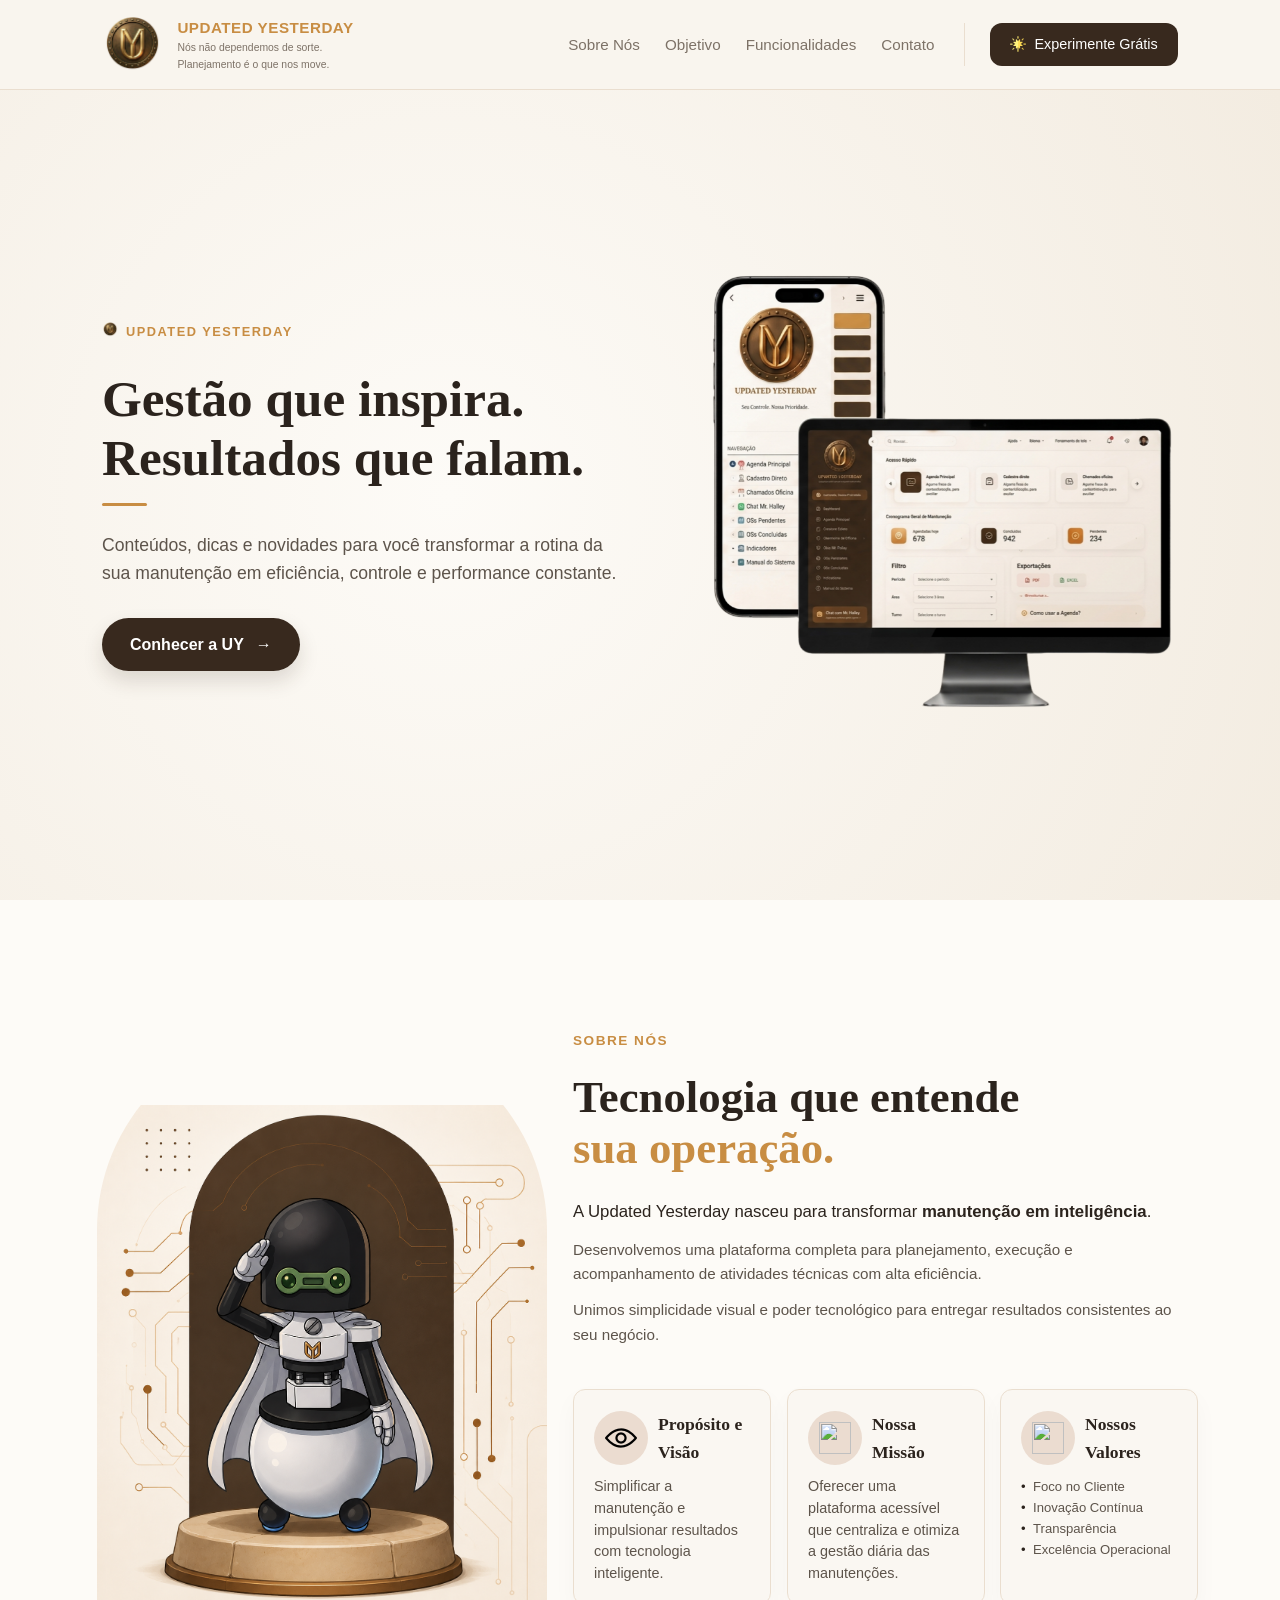
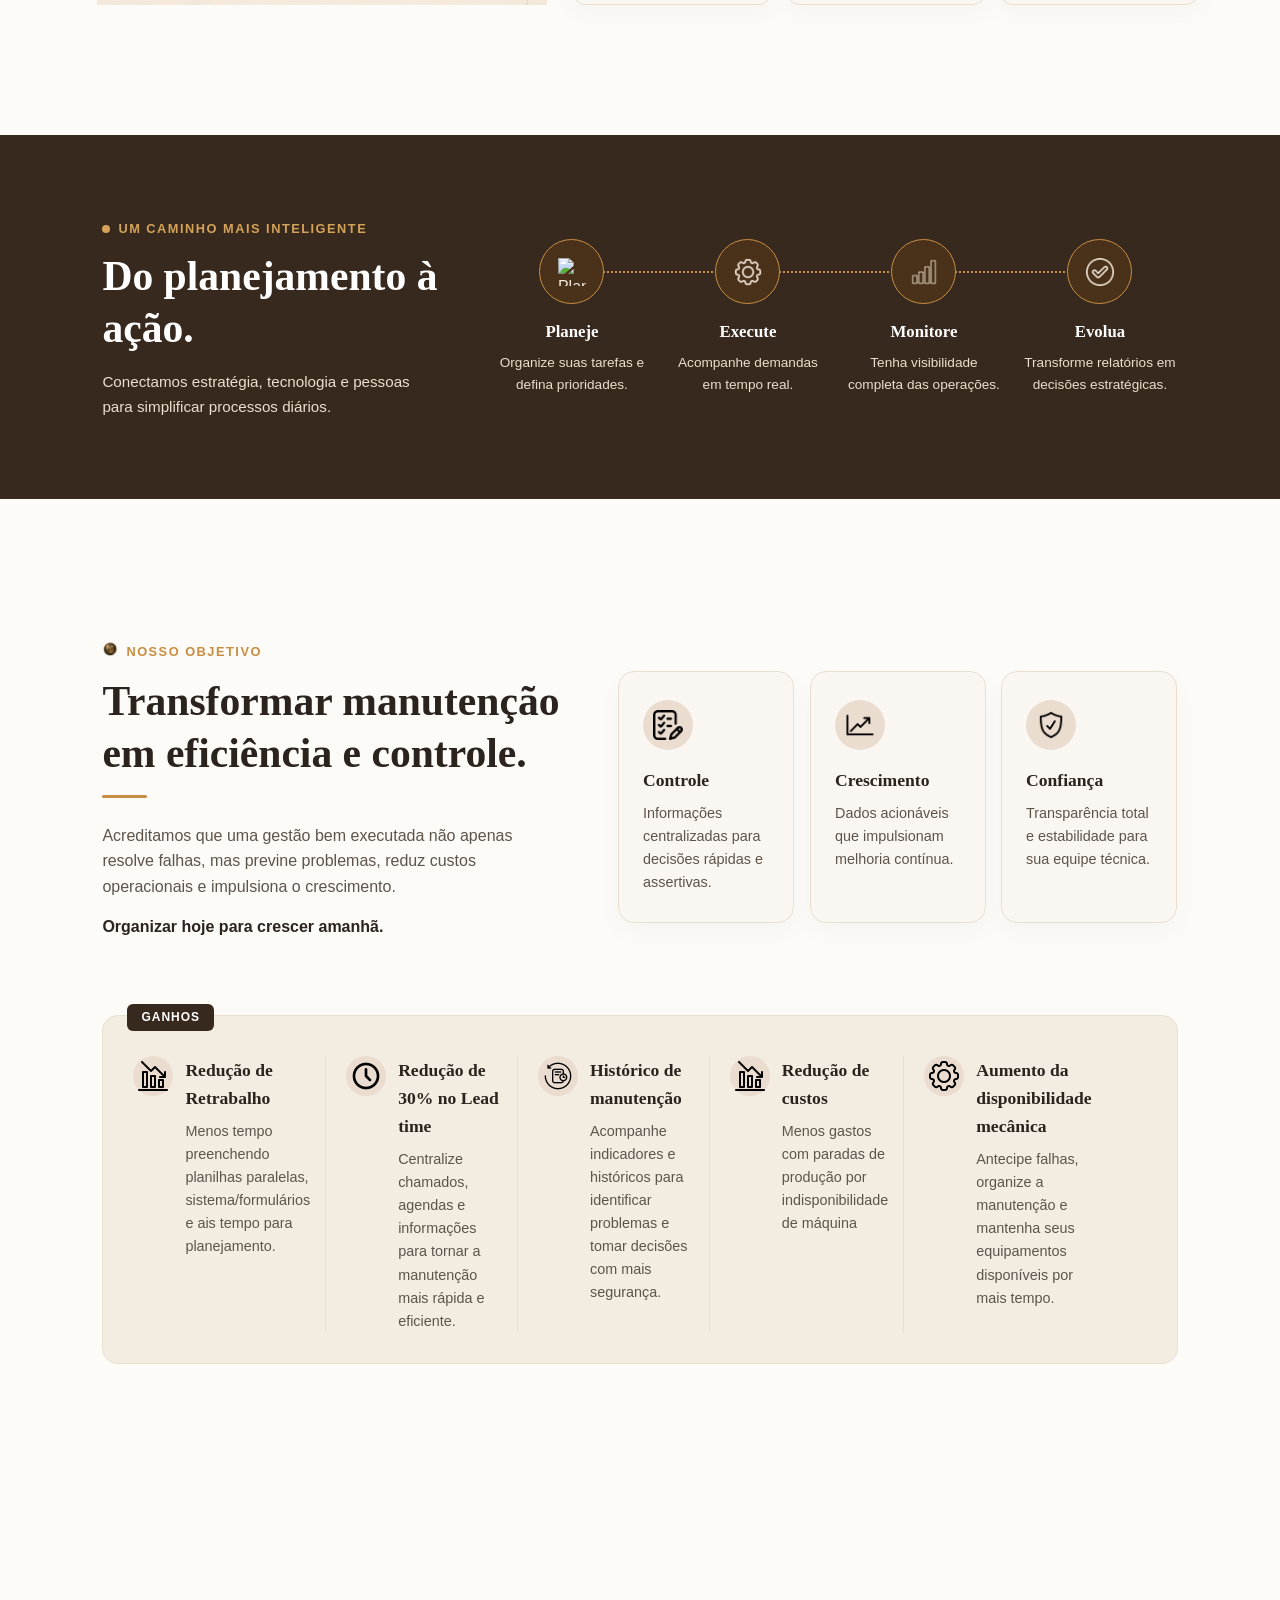
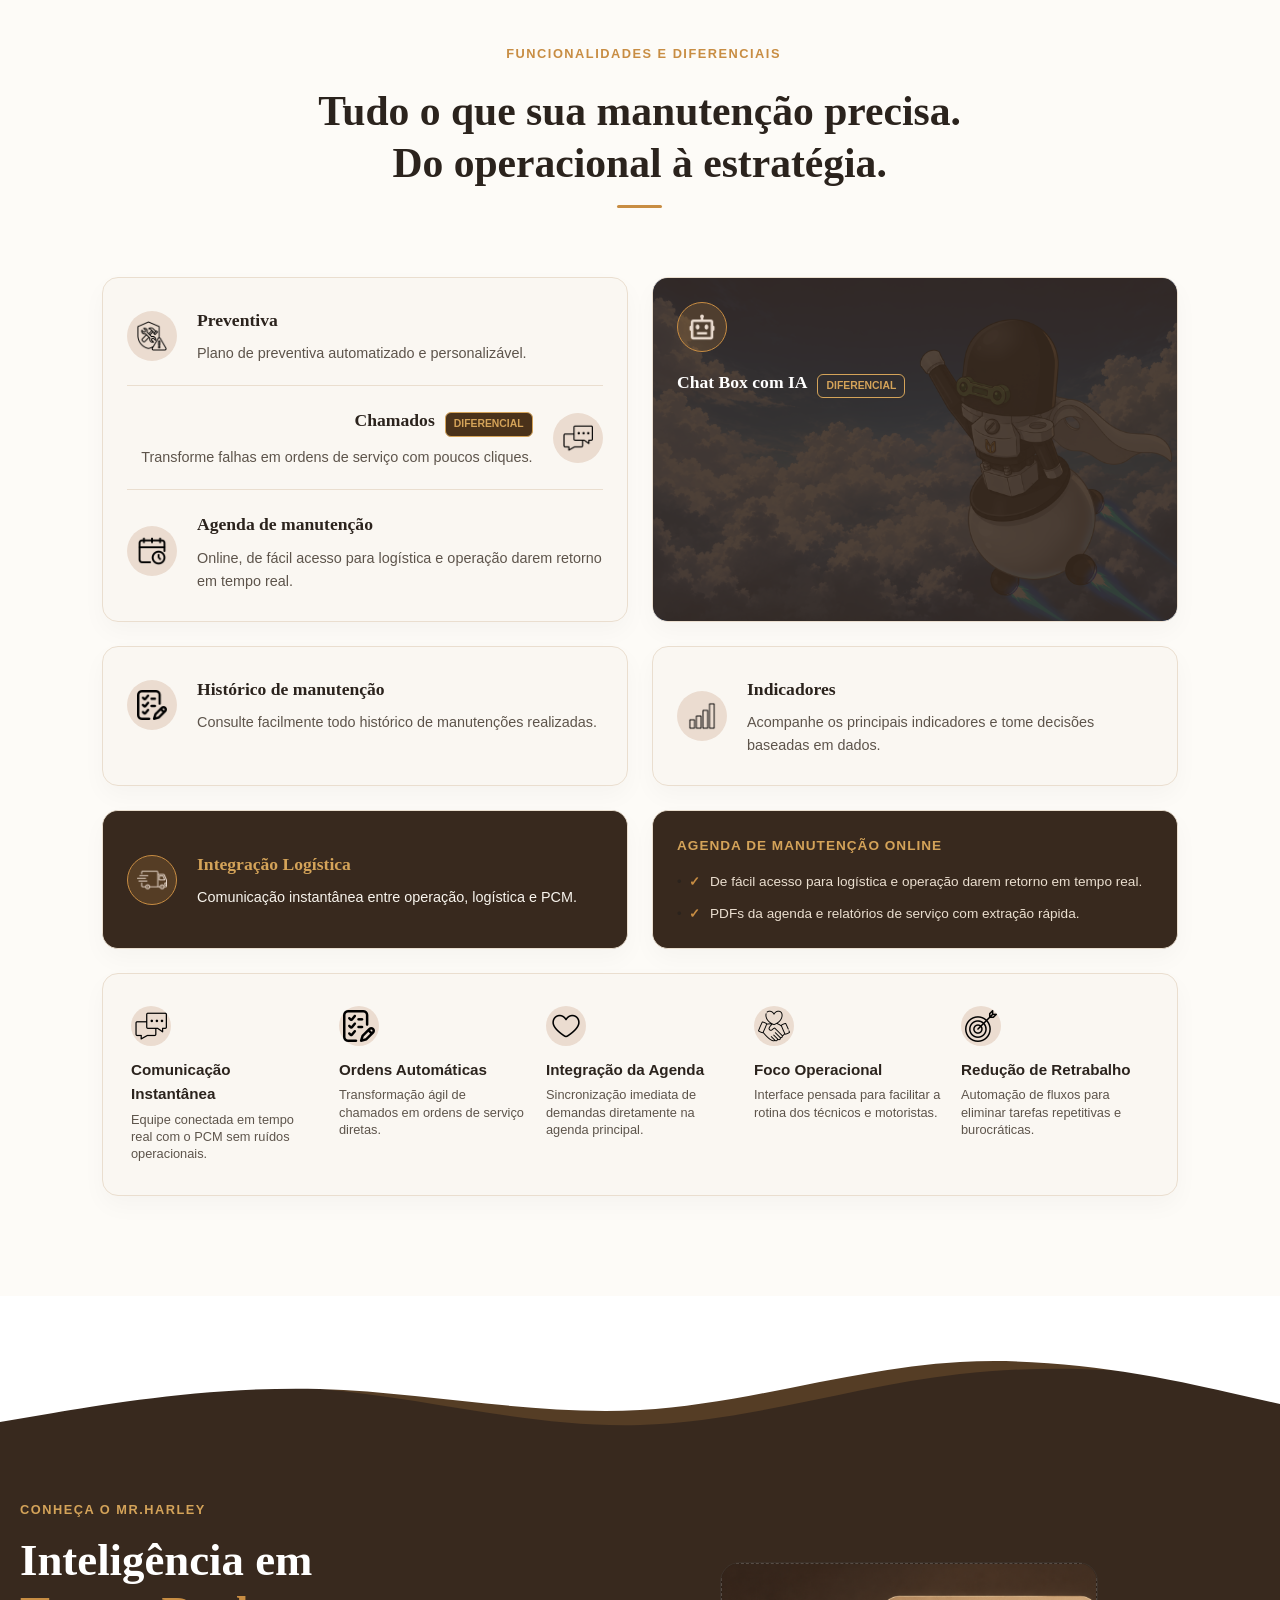
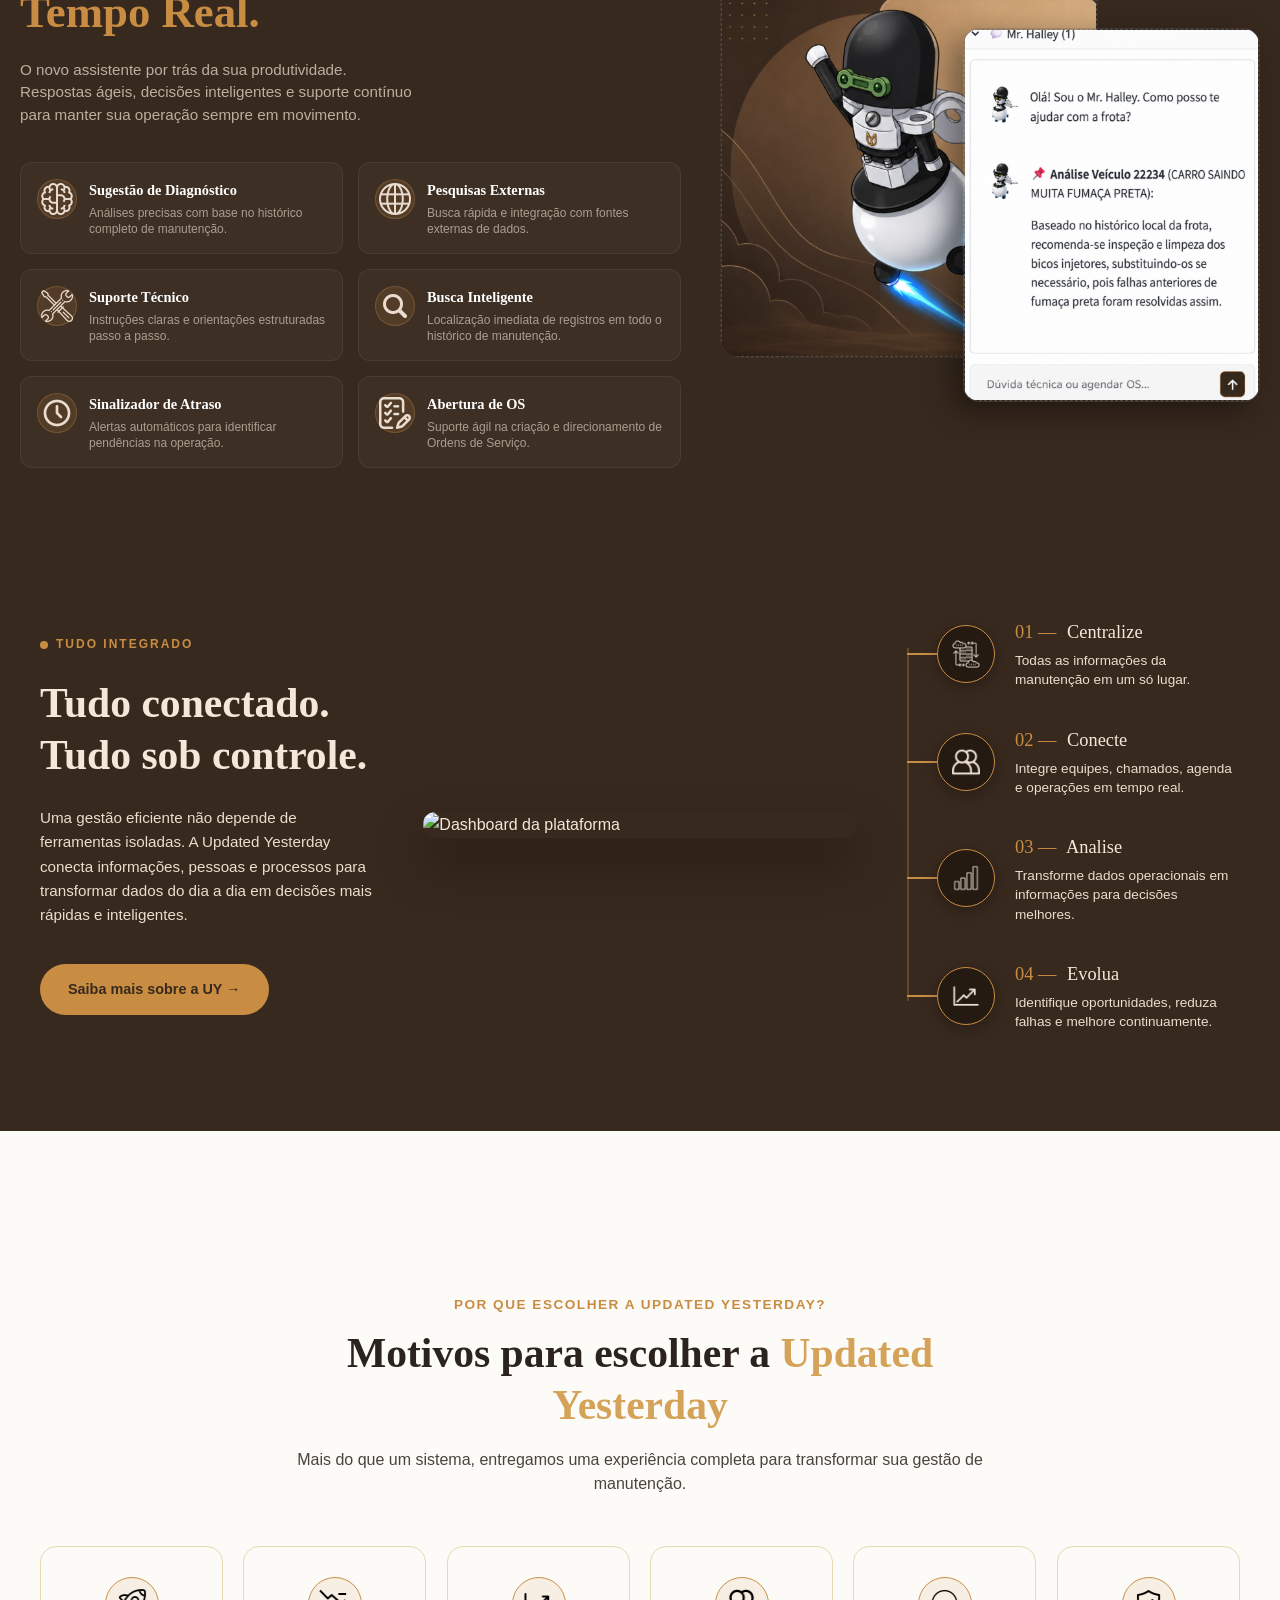
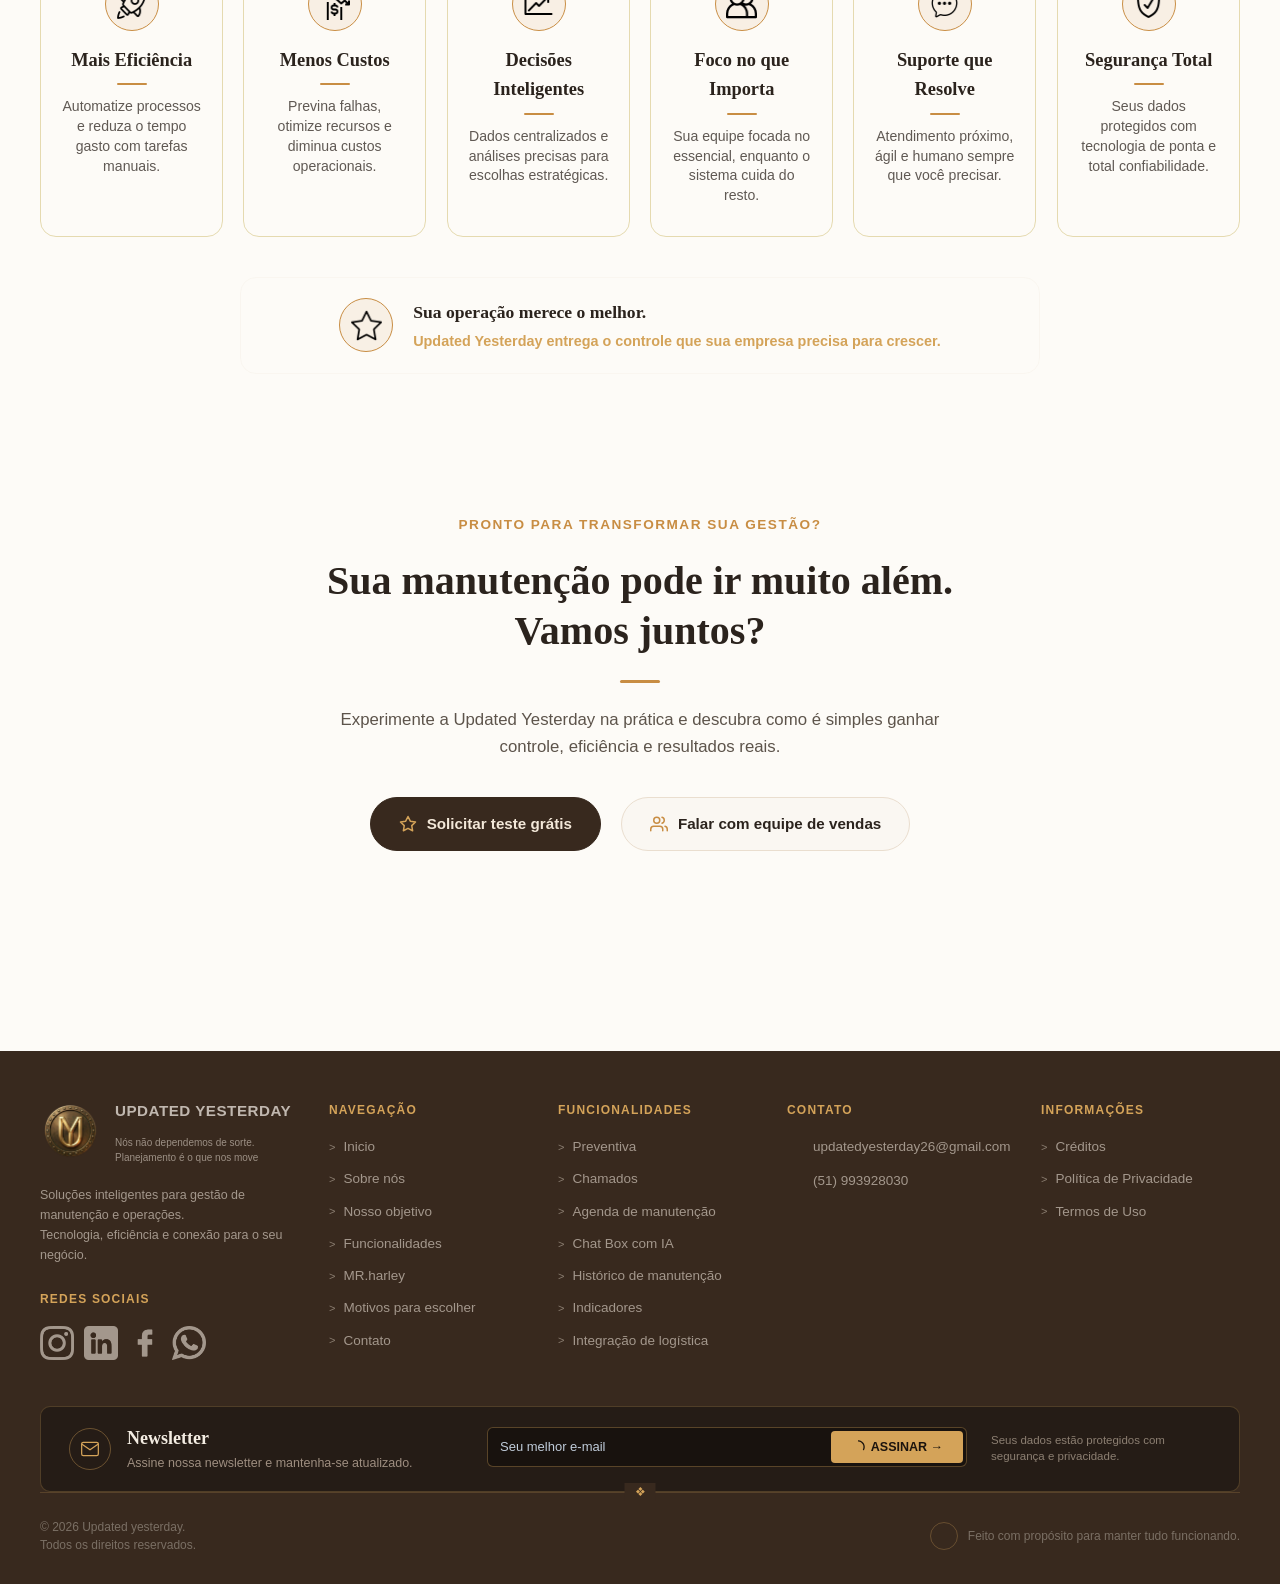
==== index.html @ d0ab2c3b "blog" ====
<!DOCTYPE html>
<html lang="pt-BR">
<head>
    <meta charset="UTF-8">
    <script>try{if(localStorage.getItem('uy-tema')==='escuro'){document.documentElement.classList.add('tema-escuro');}}catch(e){}</script>
    <meta name="viewport" content="width=device-width, initial-scale=1.0">
    <meta name="referrer" content="strict-origin-when-cross-origin">
    <meta http-equiv="Content-Security-Policy" content="upgrade-insecure-requests">
    <title>Updated Yesterday — Gestão de Manutenção</title>
    <link rel="stylesheet" href="style.css">
    <link rel="icon" type="image/png" href="Imagens/logotipo.png">
    <noscript>
        <style>.revelar, .revelar-esquerda, .revelar-direita, .revelar-cima, .revelar-cascata > * { opacity: 1 !important; transform: none !important; }</style>
    </noscript>
</head>
<body>

    <!-- CABEÇALHO -->
    <header class="cabecalho">
        <a href="#" class="conteiner-logo">
            <img src="Imagens/logotipo.png" alt="Logo Updated Yesterday" class="imagem-logo">
            <div class="textos-logo">
                <span class="titulo-logo">UPDATED YESTERDAY</span>
                <span class="subtitulo-logo"> 
                    <p>Nós não dependemos de sorte.</p>
                    <p>Planejamento é o que nos move.</p>
                </span>
            </div>
        </a>

        <nav class="navegacao">
            <ul class="lista-menu">
                <li><a href="#sobre-nos" class="link-menu">Sobre Nós</a></li>
                <li><a href="#objetivo" class="link-menu">Objetivo</a></li>
                <li><a href="#funcionalidades" class="link-menu">Funcionalidades</a></li>
                <li><a href="#rodape" class="link-menu">Contato</a></li>
             

            </ul>
        </nav>

        <div class="conteiner-botao">
            <a href="https://updatedyesterday.streamlit.app/" class="botao-acao">
                <img src="Icones/icones-escuros/brilhos.png" alt="" class="icone-botao">
                Experimente Grátis
            </a>
        </div>


        <button class="btn-hamburguer" id="btn-hamburguer" type="button" aria-label="Abrir menu" aria-expanded="false" aria-controls="menu-mobile">
            <span class="linha-hamburguer"></span>
            <span class="linha-hamburguer"></span>
            <span class="linha-hamburguer"></span>
        </button>
    </header>

    <!-- MENU MOBILE (HAMBÚRGUER) -->
    <div class="overlay-menu-mobile" id="overlay-menu-mobile"></div>
    <nav class="menu-mobile" id="menu-mobile" aria-hidden="true">
        <ul class="lista-menu-mobile">
            <li><a href="#sobre-nos" class="link-menu-mobile">Sobre Nós</a></li>
            <li><a href="#objetivo" class="link-menu-mobile">Objetivo</a></li>
            <li><a href="#funcionalidades" class="link-menu-mobile">Funcionalidades</a></li>
            <li><a href="#rodape" class="link-menu-mobile">Contato</a></li>
        </ul>
        <a href="https://updatedyesterday.streamlit.app/" class="botao-acao botao-acao-mobile">
            <img src="Icones/icones-escuros/brilhos.png" alt="" class="icone-botao">
            Experimente Grátis
        </a>
    </nav>

    <main id="conteudo-principal">

        <!-- SEÇÃO HERO -->
        <section id="hero" class="hero">
            <div class="conteudo-hero revelar-esquerda">
                <div class="tagline">
                    <span class="icone-tagline"><img src="Imagens/logotipo.png" alt="Icone"></span>
                    UPDATED YESTERDAY
                </div>
                <h1>Gestão que inspira.<br>Resultados que falam.</h1>
                <div class="linha-dourada"></div>
                <p class="descricao-hero">
                    Conteúdos, dicas e novidades para você transformar a rotina da sua manutenção em eficiência, controle e performance constante.
                </p>
                <a href="https://updatedyesterday.streamlit.app/" class="botao-principal">
                    Conhecer a UY
                    <span class="seta">→</span>
                </a>
            </div>

            <div class="visual-hero revelar-direita">
                <div class="moldura-hero">
                    <img src="Imagens/celularepc.png" alt="Plataforma Updated Yesterday" class="imagem-hero">
                </div>
            </div>
        </section>

        <!-- SEÇÃO SOBRE NÓS -->
        <section class="sobre-nos" id="sobre-nos">
        <div class="sobre-nos-container">
            
            <div class="sobre-nos-ilustracao revelar-esquerda">
            <div class="moldura-imagem">
                <img src="Imagens/mr-haley-frontal.png" alt="Ilustração Robô Updated Yesterday" class="imagem-destaque">
            </div>
            </div>

            <div class="sobre-nos-conteudo revelar-direita">
            <div class="tag-secao">
                
                <span class="texto-tag">SOBRE NÓS</span>
            </div>

            <h2 class="titulo-secao">
                Tecnologia que entende <br>
                <span class="texto-dourado">sua operação.</span>
            </h2>

            <p class="texto-destaque">
                A Updated Yesterday nasceu para transformar <strong>manutenção em inteligência</strong>.
            </p>

            <p class="texto-descricao">
                Desenvolvemos uma plataforma completa para planejamento, execução e acompanhamento de atividades técnicas com alta eficiência.
            </p>

            <p class="texto-descricao">
                Unimos simplicidade visual e poder tecnológico para entregar resultados consistentes ao seu negócio.
            </p>

            <div class="cards-grid revelar-cascata">
                
                <div class="card-info">
                <div class="card-cabecalho">
                    <div class="card-icone"> <img src="Icones/icones-escuros/olho.png"></div>
                    <h3 class="card-titulo">Propósito e Visão</h3>
                </div>
                <p class="card-texto">
                    Simplificar a manutenção e impulsionar resultados com tecnologia inteligente.
                </p>
                </div>

                <div class="card-info">
                <div class="card-cabecalho">
                    <div class="card-icone"><img src="icones/icones-escuros/duaspessoass.png"></div>
                    <h3 class="card-titulo">Nossa Missão</h3>
                </div>
                <div class="card-linha"></div>
                <p class="card-texto">
                    Oferecer uma plataforma acessível que centraliza e otimiza a gestão diária das manutenções.
                </p>
                </div>

                <div class="card-info">
                <div class="card-cabecalho">
                    <div class="card-icone"><img src="icones/icones-escuros/estrela.png"></div>
                    <h3 class="card-titulo">Nossos Valores</h3>
                </div>
                <div class="card-linha"></div>
                <ul class="card-lista">
                    <li>Foco no Cliente</li>
                    <li>Inovação Contínua</li>
                    <li>Transparência</li>
                    <li>Excelência Operacional</li>
                </ul>
                </div>

            </div>
            </div>

        </div>
        </section>

        <!-- TRANSIÇÃO -->
        <section id="secaotransicao" class="secao-transicao">
            <div class="container-transicao">
                <div class="cabecalho-transicao">
                    <span class="tagline tagline-clara">
                        <span class="ponto-dourado"></span>
                        UM CAMINHO MAIS INTELIGENTE
                    </span>
                    <h2>Do planejamento à ação.</h2>
                    <p>Conectamos estratégia, tecnologia e pessoas para simplificar processos diários.</p>
                </div>

                <div class="passos-transicao revelar-cascata">
                    <div class="passo-item">
                        <div class="circulo-icone">
                            <img src="icones/icones-claros/lista_creme.png" alt="Planeje" class="icone-passo">
                        </div>
                        <h3>Planeje</h3>
                        <p>Organize suas tarefas e defina prioridades.</p>
                    </div>

                    <div class="passo-item">
                        <div class="circulo-icone">
                            <img src="Icones/icones-claros/configuracao_creme.png" alt="Execute" class="icone-passo">
                        </div>
                        <h3>Execute</h3>
                        <p>Acompanhe demandas em tempo real.</p>
                    </div>

                    <div class="passo-item">
                        <div class="circulo-icone">
                            <img src="Icones/icones-claros/graficodebarras_creme.png" alt="Monitore" class="icone-passo">
                        </div>
                        <h3>Monitore</h3>
                        <p>Tenha visibilidade completa das operações.</p>
                    </div>

                    <div class="passo-item">
                        <div class="circulo-icone">
                            <img src="Icones/icones-claros/aceitar.png" alt="Evolua" class="icone-passo">
                        </div>
                        <h3>Evolua</h3>
                        <p>Transforme relatórios em decisões estratégicas.</p>
                    </div>
                </div>
            </div>
        </section>

        <!-- SEÇÃO NOSSO OBJETIVO -->
        <section id="objetivo" class="secao-padrao nosso-objetivo">
            <div class="container-objetivo-topo">
                <div class="conteudo-objetivo">
                    <div class="tagline">
                        <span class="icone-tagline"><img src="Imagens/logotipo.png" alt="Icone"></span>
                        NOSSO OBJETIVO
                    </div>
                    <h2>Transformar manutenção em eficiência e controle.</h2>
                    <div class="linha-dourada"></div>
                    <div class="texto-secao">
                        <p>Acreditamos que uma gestão bem executada não apenas resolve falhas, mas previne problemas, reduz custos operacionais e impulsiona o crescimento.</p>
                        <p><strong>Organizar hoje para crescer amanhã.</strong></p>
                    </div>
                </div>

                <div class="grade-cards-objetivo revelar-cascata">
                    <article class="card-padrao card-vertical">
                        <div class="icone-card">
                            <img src="Icones/icones-escuros/lista.png" alt="Controle">
                        </div>
                        <div class="conteudo-card">
                            <h3>Controle</h3>
                            <p>Informações centralizadas para decisões rápidas e assertivas.</p>
                        </div>
                    </article>

                    <article class="card-padrao card-vertical">
                        <div class="icone-card">
                            <img src="Icones/icones-escuros/grafico.png" alt="Crescimento">
                        </div>
                        <div class="conteudo-card">
                            <h3>Crescimento</h3>
                            <p>Dados acionáveis que impulsionam melhoria contínua.</p>
                        </div>
                    </article>

                    <article class="card-padrao card-vertical">
                        <div class="icone-card">
                            <img src="Icones/icones-escuros/escudo.png" alt="Confiança">
                        </div>
                        <div class="conteudo-card">
                            <h3>Confiança</h3>
                            <p>Transparência total e estabilidade para sua equipe técnica.</p>
                        </div>
                    </article>

                </div>
            </div>

            <!-- FAIXA INFERIOR -->
            <div class="faixa-destaque-bottom">
                <span class="badge-faixa">GANHOS</span>
                <div class="grade-faixa">
                    <div class="item-faixa">
                        <div class="icone-card icone-pequeno">
                            <img src="Icones/icones-escuros/grafico-de-perdas.png" alt="Excelência">
                        </div>
                        <div class="conteudo-card">
                            <h3>Redução de Retrabalho</h3>
                            <p>Menos tempo preenchendo planilhas paralelas, sistema/formulários e ais tempo para planejamento.</p>
                        </div>
                    </div>

                    <div class="item-faixa">
                        <div class="icone-card icone-pequeno">
                            <img src="Icones/icones-escuros/relogio.png" alt="Compromisso">
                        </div>
                        <div class="conteudo-card">
                            <h3>Redução de 30% no Lead time</h3>
                            <p>Centralize chamados, agendas e informações para tornar a manutenção mais rápida e eficiente.</p>
                        </div>
                    </div>

                    <div class="item-faixa">
                        <div class="icone-card icone-pequeno">
                            <img src="Icones/icones-escuros/historia.png" alt="Inovação">
                        </div>
                        <div class="conteudo-card">
                            <h3>Histórico de manutenção</h3>
                            <p>Acompanhe indicadores e históricos para identificar problemas e tomar decisões com mais segurança.</p>
                        </div>
                    </div>

                                    <div class="grade-faixa">
                    <div class="item-faixa">
                        <div class="icone-card icone-pequeno">
                            <img src="Icones/icones-escuros/grafico-de-perdas.png" alt="Excelência">
                        </div>
                        <div class="conteudo-card">
                            <h3>Redução de custos</h3>
                            <p>Menos gastos com paradas de produção por indisponibilidade de máquina</p>
                        </div>
                    </div>

                    <div class="item-faixa">
                        <div class="icone-card icone-pequeno">
                            <img src="Icones/icones-escuros/configuracao.png" alt="Parceria">
                        </div>
                        <div class="conteudo-card">
                            <h3>Aumento da disponibilidade mecânica</h3>
                            <p>Antecipe falhas, organize a manutenção e mantenha seus equipamentos disponíveis por mais tempo.</p>
                        </div>
                    </div>
                </div>
            </div>
        </section>
      
        <!-- SEÇÃO FUNCIONALIDADES / DIFERENCIAL -->
        <section id="funcionalidades" class="secao-padrao funcionalidades">
            <div class="container-funcionalidades">
                
                <!-- Cabeçalho Padronizado -->
                <div class="secao-header revelar-cima">
                    <div class="tagline">
                        <span class="icone-tagline"></span>
                        FUNCIONALIDADES E DIFERENCIAIS
                    </div>
                    <h2>Tudo o que sua manutenção precisa.<br>Do operacional à estratégia.</h2>
                    <div class="linha-dourada"></div>
                </div>

                <!-- Grid Superior -->
                <div class="grid-superior revelar-cascata">
                    
                    <!-- 1º QUADRO: Tópicos Alternados -->
                    <div class="card-padrao flex-col gap-medio">
                        
                        <!-- Tópico 1 -->
                        <div class="item-feature">
                            <div class="icone-card">
                                <img src="Icones/icones-escuros/preventivo.png" alt="Preventiva">
                            </div>
                            <div class="conteudo-card">
                                <h3>Preventiva</h3>
                                <p>Plano de preventiva automatizado e personalizável.</p>
                            </div>
                        </div>

                        <div class="divisor-linha"></div>

                        <!-- Tópico 2 -->
                        <div class="item-feature item-inverso">
                            <div class="icone-card">
                                <img src="Icones/icones-escuros/falando.png" alt="Chamados">
                            </div>
                            <div class="conteudo-card">
                                <div class="header-com-badge">
                                    <h3>Chamados</h3>
                                    <span class="badge badge-escuro">DIFERENCIAL</span>
                                </div>
                                <p>Transforme falhas em ordens de serviço com poucos cliques.</p>
                            </div>
                        </div>

                        <div class="divisor-linha"></div>

                        <!-- Tópico 3 -->
                        <div class="item-feature">
                            <div class="icone-card">
                                <img src="Icones/icones-escuros/agenda.png" alt="Agenda">
                            </div>
                            <div class="conteudo-card">
                                <h3>Agenda de manutenção</h3>
                                <p>Online, de fácil acesso para logística e operação darem retorno em tempo real.</p>
                            </div>
                        </div>

                    </div>

                    <!-- QUADRO IA (Marrom/Imagem de Fundo) -->
                    <div class="card-padrao card-escuro-bg item-feature-escuro" style="--bg-img: url('Imagens/mrharley.png');">
                        <div class="overlay-filtro"></div>
                        <div class="conteudo-sobre-imagem">
                            <div class="icone-card icone-dourado">
                                <img src="Icones/icones-claros/robo.png" alt="IA">
                            </div>
                            <div class="conteudo-card">
                                <div class="header-com-badge">
                                    <h3 class="texto-claro">Chat Box com IA</h3>
                                    <span class="badge badge-dourado">DIFERENCIAL</span>
                                </div>

                            </div>
                        </div>
                    </div>

                </div>

                <!-- Grid Intermediário (Lado a Lado) -->
                <div class="grid-meio revelar-cascata">
                    
                    <div class="card-padrao">
                        <div class="item-feature">
                            <div class="icone-card">
                                <img src="Icones/icones-escuros/lista.png" alt="Histórico">
                            </div>
                            <div class="conteudo-card">
                                <h3>Histórico de manutenção</h3>
                                <p>Consulte facilmente todo histórico de manutenções realizadas.</p>
                            </div>
                        </div>
                    </div>

                    <div class="card-padrao">
                        <div class="item-feature">
                            <div class="icone-card">
                                <img src="Icones/icones-escuros/grafico-de-barras.png" alt="Indicadores">
                            </div>
                            <div class="conteudo-card">
                                <h3>Indicadores</h3>
                                <p>Acompanhe os principais indicadores e tome decisões baseadas em dados.</p>
                            </div>
                        </div>
                    </div>

                </div>

                <!-- Grid Inferior (Especiais) -->
                <div class="grid-inferior revelar-cascata">
                    
                    <div class="card-padrao card-escuro-bg item-feature-horizontal">
                        <div class="overlay-filtro"></div>
                        <div class="conteudo-sobre-imagem flex-row">
                            <div class="icone-card icone-dourado">
                                <img src="Icones/icones-claros/entrega-rapida.png" alt="Integração">
                            </div>
                            <div class="conteudo-card">
                                <h3 class="texto-claro" style="color: #D4A359;">Integração Logística</h3>
                                <p class="texto-suave-claro">Comunicação instantânea entre operação, logística e PCM.</p>
                            </div>
                        </div>
                    </div>

                    <div class="card-padrao card-escuro-bg card-lista" style="--bg-img: url('imagem/sua-imagem-fundo.png');">
                        <div class="overlay-filtro"></div>
                        <div class="conteudo-sobre-imagem">
                            <h4 class="titulo-lista-escuro">AGENDA DE MANUTENÇÃO ONLINE</h4>
                            <ul class="lista-check">
                                <li>
                                    <span class="check-icon">✓</span>
                                    <p>De fácil acesso para logística e operação darem retorno em tempo real.</p>
                                </li>
                                <li>
                                    <span class="check-icon">✓</span>
                                    <p>PDFs da agenda e relatórios de serviço com extração rápida.</p>
                                </li>
                            </ul>
                        </div>
                    </div>

                </div>

                <!-- ÚLTIMO QUADRO: 5 Pilares da Operação -->
                <div class="card-padrao card-ultimo">
                    <div class="grid-cinco-itens revelar-cascata">
                        
                        <div class="item-ultimo">
                            <div class="icone-card icone-pequeno">
                                <img src="Icones/icones-escuros/falando.png" alt="Comunicação">
                            </div>
                            <div class="conteudo-item">
                                <h4 class="titulo-item">Comunicação Instantânea</h4>
                                <p class="descricao-item">Equipe conectada em tempo real com o PCM sem ruídos operacionais.</p>
                            </div>
                        </div>

                        <div class="item-ultimo">
                            <div class="icone-card icone-pequeno">
                                <img src="Icones/icones-escuros/lista.png" alt="Ordens">
                            </div>
                            <div class="conteudo-item">
                                <h4 class="titulo-item">Ordens Automáticas</h4>
                                <p class="descricao-item">Transformação ágil de chamados em ordens de serviço diretas.</p>
                            </div>
                        </div>

                        <div class="item-ultimo">
                            <div class="icone-card icone-pequeno">
                                <img src="Icones/icones-escuros/coracao.png" alt="Agenda">
                            </div>
                            <div class="conteudo-item">
                                <h4 class="titulo-item">Integração da Agenda</h4>
                                <p class="descricao-item">Sincronização imediata de demandas diretamente na agenda principal.</p>
                            </div>
                        </div>

                        <div class="item-ultimo">
                            <div class="icone-card icone-pequeno">
                                <img src="Icones/icones-escuros/parceria.png" alt="Foco">
                            </div>
                            <div class="conteudo-item">
                                <h4 class="titulo-item">Foco Operacional</h4>
                                <p class="descricao-item">Interface pensada para facilitar a rotina dos técnicos e motoristas.</p>
                            </div>
                        </div>

                        <div class="item-ultimo">
                            <div class="icone-card icone-pequeno">
                                <img src="Icones/icones-escuros/alvo-com-flecha.png" alt="Retrabalho">
                            </div>
                            <div class="conteudo-item">
                                <h4 class="titulo-item">Redução de Retrabalho</h4>
                                <p class="descricao-item">Automação de fluxos para eliminar tarefas repetitivas e burocráticas.</p>
                            </div>
                        </div>

                    </div>
                </div>

            </div>
        </section>

        <!-- SEÇÃO MR.HARLEY-->
        <section id="mr.harley" class="ia-mrharley">
            <div class="wave-divider">
                    <svg viewBox="0 0 1440 320" preserveAspectRatio="none">
                        <!-- Camada de sombra/contraste intermediária -->
                        <path fill="rgba(200, 141, 67, 0.2)" d="M0,192L60,181.3C120,171,240,149,360,165.3C480,181,600,235,720,229.3C840,224,960,160,1080,138.7C1200,117,1320,139,1380,150.7L1440,160L1440,0L1380,0C1320,0,1200,0,1080,0C960,0,840,0,720,0C600,0,480,0,360,0C240,0,120,0,60,0L0,0Z"></path>
                        
                        <!-- Camada principal: Use a COR DA SEÇÃO DE CIMA aqui (exemplo: #ffffff ou var(--cor-fundo-claro)) -->
                        <path fill="#ffffff" d="M0,224L60,208C120,192,240,160,360,165.3C480,171,600,213,720,202.7C840,192,960,128,1080,117.3C1200,107,1320,149,1380,170.7L1440,192L1440,0L1380,0C1320,0,1200,0,1080,0C960,0,840,0,720,0C600,0,480,0,360,0C240,0,120,0,60,0L0,0Z"></path>
                    </svg>
            </div>

            <div class="mrharley-container">
                <div class="mrharley-main-grid">
                    
                    <div class="mrharley-info revelar-esquerda">
                        <span class="mrharley-badge">
                             CONHEÇA O MR.HARLEY
                        </span>
                        
                        <h2 class="mrharley-title">
                            Inteligência em<br>
                            <span class="highlight-title">Tempo Real.</span>
                        </h2>
                        
                        <p class="mrharley-description">
                            O novo assistente por trás da sua produtividade.<br>
                            Respostas ágeis, decisões inteligentes e suporte contínuo<br>
                            para manter sua operação sempre em movimento.
                        </p>

                        <div class="mrharley-features-grid revelar-cascata">
                            <div class="feature-card">
                                <div class="feature-icon"><img src="Icones/icones-claros/cerebro.png"></div>
                                <div class="feature-text">
                                    <h3>Sugestão de Diagnóstico</h3>
                                    <p>Análises precisas com base no histórico completo de manutenção.</p>
                                </div>
                            </div>

                            <div class="feature-card">
                                <div class="feature-icon"><img src="Icones/icones-claros/globo.png"></div>
                                <div class="feature-text">
                                    <h3>Pesquisas Externas</h3>
                                    <p>Busca rápida e integração com fontes externas de dados.</p>
                                </div>
                            </div>

                            <div class="feature-card">
                                <div class="feature-icon"><img src="Icones/icones-claros/ferramentas.png"></div>
                                <div class="feature-text">
                                    <h3>Suporte Técnico</h3>
                                    <p>Instruções claras e orientações estruturadas passo a passo.</p>
                                </div>
                            </div>

                            <div class="feature-card">
                                <div class="feature-icon"><img src="Icones/icones-claros/lupa.png"></div>
                                <div class="feature-text">
                                    <h3>Busca Inteligente</h3>
                                    <p>Localização imediata de registros em todo o histórico de manutenção.</p>
                                </div>
                            </div>

                            <div class="feature-card">
                                <div class="feature-icon"><img src="Icones/icones-claros/relogio.png"></div>
                                <div class="feature-text">
                                    <h3>Sinalizador de Atraso</h3>
                                    <p>Alertas automáticos para identificar pendências na operação.</p>
                                </div>
                            </div>

                            <div class="feature-card">
                                <div class="feature-icon"><img src="Icones/icones-claros/lista_creme.png"></div>
                                <div class="feature-text">
                                    <h3>Abertura de OS</h3>
                                    <p>Suporte ágil na criação e direcionamento de Ordens de Serviço.</p>
                                </div>
                            </div>
                        </div>
                    </div>

                    <div class="mrharley-visual revelar-direita">
                        <div class="image-wrapper-back">
                            <div class="image-placeholder"><img src="Imagens/mr.Harley - fundomarrom.png"></div>
                        </div>
                        <div class="image-wrapper-front">
                            <div class="image-placeholder"><img src="Imagens/chat com mr.harley.png"></div>
                        </div>
                    </div>

                </div>

            </div>
        </section>

        <!--SEÇÃO TRANSIÇÃO PARA O FINAL-->
        <section id="" class="secao-integrado">
        <div class="secao-integrado__conteudo">
            
            <!-- Lado Esquerdo: Texto e Ação -->
            <div class="secao-integrado__lado-esquerdo revelar-esquerda">
            <div class="secao-integrado__subtitulo">
                <span class="secao-integrado__icone-tag"></span>
                <span class="secao-integrado__texto-tag">TUDO INTEGRADO</span>
            </div>
            
            <h2 class="secao-integrado__titulo">
                Tudo conectado.<br>
                Tudo sob controle.
            </h2>
            
            <p class="secao-integrado__descricao">
                Uma gestão eficiente não depende de ferramentas isoladas. A Updated Yesterday conecta informações, pessoas e processos para transformar dados do dia a dia em decisões mais rápidas e inteligentes.
            </p>
            
            <a href="https://updatedyesterday.streamlit.app/" class="secao-integrado__botao">
                Saiba mais sobre a UY &rarr;
            </a>
            </div>

            <!-- Centro: Espaço para a Imagem do Dashboard -->
            <div class="secao-integrado__centro">
            <!-- Substitua o atributo src pela sua imagem de mock/dashboard -->
            <img src="Imagens/tela1uy.png" alt="Dashboard da plataforma" class="secao-integrado__imagem-dashboard">
            </div>

            <!-- Lado Direito: Passos / Funcionalidades -->
            <div class="secao-integrado__lado-direito revelar-direita revelar-cascata">
            <!-- Linha vertical contínua conectando os círculos -->
            <div class="secao-integrado__linha-conexao"></div>

            <div class="secao-integrado__passo">
                <div class="secao-integrado__container-icone">
                <div class="secao-integrado__linha-horizontal"></div>
                <div class="secao-integrado__icone">
                    <img src="Icones/icones-claros/arquivos.png">
                </div>
                </div>
                <div class="secao-integrado__texto-passo">
                <h3 class="secao-integrado__titulo-passo"><span>01 &mdash;</span> Centralize</h3>
                <p class="secao-integrado__descricao-passo">Todas as informações da manutenção em um só lugar.</p>
                </div>
            </div>

            <div class="secao-integrado__passo">
                <div class="secao-integrado__container-icone">
                <div class="secao-integrado__linha-horizontal"></div>
                <div class="secao-integrado__icone">
                    <img src="Icones/icones-claros/duaspessoas-creme.png">
                </div>
                </div>
                <div class="secao-integrado__texto-passo">
                <h3 class="secao-integrado__titulo-passo"><span>02 &mdash;</span> Conecte</h3>
                <p class="secao-integrado__descricao-passo">Integre equipes, chamados, agenda e operações em tempo real.</p>
                </div>
            </div>

            <div class="secao-integrado__passo">
                <div class="secao-integrado__container-icone">
                <div class="secao-integrado__linha-horizontal"></div>
                <div class="secao-integrado__icone">
                    <img src="Icones/icones-claros/graficodebarras_creme.png">
                </div>
                </div>
                <div class="secao-integrado__texto-passo">
                <h3 class="secao-integrado__titulo-passo"><span>03 &mdash;</span> Analise</h3>
                <p class="secao-integrado__descricao-passo">Transforme dados operacionais em informações para decisões melhores.</p>
                </div>
            </div>

            <div class="secao-integrado__passo">
                <div class="secao-integrado__container-icone">
                <div class="secao-integrado__linha-horizontal"></div>
                <div class="secao-integrado__icone">
                    <img src="Icones/icones-claros/grafico-creme.png">
                </div>
                </div>
                <div class="secao-integrado__texto-passo">
                <h3 class="secao-integrado__titulo-passo"><span>04 &mdash;</span> Evolua</h3>
                <p class="secao-integrado__descricao-passo">Identifique oportunidades, reduza falhas e melhore continuamente.</p>
                </div>
            </div>

            </div>
        </div>
        </section>

        <!--SEÇÃO MOTIVO PARA NOS ESCOLHER-->
        <section id="escolher" class="motivoparanosescolher">
        <div class="header-secao revelar-cima">
            <span class="subtitulo-tag">POR QUE ESCOLHER A UPDATED YESTERDAY?</span>
            <h2 class="titulo-secao">Motivos para escolher a <span>Updated Yesterday</span></h2>
            <p class="descricao-secao">
            Mais do que um sistema, entregamos uma experiência completa para transformar sua gestão de manutenção.
            </p>
        </div>

        <div class="grid-motivos revelar-cascata">
            <!-- Card 1 -->
            <article class="card-motivo">
            <div class="icone-placeholder" aria-label="Ícone Mais Eficiência">
                <img src="Icones/icones-escuros/foguete.png" alt="Mais Eficiência">
            </div>
            <h3>Mais Eficiência</h3>
            <span class="linha-detalhe"></span>
            <p>Automatize processos e reduza o tempo gasto com tarefas manuais.</p>
            </article>

            <!-- Card 2 -->
            <article class="card-motivo">
            <div class="icone-placeholder" aria-label="Ícone Menos Custos">
                  <img src="Icones/icones-escuros/dolar.png" alt="foguete">
            </div>
            <h3>Menos Custos</h3>
            <span class="linha-detalhe"></span>
            <p>Previna falhas, otimize recursos e diminua custos operacionais.</p>
            </article>

            <!-- Card 3 -->
            <article class="card-motivo">
            <div class="icone-placeholder" aria-label="Ícone Decisões Inteligentes">
                    <img src="Icones/icones-escuros/grafico.png" alt="grafico positivo">
            </div>
            <h3>Decisões Inteligentes</h3>
            <span class="linha-detalhe"></span>
            <p>Dados centralizados e análises precisas para escolhas estratégicas.</p>
            </article>

            <!-- Card 4 -->
            <article class="card-motivo">
            <div class="icone-placeholder" aria-label="Ícone Foco no que Importa">
                    <img src="Icones/icones-escuros/duaspessoass.png" alt="duas pessoas">
            </div>
            <h3>Foco no que Importa</h3>
            <span class="linha-detalhe"></span>
            <p>Sua equipe focada no essencial, enquanto o sistema cuida do resto.</p>
            </article>

            <!-- Card 5 -->
            <article class="card-motivo">
            <div class="icone-placeholder" aria-label="Ícone Suporte que Resolve">
                  <img src="Icones/icones-escuros/bolha-de-bate-papo.png" alt="bolha de chat">
            </div>
            <h3>Suporte que Resolve</h3>
            <span class="linha-detalhe"></span>
            <p>Atendimento próximo, ágil e humano sempre que você precisar.</p>
            </article>

            <!-- Card 6 -->
            <article class="card-motivo">
            <div class="icone-placeholder" aria-label="Ícone Segurança Total">
                  <img src="Icones/icones-escuros/escudo.png" alt="escudo">
            </div>
            <h3>Segurança Total</h3>
            <span class="linha-detalhe"></span>
            <p>Seus dados protegidos com tecnologia de ponta e total confiabilidade.</p>
            </article>
        </div>

        <!-- Banner Inferior -->
        <div class="banner-destaque">
            <div class="icone-placeholder destaque-icone" aria-label="Ícone Destaque">
                  <img src="Icones/icones-escuros/estrela.png" alt="estrela">
            </div>
            <div class="banner-conteudo">
            <h4>Sua operação merece o melhor.</h4>
            <p><strong> Updated Yesterday entrega o controle que sua empresa precisa para crescer.</strong> </p>
            </div>
        </div>
        </section> 
        
        <!--SEÇÃO SOLICITAÇÃO-->
        <section id="solicitar teste" class="solicitacao-section revelar">
        <div class="solicitacao-container">
            <span class="solicitacao-kicker">PRONTO PARA TRANSFORMAR SUA GESTÃO?</span>
            <h2 class="solicitacao-titulo">Sua manutenção pode ir muito além. Vamos juntos?</h2>
            <div class="solicitacao-linha"></div>
            <p class="solicitacao-descricao">
            Experimente a Updated Yesterday na prática e descubra como é simples ganhar controle, eficiência e resultados reais.
            </p>
            <div class="solicitacao-acoes">
            <a href="#" class="btn btn-principal">
                <svg xmlns="http://www.w3.org/2000/svg" width="18" height="18" viewBox="0 0 24 24" fill="none" stroke="currentColor" stroke-width="2" stroke-linecap="round" stroke-linejoin="round">
                <polygon points="12 2 15.09 8.26 22 9.27 17 14.14 18.18 21.02 12 17.77 5.82 21.02 7 14.14 2 9.27 8.91 8.26 12 2"></polygon>
                </svg>
                Solicitar teste grátis
            </a>
            <a href="#" class="btn btn-secundario">
                <svg xmlns="http://www.w3.org/2000/svg" width="18" height="18" viewBox="0 0 24 24" fill="none" stroke="currentColor" stroke-width="2" stroke-linecap="round" stroke-linejoin="round">
                <path d="M17 21v-2a4 4 0 0 0-4-4H5a4 4 0 0 0-4 4v2"></path>
                <circle cx="9" cy="7" r="4"></circle>
                <path d="M23 21v-2a4 4 0 0 0-3-3.87"></path>
                <path d="M16 3.13a4 4 0 0 1 0 7.75"></path>
                </svg>
                Falar com equipe de vendas
            </a>
            </div>
        </div>
        </section>
    </main>

        <!--RODAPÉ-->
        <footer class="footer" id="rodape">
            <div class="footer-container">
            
            <!-- GRID SUPERIOR (5 COLUNAS) -->
            <div class="footer-top revelar-cascata">
                
                <!-- COLUNA 1: LOGO E DESCRIÇÃO -->
                <div class="footer-col col-brand">
                <div class="brand-header">
                    <!-- Espaço reservado para a LOGO ao lado do texto -->
                    <div class="logo-placeholder">
                    <img src="Imagens/logotipo.png" alt="Logo Updated Yesterday">
                    </div>
                    <div class="brand-title">
                    <h2>UPDATED YESTERDAY</h2>
                            <p class="subtitle">Nós não dependemos de sorte.</p>
                            <p class="subtitle">Planejamento é o que nos move</p>
                    </div>
                </div>

                <p class="brand-description">
                    Soluções inteligentes para gestão de manutenção e operações.<br>
                    Tecnologia, eficiência e conexão para o seu negócio.
                </p>

                <div class="social-section">
                    <h4 class="section-title">REDES SOCIAIS</h4>
                    <div class="social-links">
                    <!-- Espaço para ícones/imagens das redes sociais -->
                    <a href="https://www.instagram.com/p/DcltIoWEeUV/?igsi=NTBnZ2xrN2NycWJ2" title="Instagram"><img src="Icones/icones-claros/instagram.png" class="sociais-img"><i class="fa-brands fa-instagram"></i></a>
                    <a href="https://www.linkedin.com/company/updated-yesterday/posts/?viewAsMember=true" title="LinkedIn"><img src="Icones/icones-claros/linkedin.png" class="sociais-img"><i class="fa-brands fa-linkedin-in"></i></a>
                    <a href="https://www.facebook.com/share/1K7FVFRbi6/" title="Facebook"><img src="Icones/icones-claros/facebook.png" class="sociais-img"><i class="fa-brands fa-facebook-f"></i></a>
                    <a href="https://wa.me/message/VCNQYGT4VERDC1" title="WhatsApp"><img src="Icones/icones-claros/whatsapp.png" class="sociais-img"><i class="fa-brands fa-whatsapp"></i></a>
                    </div>
                </div>
                </div>

                <!-- COLUNA 2: NAVEGAÇÃO -->
                <div class="footer-col">
                <h4 class="section-title">NAVEGAÇÃO</h4>
                <ul class="footer-list">
                    <li><a href="#hero">Inicio</a></li>
                    <li><a href="#sobre-nos">Sobre nós</a></li>
                    <li><a href="#objetivo">Nosso objetivo</a></li>
                    <li><a href="#funcionalidades">Funcionalidades</a></li>
                    <li><a href="#mr.harley">MR.harley</a></li>
                    <li><a href="#escolher">Motivos para escolher</a></li>
                    <li><a href="#rodape">Contato</a></li>
                </ul>
                </div>

                <!-- COLUNA 3: FUNCIONALIDADES -->
                <div class="footer-col">
                <h4 class="section-title">FUNCIONALIDADES</h4>
                <ul class="footer-list">
                    <li><a href="#funcionalidades">Preventiva</a></li>
                    <li><a href="#funcionalidades">Chamados</a></li>
                    <li><a href="#funcionalidades">Agenda de manutenção</a></li>
                    <li><a href="#funcionalidades">Chat Box com IA</a></li>
                    <li><a href="#funcionalidades">Histórico de manutenção</a></li>
                    <li><a href="#funcionalidades">Indicadores</a></li>
                    <li><a href="#funcionalidades">Integração de logística</a></li>
                </ul>
                </div>

                <!-- COLUNA 4: CONTATO -->
                <div class="footer-col">
                <h4 class="section-title">CONTATO</h4>
                <ul class="contact-list">
                    <li>
                    <span class="contact-icon"><i class="fa-regular fa-envelope"></i></span>
                    <a href="mailto:updatedyesterday26@gmail.com">updatedyesterday26@gmail.com</a>
                    </li>
                    <li>
                    <span class="contact-icon"><i class="fa-solid fa-phone"></i></span>
                    <span>(51) 993928030 </span>
                    </li>
                  

                </ul>
                </div>

                <!-- COLUNA 5: INFORMAÇÕES -->
                <div class="footer-col">
                <h4 class="section-title">INFORMAÇÕES</h4>
                <ul class="footer-list">
                    <li><a href="creditos.html">Créditos</a></li>
                    <li><a href="politica-de-provacidade.html">Política de Privacidade</a></li>
                    <li><a href="termos-de-uso.html">Termos de Uso</a></li>
                </ul>
                </div>

            </div>

<!-- SEÇÃO NEWSLETTER -->
<link rel="stylesheet" href="https://sibforms.com/forms/end-form/build/sib-styles.css">

<div class="sib-form" style="text-align: left; width: 100%;">
  <div id="sib-form-container" class="sib-form-container" style="background: transparent; padding: 0;">
    
    <!-- Mensagem de erro customizada (dourada e semi-transparente) -->
    <div id="error-message" class="sib-form-message-panel" style="font-family: inherit; font-size: 14px; text-align: left; color: #d4a359; background-color: rgba(0, 0, 0, 0.4); border: 1px solid rgba(212, 163, 89, 0.5); border-radius: 8px; max-width: 100%; margin-bottom: 12px; padding: 12px 16px;">
      <div class="sib-form-message-panel__text sib-form-message-panel__text--center" style="display: flex; align-items: center; gap: 8px; color: #d4a359;">
        <svg viewBox="0 0 512 512" class="sib-icon sib-notification__icon" style="fill: #d4a359; width: 18px; height: 18px; flex-shrink: 0;">
          <path d="M256 40c118.621 0 216 96.075 216 216 0 119.291-96.61 216-216 216-119.244 0-216-96.562-216-216 0-119.203 96.602-216 216-216m0-32C119.043 8 8 119.083 8 256c0 136.997 111.043 248 248 248s248-111.003 248-248C504 119.083 392.957 8 256 8zm-11.49 120h22.979c6.823 0 12.274 5.682 11.99 12.5l-7 168c-.268 6.428-5.556 11.5-11.99 11.5h-8.979c-6.433 0-11.722-5.073-11.99-11.5l-7-168c-.283-6.818 5.167-12.5 11.99-12.5zM256 340c-15.464 0-28 12.536-28 28s12.536 28 28 28 28-12.536 28-28-12.536-28-28-28z" />
        </svg>
        <span class="sib-form-message-panel__inner-text" style="color: #d4a359;">
          Sua assinatura não pôde ser validada.
        </span>
      </div>
    </div>
    
    <!-- Mensagem de sucesso -->
    <div id="success-message" class="sib-form-message-panel" style="font-family: inherit; font-size: 14px; text-align: left; color: #13ce66; background-color: rgba(0, 0, 0, 0.4); border: 1px solid #13ce66; border-radius: 8px; max-width: 100%; margin-bottom: 12px; padding: 12px 16px;">
      <div class="sib-form-message-panel__text sib-form-message-panel__text--center" style="display: flex; align-items: center; gap: 8px;">
        <svg viewBox="0 0 512 512" class="sib-icon sib-notification__icon" style="fill: #13ce66; width: 18px; height: 18px; flex-shrink: 0;">
          <path d="M256 8C119.033 8 8 119.033 8 256s111.033 248 248 248 248-111.033 248-248S392.967 8 256 8zm0 464c-118.664 0-216-96.055-216-216 0-118.663 96.055-216 216-216 118.664 0 216 96.055 216 216 0 118.663-96.055 216-216 216zm141.63-274.961L217.15 376.071c-4.705 4.667-12.303 4.637-16.97-.068l-85.878-86.572c-4.667-4.705-4.637-12.303.068-16.97l8.52-8.451c4.705-4.667 12.303-4.637 16.97.068l68.976 69.533 163.441-162.13c4.705-4.667 12.303-4.637 16.97.068l8.451 8.52c4.668 4.705 4.637 12.303-.068 16.97z" />
        </svg>
        <span class="sib-form-message-panel__inner-text">
          Você fez sua assinatura com sucesso.
        </span>
      </div>
    </div>

    <!-- Card Principal (Estilo Banner Horizontal) -->
    <div id="sib-container" class="sib-container--large sib-container--vertical" style="width: 100%; max-width: 100%; text-align: left; background-color: rgba(25, 20, 17, 0.6); border: 1px solid rgba(212, 163, 89, 0.25); border-radius: 10px; padding: 18px 28px; box-sizing: border-box; direction: ltr;">
      <form id="sib-form" method="POST" action="https://313bf1c6.sibforms.com/serve/[base64]" data-type="subscription" style="display: flex; align-items: center; justify-content: space-between; gap: 24px; flex-wrap: wrap;">

        <!-- Ícone + Textos (Esquerda) -->
        <div style="display: flex; align-items: center; gap: 16px; flex: 1 1 300px; min-width: 260px;">
          <div style="width: 42px; height: 42px; border-radius: 50%; border: 1px solid rgba(212, 163, 89, 0.4); display: flex; align-items: center; justify-content: center; flex-shrink: 0;">
            <svg width="20" height="20" viewBox="0 0 24 24" fill="none" stroke="#d4a359" stroke-width="1.5" stroke-linecap="round" stroke-linejoin="round">
              <path d="M4 4h16c1.1 0 2 .9 2 2v12c0 1.1-.9 2-2 2H4c-1.1 0-2-.9-2-2V6c0-1.1.9-2 2-2z"></path>
              <polyline points="22,6 12,13 2,6"></polyline>
            </svg>
          </div>
          <div>
            <div class="sib-form-block" style="padding: 0; background: transparent;">
              <p style="margin: 0; font-family: Georgia, serif; font-size: 18px; font-weight: 700; color: #f3ece2;">Newsletter</p>
            </div>
            <div class="sib-form-block" style="padding: 2px 0 0 0; background: transparent;">
              <div class="sib-text-form-block">
                <p style="margin: 0; font-family: sans-serif; font-size: 12.5px; color: #9e8e80;">Assine nossa newsletter e mantenha-se atualizado.</p>
              </div>
            </div>
          </div>
        </div>

        <!-- Input + Botão (Centro) -->
        <div class="sib-input sib-form-block" style="padding: 0; flex: 2 1 380px; max-width: 480px; min-width: 280px;">
          <div class="form__entry entry_block" style="margin: 0; padding: 0;">
            <div class="form__label-row" style="margin: 0;">
              <label class="entry__label" style="display: none;" for="EMAIL" data-required="*">
                Insira seu e-mail para fazer sua assinatura
              </label>

              <!-- Container unificado de Input e Botão -->
              <div class="entry__field" style="display: flex; align-items: center; background-color: rgba(0, 0, 0, 0.35); border: 1px solid rgba(212, 163, 89, 0.35); border-radius: 6px; padding: 3px 3px 3px 12px; width: 100%; box-sizing: border-box;">
                <input class="input" type="email" id="EMAIL" name="EMAIL" autocomplete="off" placeholder="Seu melhor e-mail" data-required="true" required style="background: transparent; border: none; padding: 8px 0; color: #f3ece2; outline: none; width: 100%; font-size: 13px; font-family: sans-serif;" />
                
                <button class="sib-form-block__button sib-form-block__button-with-loader" style="font-family: sans-serif; font-size: 12.5px; font-weight: 600; text-align: center; color: #1c140e; background-color: #d4a359; border: none; border-radius: 4px; padding: 9px 20px; cursor: pointer; white-space: nowrap; transition: background-color 0.2s; display: flex; align-items: center; gap: 6px; flex-shrink: 0; margin-left: 8px;" form="sib-form" type="submit">
                  <svg class="icon clickable__icon progress-indicator__icon sib-hide-loader-icon" viewBox="0 0 512 512" style="width: 14px; height: 14px; fill: currentColor;">
                    <path d="M460.116 373.846l-20.823-12.022c-5.541-3.199-7.54-10.159-4.663-15.874 30.137-59.886 28.343-131.652-5.386-189.946-33.641-58.394-94.896-95.833-161.827-99.676C261.028 55.961 256 50.751 256 44.352V20.309c0-6.904 5.808-12.337 12.703-11.982 83.556 4.306 160.163 50.864 202.11 123.677 42.063 72.696 44.079 162.316 6.031 236.832-3.14 6.148-10.75 8.461-16.728 5.01z" />
                  </svg>
                  ASSINAR &rarr;
                </button>
              </div>
            </div>

            <label class="entry__error entry__error--primary" style="font-family: sans-serif; font-size: 12px; text-align: left; color: #ff6b6b; background: transparent; border: none; margin-top: 4px; display: block;">
            </label>
          </div>
        </div>

        <!-- Texto de Segurança (Direita) -->
        <div style="flex: 1 1 180px; max-width: 220px;">
          <label class="entry__specification" style="font-family: sans-serif; font-size: 11.5px; text-align: left; color: #8c7f72; line-height: 1.35; display: block; margin: 0;">
            Seus dados estão protegidos com segurança e privacidade.
          </label>
        </div>

        <input type="text" name="email_address_check" value="" class="input--hidden" style="display:none !important;">
        <input type="hidden" name="locale" value="pt">
      </form>
    </div>
  </div>
</div>

            <!-- DIVISOR COM DETALHE FLOREADO DA IMAGEM -->
            <div class="footer-divider">
                <span class="divider-ornament">❖</span>
            </div>

            <!-- RODAPÉ INFERIOR (COPYRIGHT E CRÉDITOS) -->
            <div class="footer-bottom">
                <p class="copyright">
                © 2026 Updated yesterday.<br>
                Todos os direitos reservados.
                </p>
                <div class="footer-tagline">
                <span class="heart-icon"><i class="fa-regular fa-heart"></i></span>
                <p>Feito com propósito para manter tudo funcionando.</p>
                </div>
            </div>

            </div>
        </footer>

<script>
  window.REQUIRED_CODE_ERROR_MESSAGE = 'Escolha um código de país';
  window.LOCALE = 'pt';
  window.EMAIL_INVALID_MESSAGE = window.SMS_INVALID_MESSAGE = "A informação fornecida não é válida. Verifique o formato do campo e tente novamente.";
  window.REQUIRED_ERROR_MESSAGE = "Este campo não pode ser deixado em branco.";
  window.GENERIC_INVALID_MESSAGE = "A informação fornecida não é válida. Verifique o formato do campo e tente novamente.";
  window.INVALID_NUMBER = "A informação fornecida não é válida. Verifique o formato do campo e tente novamente.";
  window.INVALID_DATE = "Insira uma data válida";
  window.REQUIRED_MULTISELECT_MESSAGE = 'Selecione pelo menos 1 opção';

  window.translation = {
    common: {
      selectedList: '{quantity} lista selecionada',
      selectedLists: '{quantity} listas selecionadas',
      selectedOption: '{quantity} selecionado',
      selectedOptions: '{quantity} selecionados',
    }
  };

  var AUTOHIDE = Boolean(0);
</script>

<script defer src="https://sibforms.com/forms/end-form/build/main.js"></script>
<!-- End Brevo Form -->  

<script src="menu.js"></script>
<script src="tema.js"></script>
<script src="scroll-reveal.js"></script>
</body>
</html>
---- style.css ----
/* ==========================================================================
        VARIÁVEIS GLORAIS E RESET
        ========================================================================== */
        :root {
            --cor-fundo-principal: #FDFBF7;
            --cor-fundo-secao: #F3ECE1;
            --cor-fundo-cabecalho: #F9F5EE;
            --cor-fundo-card: #FAF7F2;
            --cor-fundo-escuro: #38291E;
            --cor-fundo-escuro-hover: #241A12;
            
            --cor-texto-escuro: #2B231D;
            --cor-texto-medio: #5D544B;
            --cor-texto-suave: #7D7267;
            --cor-texto-claro: #F3E8D9;
            
            --cor-destaque-dourado: #C88D43;
            --cor-dourado-suave: #D4A359;
            --cor-linha-divisoria: #EADECF;
            --cor-icone-fundo: #EBDCD0;

            --fonte-titulos: 'Georgia', serif;
            --fonte-corpo: 'Segoe UI', Tahoma, Geneva, Verdana, sans-serif;
            
            --transicao-padrao: 0.3s ease;
            --sombra-card: 0 10px 25px rgba(0, 0, 0, 0.03);
            --sombra-hover: 0 15px 30px rgba(0, 0, 0, 0.07);
        }

        * {
            margin: 0;
            padding: 0;
            box-sizing: border-box;
        }

        html {
            scroll-behavior: smooth;
        }

        body {
            font-family: var(--fonte-corpo);
            background-color: var(--cor-fundo-principal);
            color: var(--cor-texto-escuro);
            padding-top: 90px;
            line-height: 1.6;
        }

        

        /* ==========================================================================
        ELEMENTOS COMPARTILHADOS (PADRONIZAÇÃO)
        ========================================================================== */
        .secao-padrao {
            padding: 90px 8%;
            background-color: var(--cor-fundo-principal);

        }

        .linha-dourada {
            width: 45px;
            height: 3px;
            background-color: var(--cor-destaque-dourado);
            border-radius: 2px;
            margin-bottom: 25px;
        }

        .tagline {
            display: inline-flex;
            align-items: center;
            gap: 8px;
            font-size: 0.8rem;
            font-weight: 700;
            color: var(--cor-destaque-dourado);
            letter-spacing: 1.5px;
            text-transform: uppercase;
            margin-bottom: 12px;
        }

        .icone-tagline img {
            width: 16px;
            height: 16px;
            object-fit: contain;
        }

        h1, h2, h3 {
            font-family: var(--fonte-titulos);
            color: var(--cor-texto-escuro);
        }

        h2 {
            font-size: 2.6rem;
            font-weight: 700;
            line-height: 1.25;
            margin-bottom: 15px;
        }

        .texto-secao p {
            color: var(--cor-texto-medio);
            font-size: 1rem;
            margin-bottom: 15px;
        }

        .texto-secao strong {
            color: var(--cor-texto-escuro);
        }

        /* CARDS PADRÃO */
        .card-padrao {
            background-color: var(--cor-fundo-card);
            border-radius: 16px;
            padding: 28px 24px;
            display: flex;
            flex-direction: row;
            align-items: flex-start;
            gap: 16px;
            box-shadow: var(--sombra-card);
            border: 1px solid var(--cor-linha-divisoria);
            transition: transform var(--transicao-padrao), box-shadow var(--transicao-padrao);
        }

        .card-padrao:hover {
            transform: translateY(-5px);
            box-shadow: var(--sombra-hover);
        }

        .card-vertical {
            flex-direction: column;
        }

        .icone-card {
            width: 50px;
            height: 50px;
            border-radius: 50%;
            background-color: var(--cor-icone-fundo);
            display: flex;
            align-items: center;
            justify-content: center;
            flex-shrink: 0;
        }

        .icone-card img {
            width: 30px;
            height: 30px;
            object-fit: contain;
        }

        .conteudo-card h3 {
            font-size: 1.1rem;
            margin-bottom: 8px;
        }

        .conteudo-card p, 
        .conteudo-card ul {
            font-size: 0.9rem;
            color: var(--cor-texto-medio);
        }

        .lista-valores {
            padding-left: 18px;
        }

        .lista-valores li {
            margin-bottom: 4px;
        }

        /* ==========================================================================
        1. CABEÇALHO
        ========================================================================== */
        .cabecalho {
            position: fixed;
            top: 0;
            left: 0;
            width: 100%;
            height: 90px;
            z-index: 1000;
            background-color: var(--cor-fundo-cabecalho);
            display: flex;
            align-items: center;
            justify-content: space-between;
            padding: 0 8%;
            border-bottom: 1px solid var(--cor-linha-divisoria);
        }

        .conteiner-logo {
            display: flex;
            align-items: center;
            gap: 15px;
            text-decoration: none;
        }

        .imagem-logo {
            width: 60px;
            height: 60px;
            object-fit: cover;
            border-radius: 50%;
        }

        .textos-logo {
            display: flex;
            flex-direction: column;
        }

        .titulo-logo {
            font-size: 0.95rem;
            font-weight: 700;
            color: var(--cor-destaque-dourado);
            letter-spacing: 0.5px;
        }

        .subtitulo-logo {
            font-size: 0.65rem;
            color: var(--cor-texto-suave);
            text-align: justify;
        }

        .navegacao {
            margin-left: auto;
            margin-right: 30px;
        }

        .lista-menu {
            display: flex;
            list-style: none;
            gap: 25px;
        }

        .link-menu {
            position: relative;
            text-decoration: none;
            color: var(--cor-texto-suave);
            font-weight: 500;
            font-size: 0.95rem;
            padding-bottom: 6px;
            transition: color var(--transicao-padrao);
        }

        .link-menu::after {
            content: '';
            position: absolute;
            bottom: 0;
            left: 0;
            width: 0%;
            height: 2px;
            background-color: var(--cor-destaque-dourado);
            transition: width var(--transicao-padrao);
        }

        .link-menu:hover,
        .link-menu.ativo {
            color: var(--cor-destaque-dourado);
        }

        .link-menu:hover::after,
        .link-menu.ativo::after {
            width: 100%;
        }

        .conteiner-botao {
            padding-left: 25px;
            border-left: 1px solid var(--cor-linha-divisoria);
        }

        .botao-acao {
            display: inline-flex;
            align-items: center;
            gap: 8px;
            background-color: var(--cor-fundo-escuro);
            color: #FFFFFF;
            padding: 10px 20px;
            border-radius: 12px;
            text-decoration: none;
            font-size: 0.9rem;
            font-weight: 500;
            transition: background-color var(--transicao-padrao);
        }

        .botao-acao:hover {
            background-color: var(--cor-fundo-escuro-hover);
        }

        .icone-botao {
            width: 16px;
            height: 16px;
        }

        /* ==========================================================================
        2. HERO SECTION
        ========================================================================== */
        .hero {
            display: flex;
            align-items: center;
            justify-content: space-between;
            min-height: calc(100vh - 90px);
            padding: 40px 8%;
            background: radial-gradient(circle at 35% 50%, #FDFBF7 0%, var(--cor-fundo-secao) 100%);
            gap: 40px;
        }

        .conteudo-hero {
            flex: 1;
            max-width: 560px;
        }

        .hero h1 {
            font-size: 3.2rem;
            line-height: 1.15;
            margin: 15px 0;
        }

        .descricao-hero {
            color: var(--cor-texto-medio);
            font-size: 1.1rem;
            margin-bottom: 30px;
        }

        .botao-principal {
            display: inline-flex;
            align-items: center;
            gap: 12px;
            background-color: var(--cor-fundo-escuro);
            color: #FFFFFF;
            padding: 14px 28px;
            border-radius: 50px;
            text-decoration: none;
            font-weight: 600;
            box-shadow: 0 10px 20px rgba(56, 41, 30, 0.15);
            transition: transform var(--transicao-padrao), background-color var(--transicao-padrao);
        }

        .botao-principal:hover {
            background-color: var(--cor-fundo-escuro-hover);
            transform: translateY(-2px);
        }

        .visual-hero {
            flex: 1;
            display: flex;
            justify-content: flex-end;
        }

        /*
            .moldura-hero {
            width: 100%;
            : 500px;
            border-radius: 20px;
            overflow: hidden;
            box-shadow: 0 20px 40px rgba(0,0,0,0.08);
        }
        */

        .imagem-hero {
            width: 100%;
            height: auto;
            display: block;
        }



        /* ==========================================================================
        4. SOBRE NÓS
        ========================================================================== */
        /* Estilos da Seção Sobre Nós */
        .sobre-nos {
            background-color: var(--cor-fundo-principal);
            padding: 80px 20px;
            display: flex;
            justify-content: center;
            align-items: center;
            font-family: var(--fonte-corpo);
            color: var(--cor-texto-escuro);
        }

        .sobre-nos-container {
            max-width: 1300px;
            width: 90%;
            display: flex;
            gap: 10px;
        
        }

        /* Esquerda: Container da Imagem */
        .sobre-nos-ilustracao {
            flex: 1;
            display: flex;
            align-items: center;
            justify-content: center;
            position: relative;
        }

        .moldura-imagem {
            width: 100%;
            max-width: 450px;
            height: 100%;

            border-radius: 200px 200px 0 0; /* Formato em arco conforme a imagem */
            position: relative;
            overflow: hidden;
            display: flex;
            align-items: flex-end;
            justify-content: center;
        }

        .imagem-destaque {
            width: 100%;
            height: auto;
            object-fit: cover;
        }

        /* Direita: Conteúdo Textual */
        .sobre-nos-conteudo {
            flex: 1.3;
            display: flex;
            flex-direction: column;
        }

        .tag-secao {
            display: flex;
            align-items: center;
            gap: 8px;
            margin-bottom: 20px;
        }

        .texto-tag {
            font-size: 0.85rem;
            font-weight: 700;
            letter-spacing: 1.5px;
            color: var(--cor-destaque-dourado);
        }

        .titulo-secao {
            font-family: var(--fonte-titulos);
            font-size: 2.8rem;
            line-height: 1.15;
            color: var(--cor-texto-escuro);
            margin-bottom: 24px;
            font-weight: 700;
        }

        .texto-dourado {
            color: var(--cor-destaque-dourado);
        }

        .texto-destaque {
            font-size: 1.05rem;
            color: var(--cor-texto-escuro);
            margin-bottom: 12px;
        }

        .texto-destaque strong {
            font-weight: 700;
        }

        .texto-descricao {
            font-size: 0.95rem;
            line-height: 1.6;
            color: var(--cor-texto-medio);
            margin-bottom: 12px;
        }

        /* Grid dos Cards Inferiores */
        .cards-grid {
            display: grid;
            grid-template-columns: repeat(3, 1fr);
            gap: 16px;
            margin-top: 30px;
        }

        .card-info {
            background-color: var(--cor-fundo-card);
            border: 1px solid var(--cor-linha-divisoria);
            border-radius: 12px;
            padding: 20px;
            box-shadow: var(--sombra-card);
            transition: transform var(--transicao-padrao), box-shadow var(--transicao-padrao);
        }

        .card-info:hover {
            transform: translateY(-3px);
            box-shadow: var(--sombra-hover);
        }

        .card-cabecalho {
            display: flex;
            align-items: center;
            gap: 10px;
            margin-bottom: 10px;
        }

        .icone-sobre-nós{
            width: 10px;
            height: 10px;
        }

        /* Reservado para o ícone customizado de cada card */
        .card-icone {
            width: 54px;
            height: 54px;
            background-color: var(--cor-icone-fundo);
            border-radius: 50%;
            flex-shrink: 0;
            display: flex;
            align-items: center;
            justify-content: center;
        }

        .card-icone img {
            width: 32px; /* Ajuste a largura como preferir */
            height: 32px; /* Ajuste a altura como preferir */
        
        }

        .card-titulo {
            font-family: var(--fonte-titulos);
            font-size: 1.1rem;
            font-weight: 700;
            color: var(--cor-texto-escuro);
        }



        .card-texto {
            font-size: 0.9rem;
            line-height: 1.5;
            color: var(--cor-texto-medio);
        }

        .card-lista {
            list-style: none;
            padding: 0;
            margin: 0;
        }

        .card-lista li {
            font-size: 0.82rem;
            line-height: 1.6;
            color: var(--cor-texto-medio);
            position: relative;
            padding-left: 12px;
        }

        .card-lista li::before {
            content: "•";
            position: absolute;
            left: 0;
            color: var(--cor-texto-escuro);
        }



        /* ==========================================================================
        4.5 SEÇÃO TRANSIÇÃO (FLUXO)
        ========================================================================== */
        .secao-transicao {
            background-color: var(--cor-fundo-escuro);
            color: var(--cor-texto-claro);
            padding: 80px 8%;
        }

        .container-transicao {
            max-width: 1200px;
            margin: 0 auto;
            display: flex;
            align-items: center;
            gap: 50px;
        }

        .cabecalho-transicao {
            flex: 1;
            max-width: 380px;
        }

        .tagline-clara {
            color: var(--cor-dourado-suave);
        }

        .ponto-dourado {
            width: 8px;
            height: 8px;
            background-color: var(--cor-dourado-suave);
            border-radius: 50%;
        }

        .cabecalho-transicao h2 {
            color: #FFFFFF;
            margin-bottom: 15px;
        }

        .cabecalho-transicao p {
            color: var(--cor-linha-divisoria);
            font-size: 0.95rem;
        }

        .passos-transicao {
            flex: 2;
            display: flex;
            justify-content: space-between;
            gap: 20px;
            position: relative;
        }

        .passo-item {
            flex: 1;
            display: flex;
            flex-direction: column;
            align-items: center;
            text-align: center;
            position: relative;
        }

        /* Linha conectora */
        .passo-item:not(:last-child)::after {
            content: '';
            position: absolute;
            top: 32px;
            right: -50%;
            width: 100%;
            border-top: 2px dotted var(--cor-destaque-dourado);
            z-index: 1;
        }

        .circulo-icone {
            width: 65px;
            height: 65px;
            border-radius: 50%;
            background-color: #4A321A;
            border: 1px solid var(--cor-destaque-dourado);
            display: flex;
            align-items: center;
            justify-content: center;
            margin-bottom: 15px;
            position: relative;
            z-index: 2;
        }

        .icone-passo {
            width: 28px;
            height: 28px;
        }

        .passo-item h3 {
            color: #FFFFFF;
            font-size: 1.05rem;
            margin-bottom: 6px;
        }

        .passo-item p {
            font-size: 0.85rem;
            color: var(--cor-linha-divisoria);
        }

        /* ==========================================================================
        5 NOSSO OBJETIVO & FAIXA
        ========================================================================== */
            .container-objetivo-topo {
                display: grid;
                grid-template-columns: 1fr 1.2fr;
                gap: 50px;
                align-items: center;
                margin-bottom: 60px;
            }

            .grade-cards-objetivo {
                display: grid;
                grid-template-columns: repeat(3, 1fr);
                gap: 15px;
            }

            .faixa-destaque-bottom {
                position: relative;
                background-color: var(--cor-fundo-secao);
                border-radius: 16px;
                padding: 40px 30px 30px;
                border: 1px solid var(--cor-linha-divisoria);
            }

            .badge-faixa {
                position: absolute;
                top: -12px;
                left: 24px;
                background-color: var(--cor-fundo-escuro);
                color: #FFFFFF;
                padding: 4px 14px;
                border-radius: 6px;
                font-size: 0.75rem;
                font-weight: 700;
                letter-spacing: 1px;
            }

            .grade-faixa {
                display: grid;
                grid-template-columns: repeat(4, 1fr);
                gap: 20px;
            }

            .item-faixa {
                display: flex;
                align-items: flex-start;
                gap: 12px;
                padding-right: 15px;
                border-right: 1px solid var(--cor-linha-divisoria);
            }

            .item-faixa:last-child {
                border-right: none;
            }

            .icone-pequeno {
                width: 40px;
                height: 40px;
            }

            .icone-pequeno img {
                width: 32px;
                height: 32px;
            }


    /* ==========================================================================
    FUNCIONALIDADES (PADRONIZADO)
    ========================================================================== */

            .funcionalidades {
                width: 100%;
            }

            .container-funcionalidades {
                max-width: 1200px;
                margin: 0 auto;
                display: flex;
                flex-direction: column;
                gap: 24px;
            }

            .funcionalidades .secao-header {
                text-align: center;
                display: flex;
                flex-direction: column;
                align-items: center;
                margin-bottom: 20px;
            }

            .funcionalidades .secao-header h2 {
                margin-top: 10px;
            }

                /* Grids da Seção */
                .grid-superior,
                .grid-meio,
                .grid-inferior {
                    display: grid;
                    grid-template-columns: 1fr 1fr;
                    gap: 24px;
                }

            /* Tópicos e Itens Internos */
            .item-feature {
                display: flex;
                align-items: center;
                gap: 20px;
            }

            .item-feature.item-inverso {
                flex-direction: row-reverse;
                text-align: right;
                margin-left: auto;
            }

            .item-feature.item-inverso .header-com-badge {
                justify-content: flex-end;
            }

            .flex-col {
                display: flex;
                flex-direction: column;
            }

            .gap-medio {
                gap: 20px;
            }

            .divisor-linha {
                height: 1px;
                background-color: var(--cor-linha-divisoria);
                width: 100%;
            }

        /* Badges e Textos */
        .header-com-badge {
            display: flex;
            align-items: center;
            gap: 10px;
            margin-bottom: 4px;
            
        }

        .badge {
            font-size: 0.65rem;
            padding: 3px 8px;
            border-radius: 6px;
            font-weight: 700;
        }

        .badge-escuro {
            border: 1px solid var(--cor-dourado-suave);
            color: var(--cor-dourado-suave);
            background: transparent;
            background-color: #4A321A;
        }

        .badge-dourado {
            border: 1px solid var(--cor-dourado-suave);
            color: var(--cor-dourado-suave);
            background: transparent;
        }

        /* Cards com Imagem de Fundo Escura */
        .card-escuro-bg {
            background-color: var(--cor-fundo-escuro);
            background-image: var(--bg-img);
            background-size: cover;
            background-position: center;
            position: relative;
            overflow: hidden; /* Garante que o filtro não saia pelas bordas arredondadas */
        }

            /* Filtro marrom corrigido */
            .card-escuro-bg .overlay-filtro {
                position: absolute;
                top: 0;
                left: 0;
                width: 100%;
                height: 100%;
                background-color: rgba(56, 41, 30, 0.88); /* Cor marrom com 88% de opacidade */
                z-index: 1;
            }

            .card-escuro-bg h3,
            .card-escuro-bg h4,
            .card-escuro-bg p,
            .card-escuro-bg .texto-claro {
                color: #ffffff;
            }

            .card-escuro-bg .texto-suave-claro {
                color: var(--cor-fundo-cabecalho);
            }

            /* Garante que o conteúdo interno respeite as margens */
    .card-escuro-bg {
        padding: 24px;
        box-sizing: border-box;
    }

            

            /* Garante que o texto e ícone fiquem acima do filtro */
            .conteudo-sobre-imagem {
                position: relative;
                z-index: 2;
            }
                .conteudo-sobre-imagem {
                    position: relative;
                    z-index: 2;
                    height: 100%;
                }

                .icone-dourado {
                    background-color: rgba(200, 141, 67, 0.2);
                    border: 1px solid var(--cor-destaque-dourado);
                }

        .flex-row {
            display: flex;
            align-items: center;
            gap: 20px;
        }

        .item-feature-escuro .conteudo-sobre-imagem {
            display: flex;
            flex-direction: column;
            justify-content: center;
            gap: 16px;
        }

        .texto-claro {
            color: #ffffff;
        }


        .texto-suave-claro {
            color:var(--cor-fundo-principal);
            font-size: 0.9rem;
            
        }

        /* Lista Check */
        .card-lista .titulo-lista-escuro {
            color: var(--cor-dourado-suave);
            font-size: 0.85rem;
            letter-spacing: 1px;
            margin-bottom: 14px;
            font-weight: 700;
        }

        .lista-check {
            list-style: none;
            display: flex;
            flex-direction: column;
            gap: 10px;
        }

        .lista-check li {
            display: flex;
            align-items: flex-start;
            gap: 10px;
        }

        .check-icon {
            color: var(--cor-destaque-dourado);
            font-weight: bold;
        }

        .lista-check p {
            font-size: 0.85rem;
            color: var(--cor-linha-divisoria);
        }

        /* ÚLTIMO QUADRO (5 Colunas) */
        .card-ultimo {
            padding: 32px 28px;
        }

        .grid-cinco-itens {
            display: grid;
            grid-template-columns: repeat(5, 1fr);
            gap: 20px;
        }

        .item-ultimo {
            display: flex;
            flex-direction: column;
            align-items: flex-start;
            gap: 12px;
        }

        .item-ultimo .titulo-item {
            font-size: 0.95rem;
            color: var(--cor-texto-escuro);
            margin-bottom: 4px;
        }

        .item-ultimo .descricao-item {
            font-size: 0.8rem;
            color: var(--cor-texto-medio);
            line-height: 1.35;
        }


    /*==============================================================================
            Seção mr.harley
    ================================================================================*/
        /* Seção Principal */
        .ia-mrharley {
            background-color: var(--cor-fundo-escuro);
            color: var(--cor-texto-claro);
            font-family: var(--fonte-corpo);
            position: relative;
            overflow: hidden;
        }

        /* 1. Ajuste a seção para permitir posicionamento absoluto da onda */
        .ia-mrharley {
            background-color: var(--cor-fundo-escuro);
            color: var(--cor-texto-claro);
            font-family: var(--fonte-corpo);
            position: relative;
            overflow: hidden;
            /* Dica: Remova qualquer padding-top daqui se houver */
        }

        /* 2. Deixe a onda sobreposta no topo e sem ocupar espaço no fluxo de texto */
        .ia-mrharley .wave-divider {
            position: absolute;
            top: 0;
            left: 0;
            width: 100%;
            overflow: hidden;
            line-height: 0;
            z-index: 1; /* Fica ao fundo do conteúdo */
        }

        .ia-mrharley .wave-divider svg {
            position: relative;
            display: block;
            width: 100%;
            height: 120px; /* Reduza um pouco a altura se achar que a onda está muito funda */
        }

        /* 3. Empurre todo o conteúdo para baixo da onda */
        .mrharley-container {
            max-width: 1350px;
            margin: 0 auto;
            padding: 200px 20px 0 20px; /* Aumentado de 20px para 140px no TOPO */
            position: relative;
            z-index: 2; /* Garante que os textos fiquem POR CIMA do vetor */
        }

        /* Grid Superior */
        .mrharley-main-grid {
            display: grid;
            grid-template-columns: 1.1fr 0.9fr;
            gap: 40px;
            align-items: center;
            margin-bottom: 50px;
        }

        /* Informações da Esquerda */
        .mrharley-badge {
            display: inline-flex;
            align-items: center;
            gap: 8px;
            font-size: 0.8rem;
            font-weight: 600;
            letter-spacing: 1.5px;
            color: var(--cor-dourado-suave);
            margin-bottom: 15px;
            text-transform: uppercase;
        }

        .mrharley-badge .badge-icon {
            width: 14px;
            height: 14px;
            border: 1px solid var(--cor-dourado-suave);
            border-radius: 50%;
            display: inline-block;
        }

        .mrharley-title {
            font-family: var(--fonte-titulos);
            font-size: 2.8rem;
            line-height: 1.15;
            color: #FFFFFF;
            margin-bottom: 20px;
            font-weight: 700;
        }

        .mrharley-title .highlight-title {
            color: var(--cor-destaque-dourado);
        }

        .mrharley-description {
            color: rgba(243, 232, 217, 0.7);
            font-size: 0.95rem;
            line-height: 1.5;
            margin-bottom: 35px;
        }

        /* Grid de Cards de Recursos */
        .mrharley-features-grid {
            display: grid;
            grid-template-columns: repeat(2, 1fr);
            gap: 15px;
        }

        .feature-card {
            background-color: rgba(255, 255, 255, 0.03);
            border: 1px solid rgba(255, 255, 255, 0.06);
            border-radius: 12px;
            padding: 16px;
            display: flex;
            gap: 12px;
            align-items: flex-start;
            transition: var(--transicao-padrao);
        }

        .feature-card:hover {
            background-color: rgba(255, 255, 255, 0.06);
            border-color: rgba(200, 141, 67, 0.3);
            transform: translateY(-4px);
        }

        .feature-icon {
            width: 40px;
            height: 40px;
            min-width: 40px;
            border-radius: 20px;
            background-color: rgba(200, 141, 67, 0.15);
            border: 1px solid rgba(200, 141, 67, 0.3);
            
            display: flex;
            align-items: center;
            justify-content: center;
            flex-shrink: 0;
        }

        .feature-icon img{
            width: 32px;
            height: 32px;
            object-fit: contain;
        }


        .feature-text h3 {
            font-size: 0.9rem;
            color: #FFFFFF;
            margin-bottom: 4px;
            font-weight: 600;
        }

        .feature-text p {
            font-size: 0.75rem;
            color: rgba(243, 232, 217, 0.6);
            line-height: 1.3;
        }

        /* Área Visual de Imagens Sobrepostas */
        .mrharley-visual {
            position: relative;
            height: 440px;
            width: 100%;
        }

        .image-wrapper-back {
            position: absolute;
            top: 0;
            left: 0;
            width: 70%;
            height: 90%;
            border-radius: 20px;
            overflow: hidden;
            z-index: 1;
            border: 1px solid rgba(255, 255, 255, 0.08);
            background-color: rgba(0, 0, 0, 0.2);
        }

        .image-wrapper-front {
            position: absolute;
            bottom: 0;
            right: 0;
            width: 55%;
            height: 85%;
            border-radius: 16px;
            overflow: hidden;
            z-index: 2;
            border: 1px solid rgba(255, 255, 255, 0.12);
            box-shadow: -10px 10px 30px rgba(0, 0, 0, 0.4);
            background-color: rgba(0, 0, 0, 0.3);
        }

        /* Espaço reservado para visualização das imagens */
        .image-placeholder {
            width: 100%;
            height: 100%;
            display: flex;
            align-items: center;
            justify-content: center;
            color: rgba(255, 255, 255, 0.4);
            font-size: 0.85rem;
            border: 1px dashed rgba(255, 255, 255, 0.2);
        }

        .image-wrapper-back img,
        .image-wrapper-front img {
            width: 100%;
            height: 100%;
            object-fit: cover;
        }

        .stat-item {
            display: flex;
            flex-direction: column;
            align-items: center;
            position: relative;
        }

        .stat-item:not(:last-child)::after {
            content: '';
            position: absolute;
            right: -10px;
            top: 15%;
            height: 70%;
            width: 1px;
            background-color: rgba(255, 255, 255, 0.08);
        }

        .stat-icon {
            width: 32px;
            height: 32px;
            border-radius: 50%;
            background-color: rgba(200, 141, 67, 0.1);
            margin-bottom: 12px;
        }

        .stat-item h2 {
            font-family: var(--fonte-titulos);
            font-size: 2rem;
            color: #FFFFFF;
            margin-bottom: 6px;
            font-weight: 500;
        }

        .stat-item p {
            font-size: 0.8rem;
            color: rgba(243, 232, 217, 0.6);
        }

        /* Transição em Ondas */
        .ia-mrharley .wave-divider {
            width: 100%;
            line-height: 0;
        }

        .ia-mrharley .wave-divider svg {
            position: relative;
            display: block;
            width: 100%;
            height: 180px;
        }
        
        /*=======================================================================
            SEÇÃO TRANSIÇÃO FINAL
        =========================================================================*/

        .conexao-final{
            background-color: var(--cor-fundo-escuro);
            color: var(--cor-texto-claro);
            padding: 80px 8%;
        
            
        }

    /*==============================================================================
        SEÇÃO INTEGRADO
    ===========================================================================*/

    /* Seção Principal no Tom Marrom Escuro */
        .secao-integrado {
        width: 100%;
        background-color: var(--cor-fundo-escuro);
        padding: 100px 40px;
        box-sizing: border-box;
        font-family: var(--fonte-corpo);
        color: var(--cor-texto-claro);
        display: flex;
        justify-content: center;
        align-items: center;
        
        }


        .secao-integrado__conteudo {
        max-width: 1300px;
        width: 100%;
        display: grid;
        grid-template-columns: 1fr 1.3fr 1fr;
        gap: 50px;
        align-items: center;
    }

    /* -----------------------------------
    Lado Esquerdo
    ----------------------------------- */
        .secao-integrado__lado-esquerdo {
        display: flex;
        flex-direction: column;
        align-items: flex-start;
        }

        .secao-integrado__subtitulo {
        display: flex;
        align-items: center;
        gap: 8px;
        font-size: 0.75rem;
        font-weight: 700;
        letter-spacing: 2px;
        color: var(--cor-destaque-dourado);
        margin-bottom: 24px;
        }

        .secao-integrado__icone-tag {
        width: 8px;
        height: 8px;
        border-radius: 50%;
        background-color: var(--cor-destaque-dourado);
        display: inline-block;
        }

        .secao-integrado__titulo {
        font-family: var(--fonte-titulos);
        font-size: 2.6rem;
        line-height: 1.25;
        color: var(--cor-texto-claro);
        margin: 0 0 24px 0;
        font-weight: 700;
        
        }

        .secao-integrado__descricao {
        font-size: 0.95rem;
        line-height: 1.6;
        color: var(--cor-linha-divisoria);
        margin: 0 0 36px 0;
        }

        .secao-integrado__botao {
        display: inline-flex;
        align-items: center;
        justify-content: center;
        background-color: var(--cor-destaque-dourado);
        color: var(--cor-fundo-escuro);
        padding: 14px 28px;
        border-radius: 30px;
        text-decoration: none;
        font-size: 0.9rem;
        font-weight: 600;
        transition: background-color 0.3s ease, transform 0.2s ease;
        }

        .secao-integrado__botao:hover {
        background-color: var(--cor-dourado-suave);
        transform: translateY(-2px);
        }

        /* -----------------------------------
        Centro (Espaço para a Imagem do Dashboard)
        ----------------------------------- */
        .secao-integrado__centro {
        display: flex;
        justify-content: center;
        align-items: center;
        width: 100%;
        }

        .secao-integrado__imagem-dashboard {
        width: 100%;
        height: auto;
        max-width: 550px;
        border-radius: 12px;
        box-shadow: 0 25px 50px rgba(0, 0, 0, 0.4);
        object-fit: contain;
        }

        /* -----------------------------------
        Lado Direito (Passos Conectados)
        ----------------------------------- */
        .secao-integrado__lado-direito {
        position: relative;
        display: flex;
        flex-direction: column;
        gap: 36px;
        }

        /* Linha vertical principal conectando os passos */
        .secao-integrado__linha-conexao {
        position: absolute;
        left: 0px;
        top: 30px;
        bottom: 30px;
        width: 2px;
        background-color: rgba(200, 141, 67, 0.3); /* Linha suave em dourado */
        z-index: 1;
        }

        .secao-integrado__passo {
        position: relative;
        z-index: 2;
        display: flex;
        align-items: center;
        gap: 20px;
        }

        .secao-integrado__container-icone {
        position: relative;
        display: flex;
        align-items: center;
        }

        /* Linha horizontal ligando a linha vertical ao círculo do ícone */
        .secao-integrado__linha-horizontal {
        width: 30px;
        height: 2px;
        background-color: var(--cor-destaque-dourado);
        }

        .secao-integrado__icone {
        width: 58px;
        height: 58px;
        border-radius: 50%;
        background-color: var(--cor-fundo-escuro-hover);
        border: 1px solid var(--cor-destaque-dourado);
        display: flex;
        align-items: center;
        justify-content: center;
        flex-shrink: 0;
        box-shadow: 0 4px 15px rgba(0, 0, 0, 0.3);
        }

        /* Estilização para imagens dentro do círculo */
        .secao-integrado__icone img {
        width: 50%;
        height: 50%;
        object-fit: contain;
        }

        .secao-integrado__texto-passo {
        display: flex;
        flex-direction: column;
        gap: 4px;
        }

        .secao-integrado__titulo-passo {
        font-family: var(--fonte-titulos);
        font-size: 1.15rem;
        font-weight: 500;
        color: var(--cor-texto-claro);
        margin: 0;
        }

        .secao-integrado__titulo-passo span {
        color: var(--cor-destaque-dourado);
        margin-right: 6px;
        }

        .secao-integrado__descricao-passo {
        font-size: 0.85rem;
        line-height: 1.4;
        color: var(--cor-linha-divisoria);
        margin: 0;
        }

        /*==========================================================================
        SEÇÃO MOTIVOS-PARA-NOS-ESCOLHER
        ================================================================================*/
        .motivoparanosescolher {
            background-color: var(--cor-fundo-principal);
            color: var(--cor-texto-escuro);
            padding: 60px 20px;
            display: flex;
            flex-direction: column;
            align-items: center;
            box-sizing: border-box;
            width: 100%;
        }

        /* Cabeçalho da Seção */
        .motivoparanosescolher .header-secao {
            text-align: center;
            max-width: 700px;
            margin-bottom: 50px;
        }

        .motivoparanosescolher .subtitulo-tag {
            color: var(--cor-destaque-dourado);
            font-family: var(--fonte-corpo);
            font-size: 0.85rem;
            font-weight: 700;
            letter-spacing: 1.5px;
            text-transform: uppercase;
            display: inline-block;
            margin-bottom: 12px;
        }

        .motivoparanosescolher .titulo-secao {
            font-family: var(--fonte-titulos);
            font-size: 2.6rem;
            font-weight: normal;
            color: var(--cor-texto-escuro);
            margin: 0 0 16px 0;
            line-height: 1.25;
            font-weight: 700;
            line-height: 1.25;

        }

        .motivoparanosescolher .titulo-secao span {
            color: var(--cor-dourado-suave);
        }

        .motivoparanosescolher .descricao-secao {
            font-family: var(--fonte-corpo);
            font-size: 1rem;
            color: var(--cor-texto-escuro);
            opacity: 0.85;
            line-height: 1.5;
            margin: 0;
        }

        .motivoparanosescolher .grid-motivos {
        display: grid;
        /* Define 6 colunas em telas grandes e se ajusta em telas menores */
        grid-template-columns: repeat(auto-fit, minmax(160px, 1fr));
        gap: 20px;
        width: 100%;
        max-width: 1200px;
        margin-bottom: 40px;
    }


        /* Grid de Motivos (Cards) */
            s {
            display: grid;
            grid-template-columns: repeat(auto-fit, minmax(180px, 1fr));
            gap: 20px;
            width: 100%;
            max-width: 1200px;
            margin-bottom: 40px;
        }

        

        .motivoparanosescolher .card-motivo {
        border: 1px solid rgba(220, 207, 153, 0.75);
        border-radius: 16px;
        padding: 30px 20px;
        display: flex;
        flex-direction: column;
        align-items: center;
        text-align: center;
        transition: transform 0.3s ease, border-color 0.3s ease, background-color 0.3s ease;
        }

        /*cor da animação quando se passa o mause por cima*/
        .motivoparanosescolher .card-motivo:hover {
            background-color: var(--cor-fundo-claro-hover);
            border-color: var(--cor-destaque-dourado);
            transform: translateY(-4px);
        }

        .motivoparanosescolher .card-motivo h3 {
            font-family: var(--fonte-titulos);
            font-size: 1.15rem;
            font-weight: bold;
            color: var(--cor-texto-escuro);
            margin: 15px 0 8px 0;
        }

        .motivoparanosescolher .linha-detalhe {
            width: 30px;
            height: 2px;
            background-color: var(--cor-destaque-dourado);
            margin-bottom: 12px;
            border-radius: 2px;
        }

        .motivoparanosescolher .card-motivo p {
            font-family: var(--fonte-corpo);
            font-size: 0.88rem;
            color: var(--cor-texto-escuro);
            opacity: 0.75;
            line-height: 1.4;
            margin: 0;
        }

        /* Banner Destaque (Rodapé da Seção) */
        .motivoparanosescolher .banner-destaque {
            display: flex;
            align-items: center;
            justify-content: center;
            gap: 20px;
            border: 1px solid rgba(234, 222, 207, 0.2);
            border-radius: 16px;
            padding: 20px 40px;
            max-width: 800px;
            width: 100%;
            box-sizing: border-box;
        }

        .motivoparanosescolher .banner-conteudo h4 {
            font-family: var(--fonte-titulos);
            font-size: 1.1rem;
            color: var(--cor-texto-escuro);
            margin: 0 0 4px 0;
        }

        .motivoparanosescolher .banner-conteudo p {
            font-family: var(--fonte-corpo);
            font-size: 0.9rem;
            color: var(--cor-dourado-suave);
            margin: 0;
        }

        /* Espaço reservado para as Imagens/Ícones */
        .motivoparanosescolher .icone-placeholder {
            width: 54px;
            height: 54px;
            border-radius: 50%;
            border: 1px solid var(--cor-destaque-dourado);
            background-color: rgba(200, 141, 67, 0.1);
            display: flex;
            align-items: center;
            justify-content: center;
            overflow: hidden;
        }

        .motivoparanosescolher .icone-placeholder img {
            width: 60%;
            height: 60%;
            object-fit: contain;
        }

        .motivoparanosescolher .destaque-icone {
            min-width: 50px;
            min-height: 50px;
        }








        
    /*==================================================================================
        RODAPÉ
    =====================================================================================*/
    /* RESET BÁSICO */
        * {
            box-sizing: border-box;
            margin: 0;
            padding: 0;
        }

        body {
            font-family: var(--fonte-corpo);
            background-color: var(--cor-fundo-principal);
        }

    /* ==========================================================================
    CONTAINER DO RODAPÉ (SEM ONDA)
    ========================================================================== */
        .footer {
            background-color: var(--cor-fundo-escuro);
            color: #C0B7AF;
            padding: 50px 20px 30px 20px;
            font-size: 13.5px;
            line-height: 1.5;
        }

        .footer-container {
            max-width: 1200px;
            margin: 0 auto;
        }

    /* ==========================================================================
    GRID SUPERIOR (5 COLUNAS)
    ========================================================================== */
        .footer-top {
            display: flex;
            justify-content: space-between;
            gap: 30px;
            margin-bottom: 40px;
        }

        .footer-col {
            flex: 1;
        }

        .footer-col.col-brand {
            flex: 1.3; /* Coluna da marca um pouco mais larga */
        }

        /* MARCA & LOGO */
        .brand-header {
            display: flex;
            align-items: center;
            gap: 15px;
            margin-bottom: 20px;
        }

        /* Local reservado para a Logo */
        .logo-placeholder {
            width: 60px;
            height: 60px;
        }

        .logo-placeholder img {
            width: 100%;
            height: 100%;
            object-fit: cover;
            border-radius: 50%;
        }

        .brand-title h2 {
            font-size: 0.95rem;
            font-weight: 700;
            color: var(--cor-destaque-claro);
            letter-spacing: 0.5px;
            font-family: var(--fonte-corpo);
        }

        .brand-title .subtitle {
            font-size: 10px;
            color: #9C9085;
        }

        .brand-description {
            color: #A3978C;
            font-size: 12.5px;
            line-height: 1.6;
            margin-bottom: 25px;
        }

        /* TÍTULOS DE SEÇÃO */
        .section-title {
            font-family: var(--fonte-corpo);
            font-size: 12px;
            color: var(--cor-dourado-suave);
            letter-spacing: 1.2px;
            font-weight: 600;
            margin-bottom: 18px;
            text-transform: uppercase;
        }

        /* REDES SOCIAIS */
        .social-links {
            display: flex;
            gap: 10px;
        }

        .sociais-img {
            width: 34px;
            height: 34px;
            transition: transform 0.3s ease, box-shadow 0.3s ease;
        }

        .sociais-img:hover {
            transform: translateY(-8px);

        }


        /* LISTAS COM MARCADOR '>' (NAVEGAÇÃO, FUNCIONALIDADES, INFORMAÇÕES) */
        .footer-list {
            list-style: none;
        }

        .footer-list li {
            margin-bottom: 12px;
        }

        .footer-list a {
            color: #A3978C;
            text-decoration: none;
            transition: color 0.2s ease;
            display: flex;
            align-items: center;
        }

        .footer-list a::before {
            content: '>';
            color: #8C7F72;
            font-size: 11px;
            margin-right: 8px;
        }

        .footer-list a:hover {
            color: var(--cor-texto-claro);
        }

        /* CONTATO */
        .contact-list {
            list-style: none;
        }

        .contact-list li {
            display: flex;
            align-items: flex-start;
            gap: 10px;
            margin-bottom: 14px;
            color: #A3978C;
        }

        .contact-list a {
            color: #A3978C;
            text-decoration: none;
        }

        .contact-list a:hover {
            color: var(--cor-texto-claro);
        }

        .contact-icon {
            color: var(--cor-dourado-suave);
            font-size: 14px;
            margin-top: 2px;
            width: 16px;
            text-align: center;
        }

    /* ==========================================================================
    CARD DE NEWSLETTER
    ========================================================================== */
    





    @font-face {
        font-display: block;
        font-family: Roboto;
        src: url(https://assets.brevo.com/font/Roboto/Latin/normal/normal/7529907e9eaf8ebb5220c5f9850e3811.woff2) format("woff2"), url(https://assets.brevo.com/font/Roboto/Latin/normal/normal/25c678feafdc175a70922a116c9be3e7.woff) format("woff")
    }

    @font-face {
        font-display: fallback;
        font-family: Roboto;
        font-weight: 600;
        src: url(https://assets.brevo.com/font/Roboto/Latin/medium/normal/6e9caeeafb1f3491be3e32744bc30440.woff2) format("woff2"), url(https://assets.brevo.com/font/Roboto/Latin/medium/normal/71501f0d8d5aa95960f6475d5487d4c2.woff) format("woff")
    }

    @font-face {
        font-display: fallback;
        font-family: Roboto;
        font-weight: 700;
        src: url(https://assets.brevo.com/font/Roboto/Latin/bold/normal/3ef7cf158f310cf752d5ad08cd0e7e60.woff2) format("woff2"), url(https://assets.brevo.com/font/Roboto/Latin/bold/normal/ece3a1d82f18b60bcce0211725c476aa.woff) format("woff")
    }

    :where(.sib-form-message-panel) {
        display: none;
    }

    :where(.sib-form-message-panel .sib-notification__icon) {
        width: 20px;
        height: 20px;
    }

    #sib-container input:-ms-input-placeholder {
        font-family: Helvetica, sans-serif;
        text-align: left;
        color: #c0ccda;
    }

    #sib-container input::placeholder {
        font-family: Helvetica, sans-serif;
        text-align: left;
        color: #c0ccda;
    }

    #sib-container textarea::placeholder {
        font-family: Helvetica, sans-serif;
        text-align: left;
        color: #c0ccda;
    }

    #sib-container a {
        text-decoration: underline;
        color: #2BB2FC;
    }






        /* ==========================================================================
        DIVISOR DE LINHA COM ORNAMENTO
        ========================================================================== */
        .footer-divider {
            position: relative;
            text-align: center;
            border-bottom: 1px solid rgba(212, 163, 89, 0.2);
            margin-bottom: 25px;
        }

        .divider-ornament {
            position: absolute;
            top: 50%;
            left: 50%;
            transform: translate(-50%, -50%);
            background-color: var(--cor-fundo-escuro);
            padding: 0 10px;
            color: var(--cor-dourado-suave);
            font-size: 12px;
        }

        /* ==========================================================================
        RODAPÉ INFERIOR (COPYRIGHT)
        ========================================================================== */
        .footer-bottom {
            display: flex;
            justify-content: space-between;
            align-items: center;
            font-size: 12px;
            color: #7A6F64;
        }

        .copyright {
        line-height: 1.5;
        }

        .footer-tagline {
            display: flex;
            align-items: center;
            gap: 10px;
            text-align: right;
        }

        .heart-icon {
            width: 28px;
            height: 28px;
            border-radius: 50%;
            border: 1px solid rgba(212, 163, 89, 0.3);
            display: flex;
            align-items: center;
            justify-content: center;
            color: var(--cor-dourado-suave);
            font-size: 12px;
        }

        /*====================================================================================
            SEÇÃO SOLICITACAO
        ==========================================================================================*/
        /* Estilos específicos da Seção Solicitação */
        .solicitacao-section {
            background-color: var(--cor-fundo-principal);
            padding: 80px 20px;
            display: flex;
            justify-content: center;
            align-items: center;
            text-align: center;
        }

        .solicitacao-container {
            max-width: 800px;
            width: 100%;
            display: flex;
            flex-direction: column;
            align-items: center;
        }

        .solicitacao-kicker {
            font-family: var(--fonte-corpo);
            font-size: 0.85rem;
            font-weight: 700;
            color: var(--cor-destaque-dourado);
            letter-spacing: 1.5px;
            text-transform: uppercase;
            margin-bottom: 20px;
        }

        .solicitacao-titulo {
            font-family: var(--fonte-titulos);
            font-size: 2.5rem;
            font-weight: 700;
            color: var(--cor-texto-escuro);
            line-height: 1.25;
            margin: 0;
            max-width: 700px;
        }

        .solicitacao-linha {
            width: 40px;
            height: 3px;
            background-color: var(--cor-destaque-dourado);
            margin: 24px 0;
            border-radius: 2px;
        }

        .solicitacao-descricao {
            font-family: var(--fonte-corpo);
            font-size: 1.05rem;
            color: var(--cor-texto-medio);
            line-height: 1.6;
            margin: 0 0 36px 0;
            max-width: 600px;
        }

        .solicitacao-acoes {
            display: flex;
            gap: 20px;
            justify-content: center;
            flex-wrap: wrap;
        }

        .btn {
            display: inline-flex;
            align-items: center;
            justify-content: center;
            gap: 10px;
            padding: 14px 28px;
            border-radius: 30px;
            font-family: var(--fonte-corpo);
            font-size: 0.95rem;
            font-weight: 600;
            text-decoration: none;
            transition: all var(--transicao-padrao);
            cursor: pointer;
        }

        .btn-principal {
            background-color: var(--cor-fundo-escuro);
            color: var(--cor-texto-claro);
            border: 1px solid var(--cor-fundo-escuro);
        }

        .btn-principal:hover {
            background-color: var(--cor-fundo-escuro-hover);
            border-color: var(--cor-fundo-escuro-hover);
            box-shadow: var(--sombra-hover);
        }

        .btn-principal svg {
            color: var(--cor-dourado-suave);
        }

        .btn-secundario {
            background-color: var(--cor-fundo-card);
            color: var(--cor-texto-escuro);
            border: 1px solid var(--cor-linha-divisoria);
        }

        .btn-secundario:hover {
            background-color: var(--cor-fundo-cabecalho);
            border-color: var(--cor-dourado-suave);
            box-shadow: var(--sombra-hover);
        }

        .btn-secundario svg {
            color: var(--cor-destaque-dourado);
        }

        /* ==========================================================================
    SEÇÃO CRÉDITOS
    ========================================================================== */

        .creditos-section {
            background-color: var(--cor-fundo-principal);
            padding: 60px 8%;
            max-width: 1200px;
            margin: 0 auto;
            box-sizing: border-box;
            font-family: var(--fonte-corpo);
        }

        /* Header */
        .creditos-header {
            display: flex;
            justify-content: space-between;
            align-items: flex-start;
            gap: 40px;
            margin-bottom: 40px;
        }

        .creditos-header-content {
            max-width: 550px;
        }

        .creditos-tag {
            display: inline-block;
            font-size: 0.75rem;
            font-weight: 700;
            letter-spacing: 1.5px;
            color: var(--cor-destaque-dourado);
            margin-bottom: 12px;
            position: relative;
        }

        .creditos-tag::before {
            content: '•';
            margin-right: 6px;
        }

        .creditos-titulo {
            font-family: var(--fonte-titulos);
            font-size: 2.2rem;
            font-weight: 700;
            color: var(--cor-texto-escuro);
            line-height: 1.25;
            margin-bottom: 16px;
            position: relative;
        }

        .creditos-titulo::after {
            content: '';
            display: block;
            width: 35px;
            height: 3px;
            background-color: var(--cor-destaque-dourado);
            margin-top: 12px;
            border-radius: 2px;
        }

        .creditos-subtitulo {
            font-size: 0.92rem;
            color: var(--cor-texto-medio);
            line-height: 1.6;
        }

        .creditos-header-ilustracao {
            flex-shrink: 0;
            width: 220px;
            display: flex;
            justify-content: center;
            align-items: center;
        }

        .creditos-header-ilustracao img {
            width: 100%;
            height: auto;
            object-fit: contain;
        }

        /* Grid Layout */
        .creditos-grid {
            display: grid;
            grid-template-columns: repeat(4, 1fr);
            gap: 20px;
            margin-bottom: 30px;
        }

        /* Card Style */
        .credito-card {
            background-color: var(--cor-fundo-card);
            border: 1px solid var(--cor-linha-divisoria);
            border-radius: 12px;
            padding: 20px;
            display: flex;
            align-items: center;
            gap: 16px;
            transition: transform var(--transicao-padrao), box-shadow var(--transicao-padrao);
        }

        .credito-card:hover {
            transform: translateY(-2px);
            box-shadow: var(--sombra-hover);
        }

        .credito-icone {
            width: 48px;
            height: 48px;
            border-radius: 50%;
            background-color: var(--cor-icone-fundo);
            display: flex;
            align-items: center;
            justify-content: center;
            flex-shrink: 0;
            overflow: hidden;
        }

        .credito-icone img {
            width: 24px;
            height: 24px;
            object-fit: contain;
        }

        .credito-info {
            display: flex;
            flex-direction: column;
        }

        .credito-item-titulo {
            font-family: var(--fonte-titulos);
            font-size: 0.95rem;
            font-weight: 700;
            color: var(--cor-texto-escuro);
            margin-bottom: 4px;
        }

        .credito-fonte {
            font-size: 0.8rem;
            color: var(--cor-texto-suave);
            margin-bottom: 4px;
        }

        .credito-link {
            font-size: 0.8rem;
            font-weight: 700;
            color: var(--cor-destaque-dourado);
            text-decoration: none;
            display: inline-flex;
            align-items: center;
            gap: 4px;
            transition: color var(--transicao-padrao);
        }

        .credito-link:hover {
            color: var(--cor-dourado-suave);
            text-decoration: underline;
        }

        .icon-external {
            display: inline-block;
        }

        /* Footer Banner (Aviso) */
        .creditos-aviso {
            background-color: var(--cor-fundo-cabecalho);
            border: 1px solid var(--cor-linha-divisoria);
            border-radius: 10px;
            padding: 14px 20px;
            display: flex;
            align-items: center;
            gap: 12px;
        }

        .aviso-icone {
            display: flex;
            align-items: center;
            justify-content: center;
            width: 20px;
            height: 20px;
            border-radius: 50%;
            border: 1px solid var(--cor-texto-suave);
            font-size: 0.75rem;
            color: var(--cor-texto-medio);
            font-family: monospace;
            font-weight: bold;
            flex-shrink: 0;
        }

        .creditos-aviso p {
            font-size: 0.82rem;
            color: var(--cor-texto-medio);
            margin: 0;
        }

        /* ==========================================================
    Variação do Card de Crédito (Tom Marrom)
    ========================================================== */

        .credito-card--marrom {
            background-color: var(--cor-fundo-escuro);
            border-color: rgba(234, 222, 207, 0.15); /* Suaviza a borda no fundo escuro */
            box-shadow: 0 8px 20px rgba(43, 35, 29, 0.15);
        }

        /* Transição de Hover */
        .credito-card--marrom:hover {
            background-color: var(--cor-fundo-escuro-hover);
            border-color: var(--cor-destaque-dourado);
            transform: translateY(-3px);
            box-shadow: 0 12px 25px rgba(36, 26, 18, 0.3);
        }

        /* Textos dentro do Card Marrom */
        .credito-card--marrom .credito-item-titulo {
            color: var(--cor-texto-claro);
        }

        .credito-card--marrom .credito-fonte {
            color: var(--cor-dourado-suave);
        }

        /* Ajustes no Ícone e Links */
        .credito-card--marrom .credito-icone {
            background-color: rgba(235, 220, 208, 0.12);
        }

        .credito-card--marrom .credito-link {
            color: var(--cor-destaque-dourado);
        }

        .credito-card--marrom .credito-link:hover {
            color: var(--cor-texto-claro);
        }

    /*================================================================================================================
            BOTÃO DE VOLTAR (CRÉDITOS)  
    =================================================================================*/

    .btn-voltar {
        position: fixed;
        top: 20px;
        left: 20px;

        background: #38291E;
        color: #F3E8D9;
        border: none;
        border-radius: 8px;

        padding: 10px 16px;
        font-size: 16px;
        cursor: pointer;

        transition: 0.2s;
    }

    .btn-voltar:hover {
        background: #241A12;
    }

    /*===================================================================================================
        POLITICA DE PRIVACIDADE
    ======================================================================================================*/

    /* Estrutura Geral da Seção */
    .secao-politica-privacidade {
    background-color: var(--cor-fundo-principal);
    font-family: var(--fonte-corpo);
    color: var(--cor-texto-medio);
    padding: 60px 20px;
    width: 100%;
    box-sizing: border-box;
    }

    .conteiner-politica {
    max-width: 760px;
    margin: 0 auto;
    }

    /* Cabeçalho */
    .cabecalho-politica {
    text-align: center;
    margin-bottom: 35px;
    }

    .titulo-politica {
    font-family: var(--fonte-titulos);
    color: var(--cor-texto-escuro);
    font-size: 2.2rem;
    font-weight: 700;
    margin: 0 0 12px 0;
    }

    .linha-decorativa {
    width: 45px;
    height: 3px;
    background-color: var(--cor-dourado-suave);
    margin: 0 auto 16px auto;
    border-radius: 2px;
    }

    .subtitulo-politica {
    font-size: 0.95rem;
    color: var(--cor-texto-suave);
    max-width: 580px;
    margin: 0 auto;
    line-height: 1.5;
    }

    /* Lista de Cards */
    .lista-cards-politica {
    display: flex;
    flex-direction: column;
    gap: 16px;
    }

    .card-politica {
    background-color: var(--cor-fundo-card);
    border: 1px solid var(--cor-linha-divisoria);
    border-radius: 14px;
    padding: 24px;
    display: flex;
    align-items: flex-start;
    gap: 20px;
    box-shadow: var(--sombra-card);
    transition: transform var(--transicao-padrao), box-shadow var(--transicao-padrao);
    }

    .card-politica:hover {
    box-shadow: var(--sombra-hover);
    }

    /* Área dos Ícones */
    .icone-container {
    width: 48px;
    height: 48px;
    min-width: 48px;
    background-color: var(--cor-icone-fundo);
    border-radius: 50%;
    display: flex;
    align-items: center;
    justify-content: center;
    }

    .icone-politica {
    width: 24px;
    height: 24px;
    object-fit: contain;
    }

    .icone-container-escuro {
    background-color: var(--cor-fundo-escuro);
    }

    /* Conteúdo dos Cards */
    .conteudo-card {
    flex: 1;
    }

    .titulo-card {
    font-family: var(--fonte-titulos);
    color: var(--cor-texto-escuro);
    font-size: 1.25rem;
    font-weight: 700;
    margin: 0 0 10px 0;
    }

    .texto-card {
    font-size: 0.92rem;
    line-height: 1.55;
    color: var(--cor-texto-medio);
    margin: 0;
    }

    .espaco-inferior {
    margin-bottom: 12px;
    }

    .lista-itens-card {
    margin: 0;
    padding-left: 18px;
    font-size: 0.92rem;
    line-height: 1.55;
    color: var(--cor-texto-medio);
    }

    .lista-itens-card li {
    margin-bottom: 8px;
    }

    .lista-itens-card li:last-child {
    margin-bottom: 0;
    }

    .lista-itens-card strong,
    .texto-card strong {
    color: var(--cor-texto-escuro);
    font-weight: 600;
    }

    /* Lista de Contatos */
    .lista-contatos {
    display: flex;
    flex-direction: column;
    gap: 8px;
    margin-top: 10px;
    }

    .item-contato {
    background-color: var(--cor-fundo-principal);
    border: 1px solid var(--cor-linha-divisoria);
    border-radius: 8px;
    padding: 10px 14px;
    display: flex;
    justify-content: space-between;
    align-items: center;
    font-size: 0.9rem;
    }

    .detalhe-contato {
    display: flex;
    align-items: center;
    gap: 10px;
    }

    .icone-contato {
    width: 18px;
    height: 18px;
    object-fit: contain;
    }

    .rotulo-contato {
    color: var(--cor-texto-escuro);
    font-weight: 600;
    }

    .valor-contato {
    color: var(--cor-destaque-dourado);
    font-weight: 500;
    }

    /* Card Destaque / Rodapé */
    .card-destaque {
    align-items: center;
    }

    .titulo-destaque {
    font-family: var(--fonte-titulos);
    color: var(--cor-texto-escuro);
    font-size: 1.1rem;
    font-weight: 700;
    margin: 0 0 2px 0;
    }

        /*=================================================================================
            ESPAÇAMAENTO ENTRE SEÇÕES
        =====================================================================================*/

        .hero + .sobre-nos {
            margin-top: 50PX;
        }

        .sobre-nos  + .secao-transicao {
            margin-top: 50px;
        }

        .secao-transicao + .nosso-objetivo{
            margin-top: 50px;
        }

        .nosso-objetivo + .funcionalidades{
            margin-top: 100px; /* Altere para o valor de espaço desejado */
        }
        
        .funcionalidades + .ia-mrharley{
            margin-top: 10px;
        }

        .ia-mrharley + .secao-integrado {
            padding-top: 100px; /* Substituído margin-top por padding-top */
        }

        .secao-integrado + .motivoparanosescolher {
            margin-top: 100px;
        }

        .motivoparanosescolher + .solicitacao-section {
        padding-bottom: 200px; /* Aplica o espaço na seção acima sem colapsar */
        }

    /* ==========================================================================
    ANIMAÇÕES DE ENTRADA AO ROLAR A PÁGINA (SCROLL REVEAL)
    ========================================================================== */

    /* Base: aparece com um leve "zoom" — não desloca a caixa, então nunca cria
    espaço extra de rolagem (o problema da barra de rolagem indesejada) */
    .revelar {
    opacity: 0;
    transform: scale(0.94);
    transition: opacity var(--duracao-revelar, 0.7s) ease, transform var(--duracao-revelar, 0.7s) ease;
    will-change: opacity, transform;
    }

    .revelar.ativo {
    opacity: 1;
    transform: scale(1);
    }

    /* Variação: desliza suavemente vindo da esquerda */
    .revelar-esquerda {
    opacity: 0;
    transform: translateX(-40px);
    transition: opacity var(--duracao-revelar, 0.7s) ease, transform var(--duracao-revelar, 0.7s) ease;
    will-change: opacity, transform;
    }

    .revelar-esquerda.ativo {
    opacity: 1;
    transform: translateX(0);
    }

    /* Variação: desliza suavemente vindo da direita */
    .revelar-direita {
    opacity: 0;
    transform: translateX(40px);
    transition: opacity var(--duracao-revelar, 0.7s) ease, transform var(--duracao-revelar, 0.7s) ease;
    will-change: opacity, transform;
    }

    .revelar-direita.ativo {
    opacity: 1;
    transform: translateX(0);
    }

    /* Variação: "desce" suavemente de cima — nunca ultrapassa o fim real da
    página, então também não cria barra de rolagem extra */
    .revelar-cima {
    opacity: 0;
    transform: translateY(-30px);
    transition: opacity var(--duracao-revelar, 0.7s) ease, transform var(--duracao-revelar, 0.7s) ease;
    will-change: opacity, transform;
    }

    .revelar-cima.ativo {
    opacity: 1;
    transform: translateY(0);
    }

    /* Variação: filhos entram em cascata, um após o outro (grades de cards) */
    .revelar-cascata > * {
    opacity: 0;
    transform: translateY(22px);
    transition: opacity var(--duracao-revelar, 0.7s) ease,
                transform var(--duracao-revelar, 0.7s) ease;
    will-change: opacity, transform;
    }

    .revelar-cascata.ativo > * {
    opacity: 1;
    transform: translateY(0);
    }

    .revelar-cascata.ativo > *:nth-child(1) { transition-delay: calc(var(--passo-cascata, 0.07s) * 0); }
    .revelar-cascata.ativo > *:nth-child(2) { transition-delay: calc(var(--passo-cascata, 0.07s) * 1); }
    .revelar-cascata.ativo > *:nth-child(3) { transition-delay: calc(var(--passo-cascata, 0.07s) * 2); }
    .revelar-cascata.ativo > *:nth-child(4) { transition-delay: calc(var(--passo-cascata, 0.07s) * 3); }
    .revelar-cascata.ativo > *:nth-child(5) { transition-delay: calc(var(--passo-cascata, 0.07s) * 4); }
    .revelar-cascata.ativo > *:nth-child(n+6) { transition-delay: calc(var(--passo-cascata, 0.07s) * 5); }

    /* Respeita quem prefere menos movimento na tela */
    @media (prefers-reduced-motion: reduce) {
    .revelar,
    .revelar-esquerda,
    .revelar-direita,
    .revelar-cima,
    .revelar-cascata > * {
        transition: none !important;
        transition-delay: 0s !important;
        opacity: 1 !important;
        transform: none !important;
    }
    }



        /* ==========================================================================
        RESPONSIVIDADE
        ========================================================================== */
        @media (max-width: 1024px) {
            .hero {
                flex-direction: column;
                text-align: center;
                padding-top: 40px;
            }

            .visual-hero {
                justify-content: center;
            }

            .container-sobre-topo,
            .container-objetivo-topo,
            .container-transicao {
                flex-direction: column;
                grid-template-columns: 1fr;
            }

            .grade-cards-sobre,
            .grade-cards-objetivo,
            .grade-faixa,
            .grade-funcionalidades {
                grid-template-columns: repeat(2, 1fr);
            }

            .passos-transicao {
                flex-direction: column;
                gap: 30px;
            }

            .passo-item:not(:last-child)::after {
                display: none;
            }

            .item-faixa {
                border-right: none;
            }
        }

        @media (max-width: 600px) {
            .cabecalho {
                padding: 0 4%;
            }

            .navegacao {
                display: none; /* Em produção, sugere-se implementar menu hambúrguer */
            }

            .hero h1 {
                font-size: 2.2rem;
            }

            .grade-cards-sobre,
            .grade-cards-objetivo,
            .grade-destaques,
            .grade-faixa,
            .grade-funcionalidades {
                grid-template-columns: 1fr;
            }
        }

        /* ==========================================================================
    AJUSTES DE RESPONSIVIDADE (MEDIA QUERIES) - MOBILE
    ========================================================================== */

    /* Limitação global para evitar overflow horizontal */
    html, body {
        max-width: 100%;
        overflow-x: clip;
    }

    /* Regras aplicadas para telas de até 992px (Tablets e Celulares) */
    @media screen and (max-width: 992px) {
        .cabecalho {
            padding: 0 4%;
            height: 80px;
        }

        /* Oculta os links do menu em telas menores para não quebrar o layout */
        .navegacao {
            display: none; 
        }

        .conteiner-botao {
            padding-left: 0;
            border-left: none;
        }

        /* 2. SEÇÃO SOBRE NÓS */
        .sobre-nos-container {
            flex-direction: column;
            gap: 30px;
        }

        .moldura-imagem {
            max-width: 100%;
            height: auto;
            border-radius: 120px 120px 0 0;
        }

        .cards-grid {
            grid-template-columns: 1fr; /* Coloca os cards um abaixo do outro */
            gap: 16px;
        }

        .titulo-secao {
            font-size: 2rem;
        }

        /* 3. SEÇÃO FUNCIONALIDADES E INTEGRANDO */
        .grid-superior,
        .grid-meio,
        .grid-inferior {
            grid-template-columns: 1fr; /* Quebra as grades de 2 colunas para 1 */
        }

        .grid-cinco-itens {
            grid-template-columns: 1fr; /* Quebra os 5 pilares para 1 coluna */
            gap: 20px;
        }

        .secao-integrado__conteudo {
            grid-template-columns: 1fr; /* Alinha o Lado Esquerdo, Dashboard e Passos em 1 coluna */
            gap: 40px;
        }

        /* Mostra a imagem do Dashboard que estava sumindo/desalinhando */
        .secao-integrado__imagem-dashboard {
            max-width: 100%;
            height: auto;
        }

        /* 4. SEÇÃO MR. HARLEY */
        .mrharley-main-grid {
            grid-template-columns: 1fr; /* Empilha texto e imagens */
            gap: 30px;
        }

        .mrharley-title {
            font-size: 2.2rem;
        }

        .mrharley-features-grid {
            grid-template-columns: 1fr; /* Transforma as 2 colunas de recursos em 1 */
        }

        /* Ajuste do contêiner para exibir as duas imagens sobrepostas no celular */
        .mrharley-visual {
            height: 320px; /* Reduz a altura total para se adequar a telas menores */
            margin-top: 20px;
        }

        .image-wrapper-back {
            width: 80%;
            height: 80%;
        }

        .image-wrapper-front {
            width: 65%;
            height: 75%;
        }

        /* 5. MOTIVOS PARA ESCOLHER */
        .motivoparanosescolher .grid-motivos {
            grid-template-columns: repeat(2, 1fr); /* 2 colunas no celular para os cards curtos */
        }

        .motivoparanosescolher .banner-destaque {
            flex-direction: column;
            text-align: center;
            padding: 20px;
        }

        /* 6. RODAPÉ */
        .footer-top {
            flex-direction: column; /* Transforma as 5 colunas em 1 única coluna */
            gap: 30px;
        }

        .brand-header {
            flex-direction: column;
            align-items: flex-start;
        }

        /* Newsletter Brevo */
        #sib-form {
            flex-direction: column;
            align-items: stretch !important;
        }

        .entry__field {
            flex-direction: column;
            gap: 10px;
            padding: 8px !important;
        }

        .sib-form-block__button {
            width: 100%;
            margin-left: 0 !important;
            justify-content: center;
        }
    }

    /* Regras específicas para celulares menores (até 576px) */
    @media screen and (max-width: 576px) {

        body {
            padding-top: 80px;
        }

        .hero h1 {
            font-size: 2.1rem;
        }

        .motivoparanosescolher .grid-motivos {
            grid-template-columns: 1fr; /* 1 card por linha em telas muito pequenas */
        }

        .passos-transicao {
            flex-direction: column;
            gap: 30px;
        }

        /* Oculta linha pontilhada do fluxo em telas menores */
        .passo-item:not(:last-child)::after {
            display: none; 
        }
    }

    /* ==========================================================================
    RESPONSIVIDADE: CRÉDITOS E POLÍTICA DE PRIVACIDADE
    ========================================================================== */

    /* Ajustes para telas até 992px (Tablets e telas médias) */
    @media screen and (max-width: 992px) {
        
        /* --- CRÉDITOS --- */
        .creditos-header {
            flex-direction: column;
            align-items: center;
            text-align: center;
            gap: 20px;
        }

        .creditos-header-content {
            max-width: 100%;
        }

        .creditos-titulo::after {
            margin: 12px auto 0 auto; /* Centraliza a linha decorativa */
        }

        .creditos-header-ilustracao {
            width: 160px;
        }

        .creditos-grid {
            grid-template-columns: repeat(2, 1fr); /* 2 colunas no tablet */
            gap: 16px;
        }

        /* --- POLÍTICA DE PRIVACIDADE --- */
        .card-politica {
            padding: 18px;
        }
    }

    /* Ajustes para telas até 576px (Celulares) */
    @media screen and (max-width: 576px) {

        /* --- CRÉDITOS --- */
        .creditos-section {
            padding: 40px 5%;
        }

        .creditos-titulo {
            font-size: 1.7rem;
        }

        .creditos-grid {
            grid-template-columns: 1fr; /* 1 coluna no celular */
        }

        .credito-card {
            padding: 16px;
        }

        /* --- POLÍTICA DE PRIVACIDADE --- */
        .secao-politica-privacidade {
            padding: 40px 15px;
        }

        .titulo-politica {
            font-size: 1.75rem;
        }

        .card-politica {
            flex-direction: column; /* Coloca o ícone acima do texto no celular */
            align-items: flex-start;
            gap: 14px;
        }

        .item-contato {
            flex-direction: column;
            align-items: flex-start;
            gap: 6px;
        }

        .valor-contato {
            word-break: break-all; /* Garante que e-mails longos não quebrem a tela */
        }

        .card-destaque {
            align-items: flex-start;
        }
    }

    /* ==========================================================================
    MENU MOBILE (HAMBÚRGUER) — PADRÃO PARA TODAS AS PÁGINAS
    ========================================================================== */

    .btn-hamburguer {
        display: none;
        flex-direction: column;
        justify-content: center;
        align-items: center;
        gap: 5px;
        width: 44px;
        height: 44px;
        background: transparent;
        border: none;
        cursor: pointer;
        padding: 0;
        z-index: 1200;
        flex-shrink: 0;
        -webkit-tap-highlight-color: transparent;
    }

    .linha-hamburguer {
        display: block;
        width: 24px;
        height: 2px;
        background-color: var(--cor-texto-escuro);
        border-radius: 2px;
        transition: transform var(--transicao-padrao), opacity var(--transicao-padrao);
    }

    .btn-hamburguer.ativo .linha-hamburguer:nth-child(1) {
        transform: translateY(7px) rotate(45deg);
    }

    .btn-hamburguer.ativo .linha-hamburguer:nth-child(2) {
        opacity: 0;
    }

    .btn-hamburguer.ativo .linha-hamburguer:nth-child(3) {
        transform: translateY(-7px) rotate(-45deg);
    }

    .overlay-menu-mobile {
        position: fixed;
        inset: 0;
        background-color: rgba(43, 35, 29, 0.55);
        opacity: 0;
        visibility: hidden;
        transition: opacity var(--transicao-padrao), visibility var(--transicao-padrao);
        z-index: 1050;
    }

    .overlay-menu-mobile.aberto {
        opacity: 1;
        visibility: visible;
    }

    .menu-mobile {
        position: fixed;
        top: 0;
        right: 0;
        height: 100vh;
        width: min(320px, 82vw);
        background-color: var(--cor-fundo-cabecalho);
        box-shadow: -10px 0 30px rgba(0, 0, 0, 0.15);
        padding: 110px 30px 40px 30px;
        display: flex;
        flex-direction: column;
        gap: 30px;
        transform: translateX(100%);
        visibility: hidden;
        transition: transform var(--transicao-padrao), visibility var(--transicao-padrao);
        z-index: 1100;
        overflow-y: auto;
    }

    .menu-mobile.aberto {
        transform: translateX(0);
        visibility: visible;
    }

    .lista-menu-mobile {
        list-style: none;
        display: flex;
        flex-direction: column;
        gap: 22px;
    }

    .link-menu-mobile {
        text-decoration: none;
        color: var(--cor-texto-medio);
        font-weight: 600;
        font-size: 1.05rem;
        transition: color var(--transicao-padrao);
    }

    .link-menu-mobile:hover,
    .link-menu-mobile:active {
        color: var(--cor-destaque-dourado);
    }

    .botao-acao-mobile {
        justify-content: center;
        margin-top: auto;
    }

    body.menu-bloqueado {
        overflow: hidden;
    }

    @media screen and (max-width: 992px) {
        .btn-hamburguer {
            display: flex;
        }
    }

    /* Em telas bem pequenas o CTA do cabeçalho sai (ele já está dentro do menu),
    liberando espaço para o botão hambúrguer */
    @media screen and (max-width: 576px) {
        .conteiner-botao {
            display: none;
        }
    }

    /* ==========================================================================
    LINK DE VOLTAR — PÁGINAS INTERNAS (CRÉDITOS / POLÍTICA)
    ========================================================================== */

    .link-voltar-pagina {
        display: inline-flex;
        align-items: center;
        gap: 6px;
        background: var(--cor-fundo-escuro);
        color: var(--cor-texto-claro);
        border: none;
        border-radius: 8px;
        padding: 10px 16px;
        font-size: 0.9rem;
        font-weight: 500;
        text-decoration: none;
        cursor: pointer;
        transition: background-color var(--transicao-padrao);
        margin: 30px 8% 0 8%;
    }

    .link-voltar-pagina:hover {
        background: var(--cor-fundo-escuro-hover);
    }

    @media screen and (max-width: 576px) {
        .link-voltar-pagina {
            margin: 20px 5% 0 5%;
        }
    }

    /* ==========================================================================
    AJUSTE DA LOGO EM TELAS MENORES (evita o texto vazar do cabeçalho)
    ========================================================================== */

    @media screen and (max-width: 992px) {
        .conteiner-logo {
            gap: 10px;
            min-width: 0;
        }

        .imagem-logo {
            width: 46px;
            height: 46px;
        }

        .titulo-logo {
            font-size: 0.8rem;
            white-space: nowrap;
        }

        .subtitulo-logo p {
            font-size: 0.58rem;
        }
    }

    @media screen and (max-width: 576px) {
        .subtitulo-logo {
            display: none;
        }

        .imagem-logo {
            width: 40px;
            height: 40px;
        }

        .titulo-logo {
            font-size: 0.75rem;
        }
    }
    /* ==========================================================================
    MODO ESCURO / MODO CLARO — TOGGLE DE TEMA (PADRÃO PARA TODAS AS PÁGINAS)
    O modo claro (creme) continua sendo o padrão do site. Ativar a classe
    "tema-escuro" na tag <html> (via tema.js) sobrescreve as variáveis de cor
    globais, e como quase todo o site já usa var(--cor-...), o tema escuro se
    aplica automaticamente à maior parte dos elementos.
    ========================================================================== */

    html.tema-escuro {
        --cor-fundo-principal: #15100C;
        --cor-fundo-secao: #1D1610;
        --cor-fundo-cabecalho: #191310;
        --cor-fundo-card: #221A14;
        --cor-fundo-escuro: #0E0A07;
        --cor-fundo-escuro-hover: #050403;

        --cor-texto-escuro: #F3ECE1;
        --cor-texto-medio: #C7BAA9;
        --cor-texto-suave: #9C8D7C;
        --cor-texto-claro: #F3E8D9;

        --cor-destaque-dourado: #E0A458;
        --cor-dourado-suave: #D9AE6C;
        --cor-linha-divisoria: #362A20;
        --cor-icone-fundo: #2C2119;

        --sombra-card: 0 10px 25px rgba(0, 0, 0, 0.35);
        --sombra-hover: 0 15px 30px rgba(0, 0, 0, 0.5);
    }

    /* Ajuste pontual: o degradê do Hero usa um tom claro fixo (#FDFBF7) que não
    depende de variável, então ele é sobrescrito aqui para acompanhar o tema. */
    html.tema-escuro .hero {
        background: radial-gradient(circle at 35% 50%, #241A12 0%, var(--cor-fundo-secao) 100%);
    }

    /* Transição suave ao alternar entre os modos */
    body,
    .cabecalho,
    .footer,
    .card-politica,
    .credito-card,
    .card-info,
    .menu-mobile {
        transition: background-color 0.4s ease, color 0.4s ease, border-color 0.4s ease;
    }

    /* Botão de alternância dia/noite */
    .btn-tema {
        display: inline-flex;
        align-items: center;
        justify-content: center;
        width: 42px;
        height: 42px;
        min-width: 42px;
        border-radius: 50%;
        border: 1px solid var(--cor-linha-divisoria);
        background-color: var(--cor-fundo-card);
        color: var(--cor-destaque-dourado);
        cursor: pointer;
        padding: 0;
        margin-left: 16px;
        flex-shrink: 0;
        transition: background-color var(--transicao-padrao), border-color var(--transicao-padrao), transform var(--transicao-padrao);
        -webkit-tap-highlight-color: transparent;
    }

    .btn-tema:hover {
        border-color: var(--cor-destaque-dourado);
        transform: translateY(-2px);
    }

    .btn-tema svg {
        width: 20px;
        height: 20px;
        stroke: currentColor;
        fill: none;
    }

    .btn-tema .icone-lua {
        display: none;
    }

    html.tema-escuro .btn-tema .icone-sol {
        display: none;
    }

    html.tema-escuro .btn-tema .icone-lua {
        display: block;
    }

    @media screen and (max-width: 576px) {
        .btn-tema {
            width: 38px;
            height: 38px;
            min-width: 38px;
            margin-left: 10px;
        }

        .btn-tema svg {
            width: 18px;
            height: 18px;
        }
    }
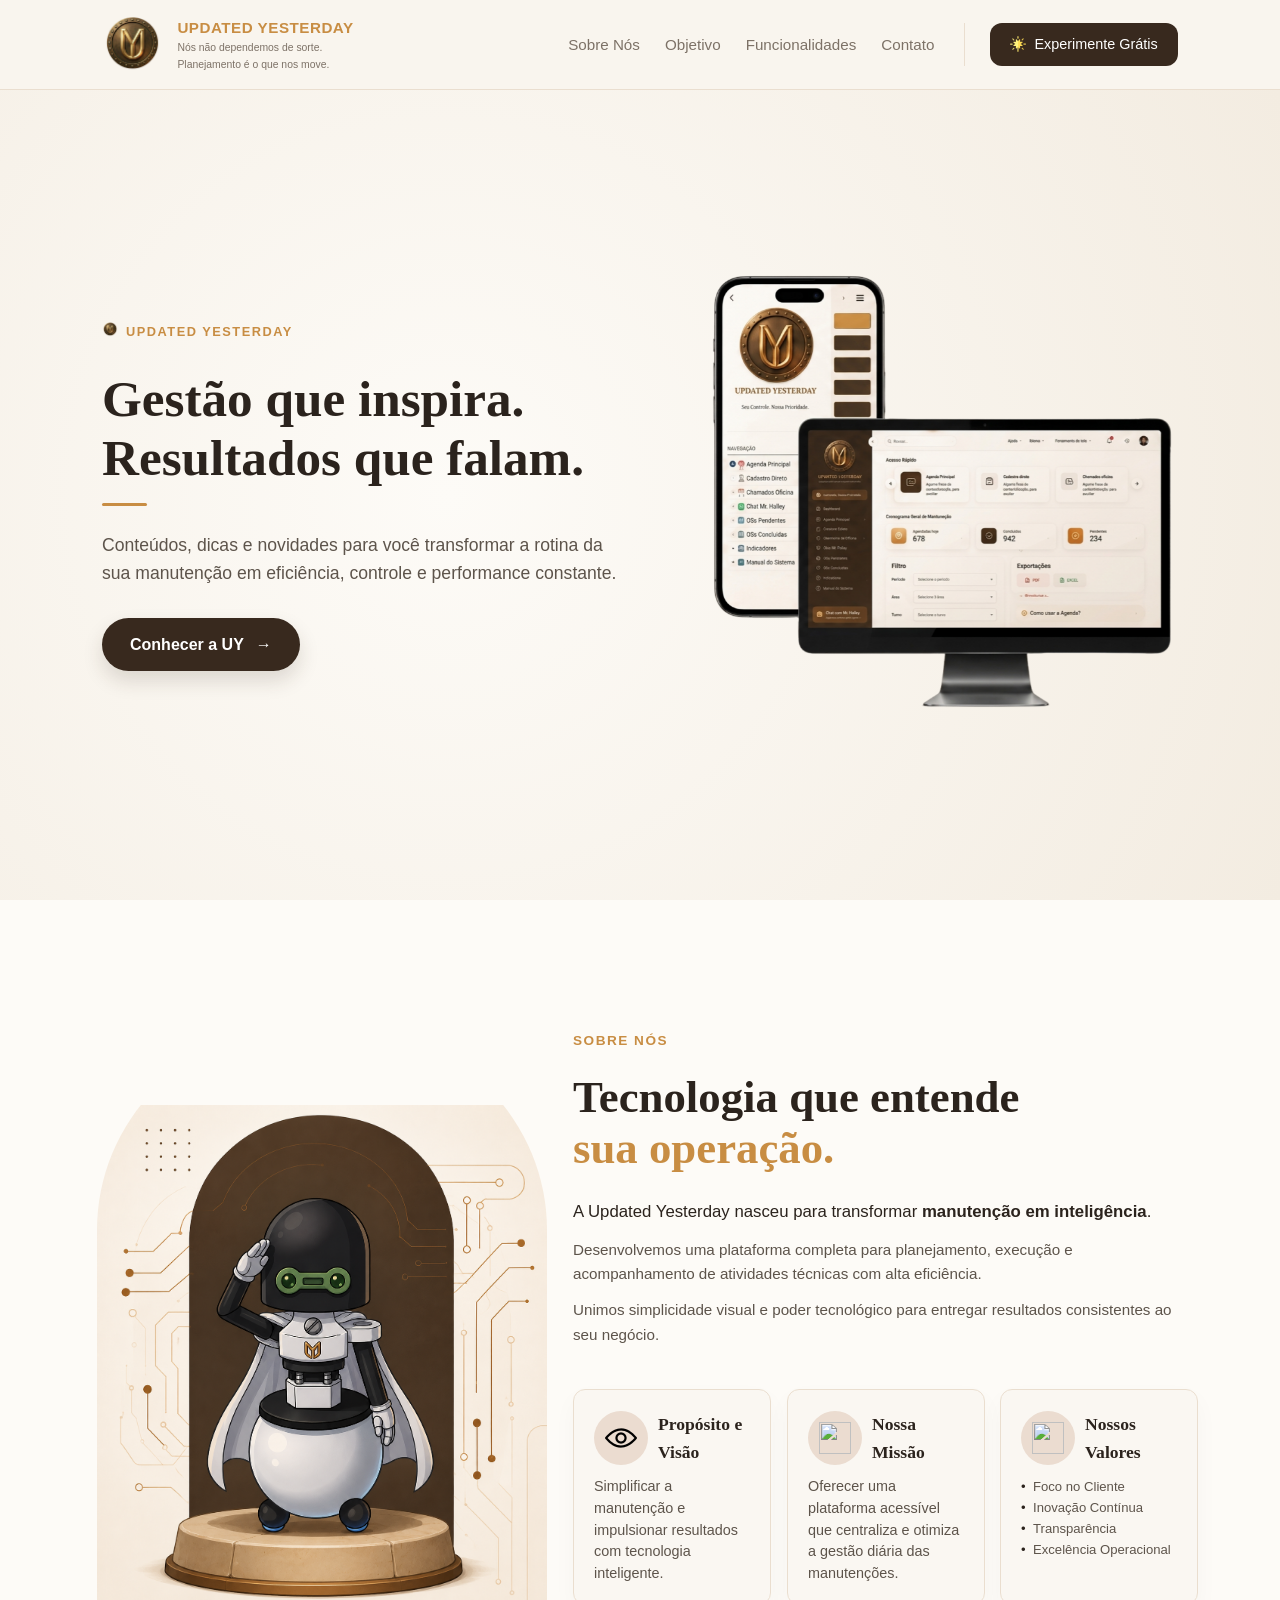
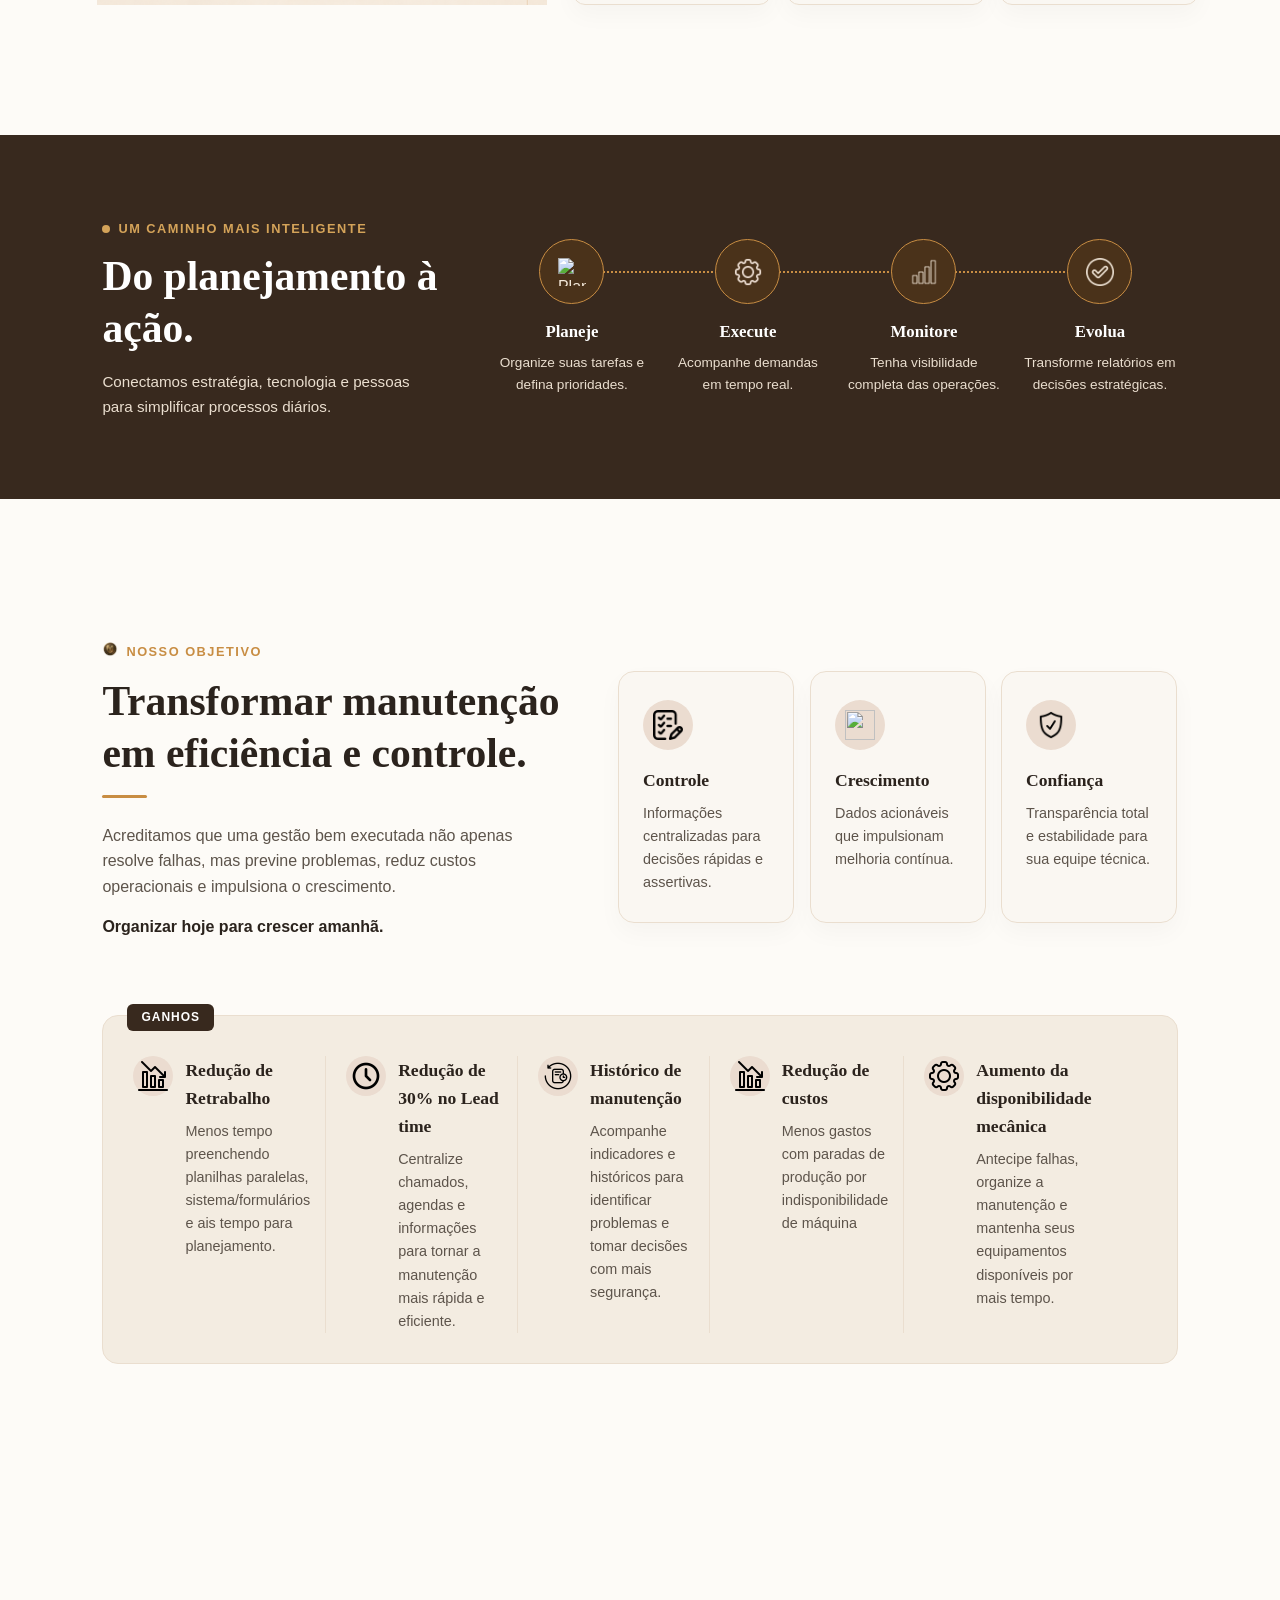
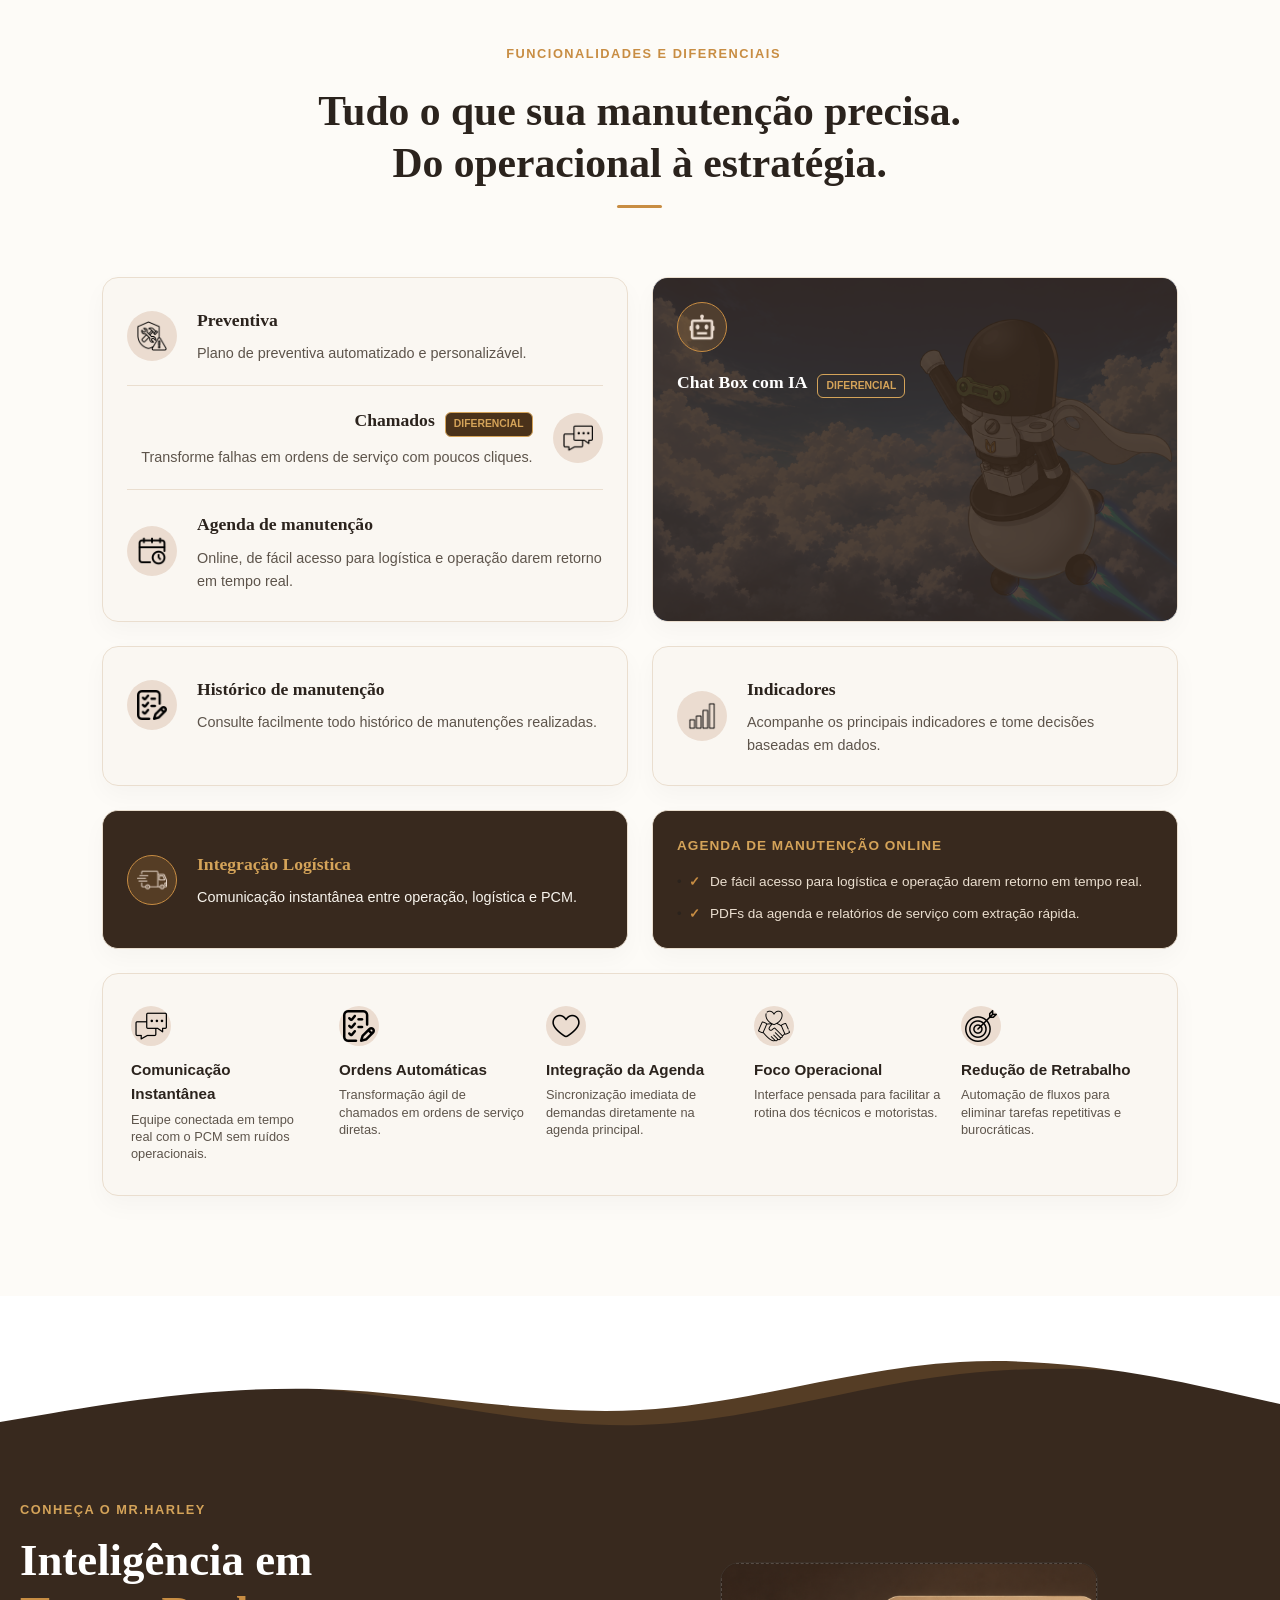
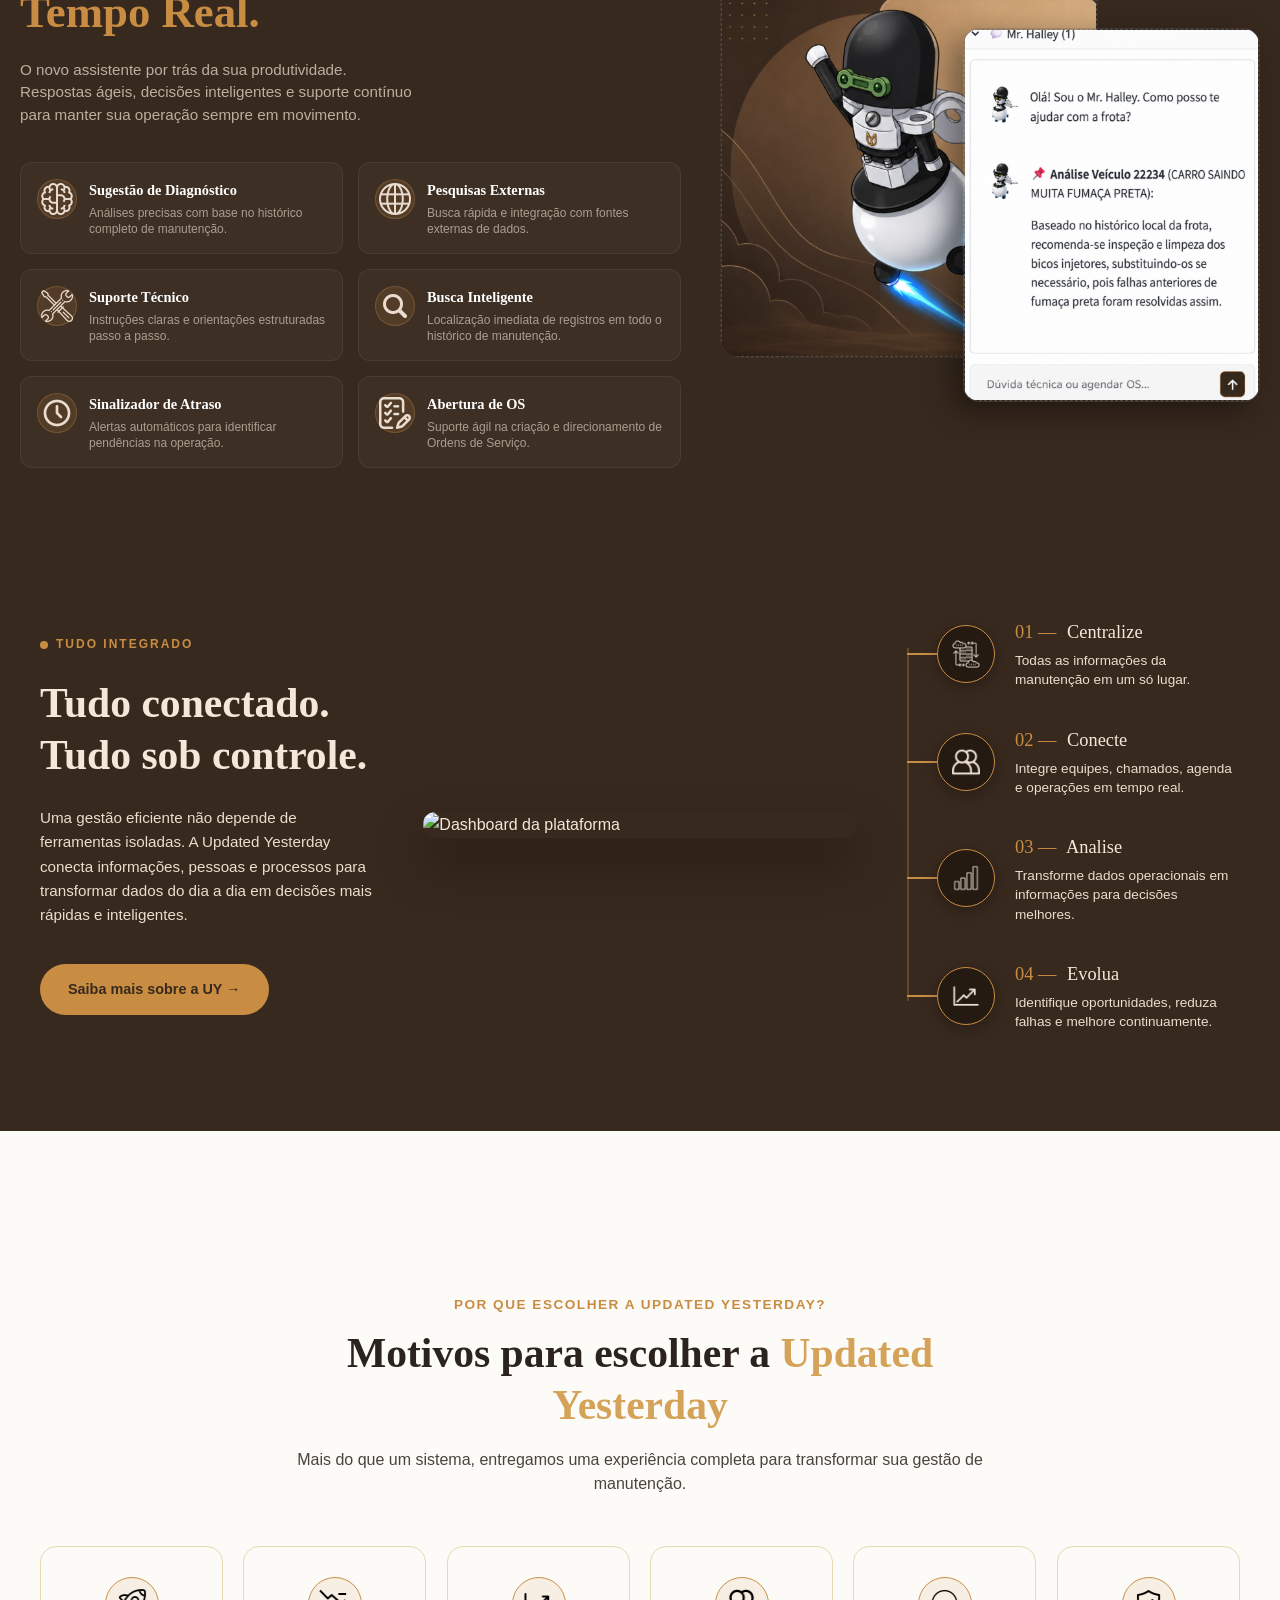
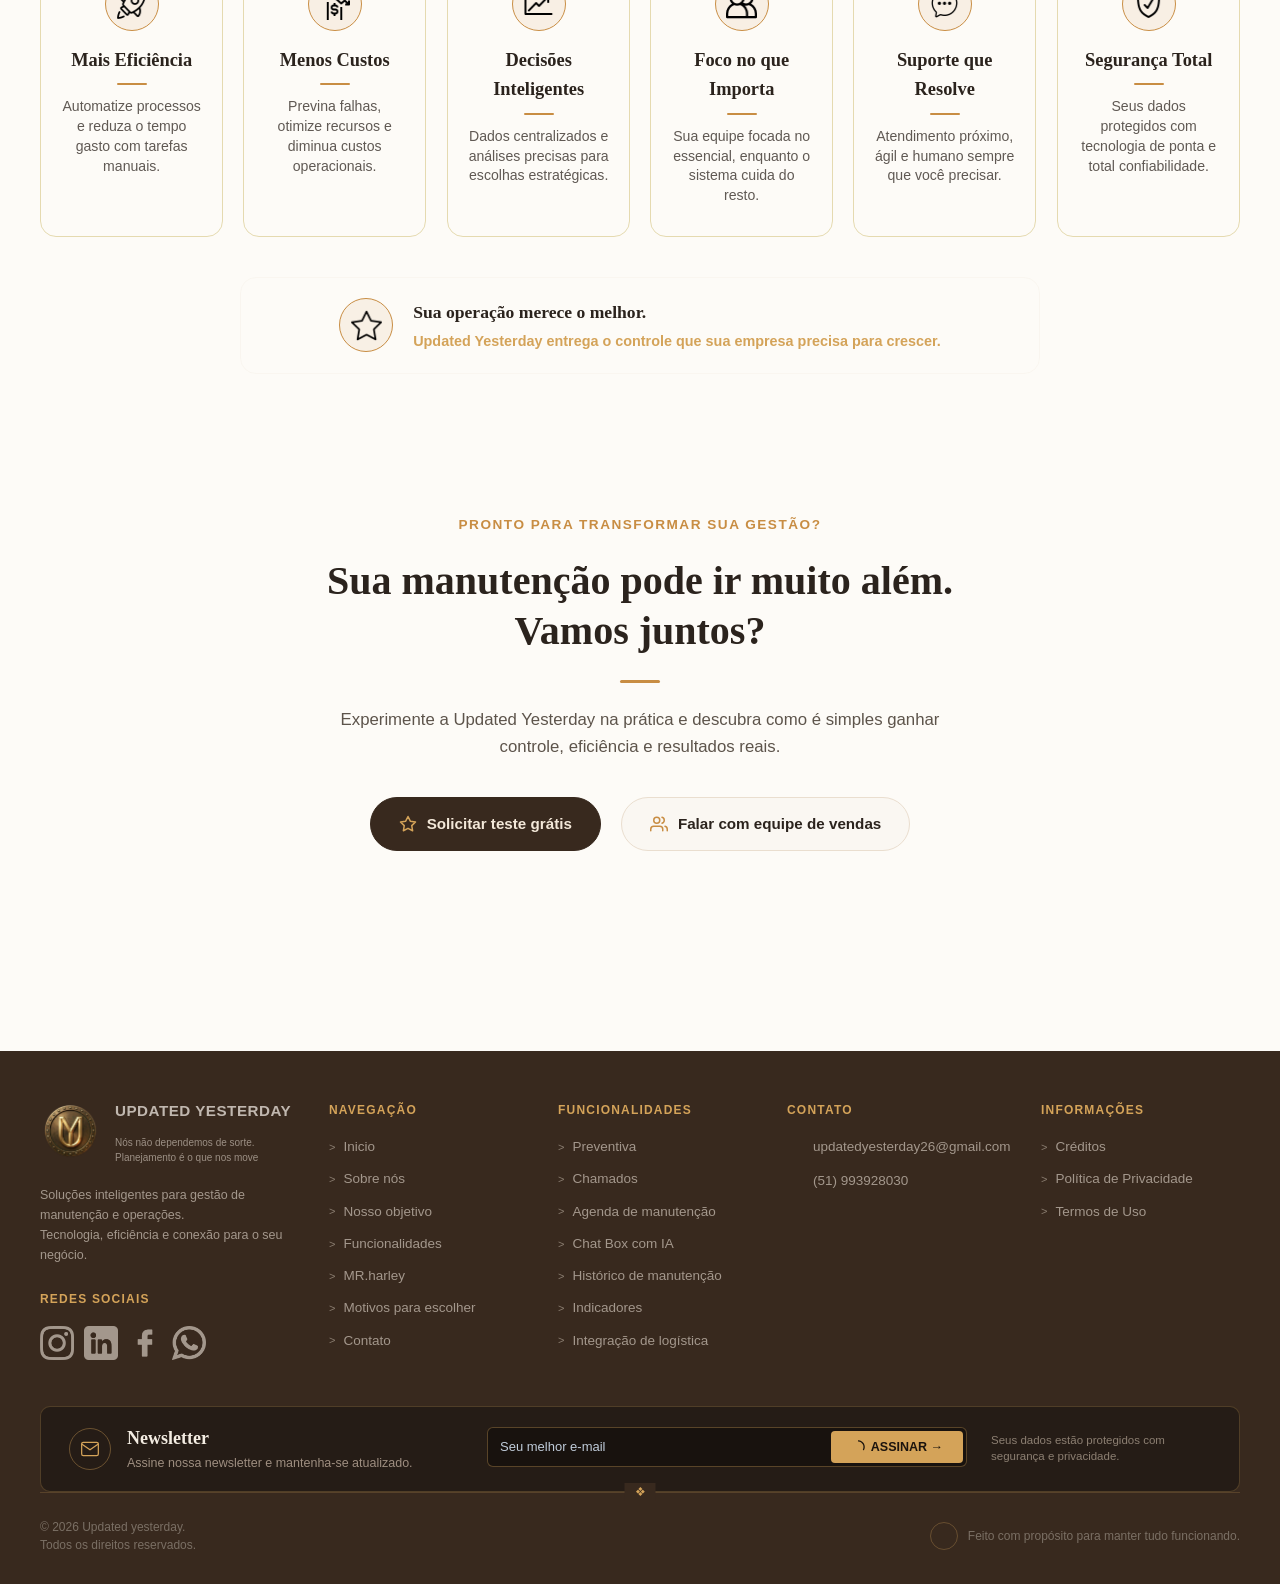
==== commit ad31ddda: "Fix img tag syntax in index.html" ====
--- a/index.html
+++ b/index.html
@@ -249,7 +249,7 @@
 
                     <article class="card-padrao card-vertical">
                         <div class="icone-card">
-                            <img src="Icones/icones-escuros/grafico.png" alt="Crescimento">
+                            <img src="Icones/icones-escuros/grafico.png alt="Crescimento">
                         </div>
                         <div class="conteudo-card">
                             <h3>Crescimento</h3>
@@ -1073,4 +1073,4 @@
 <script src="tema.js"></script>
 <script src="scroll-reveal.js"></script>
 </body>
-</html>+</html>
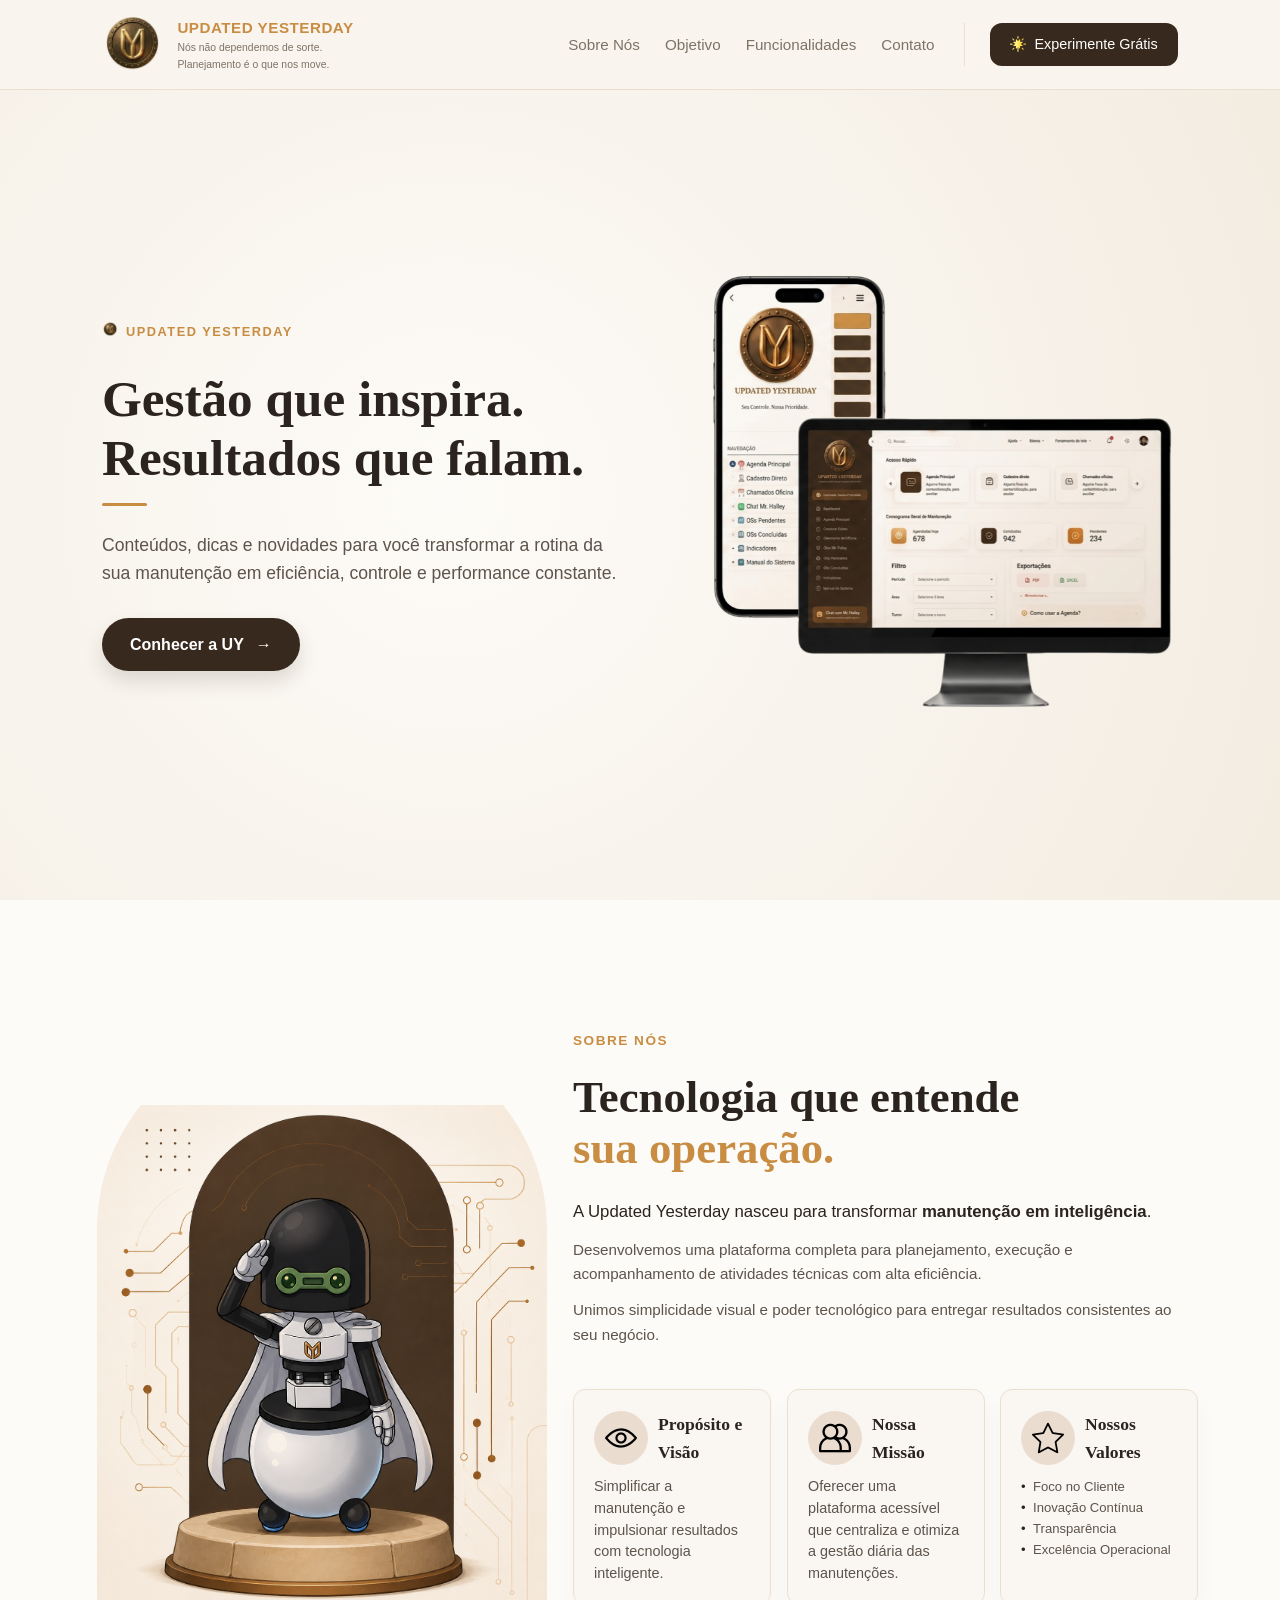
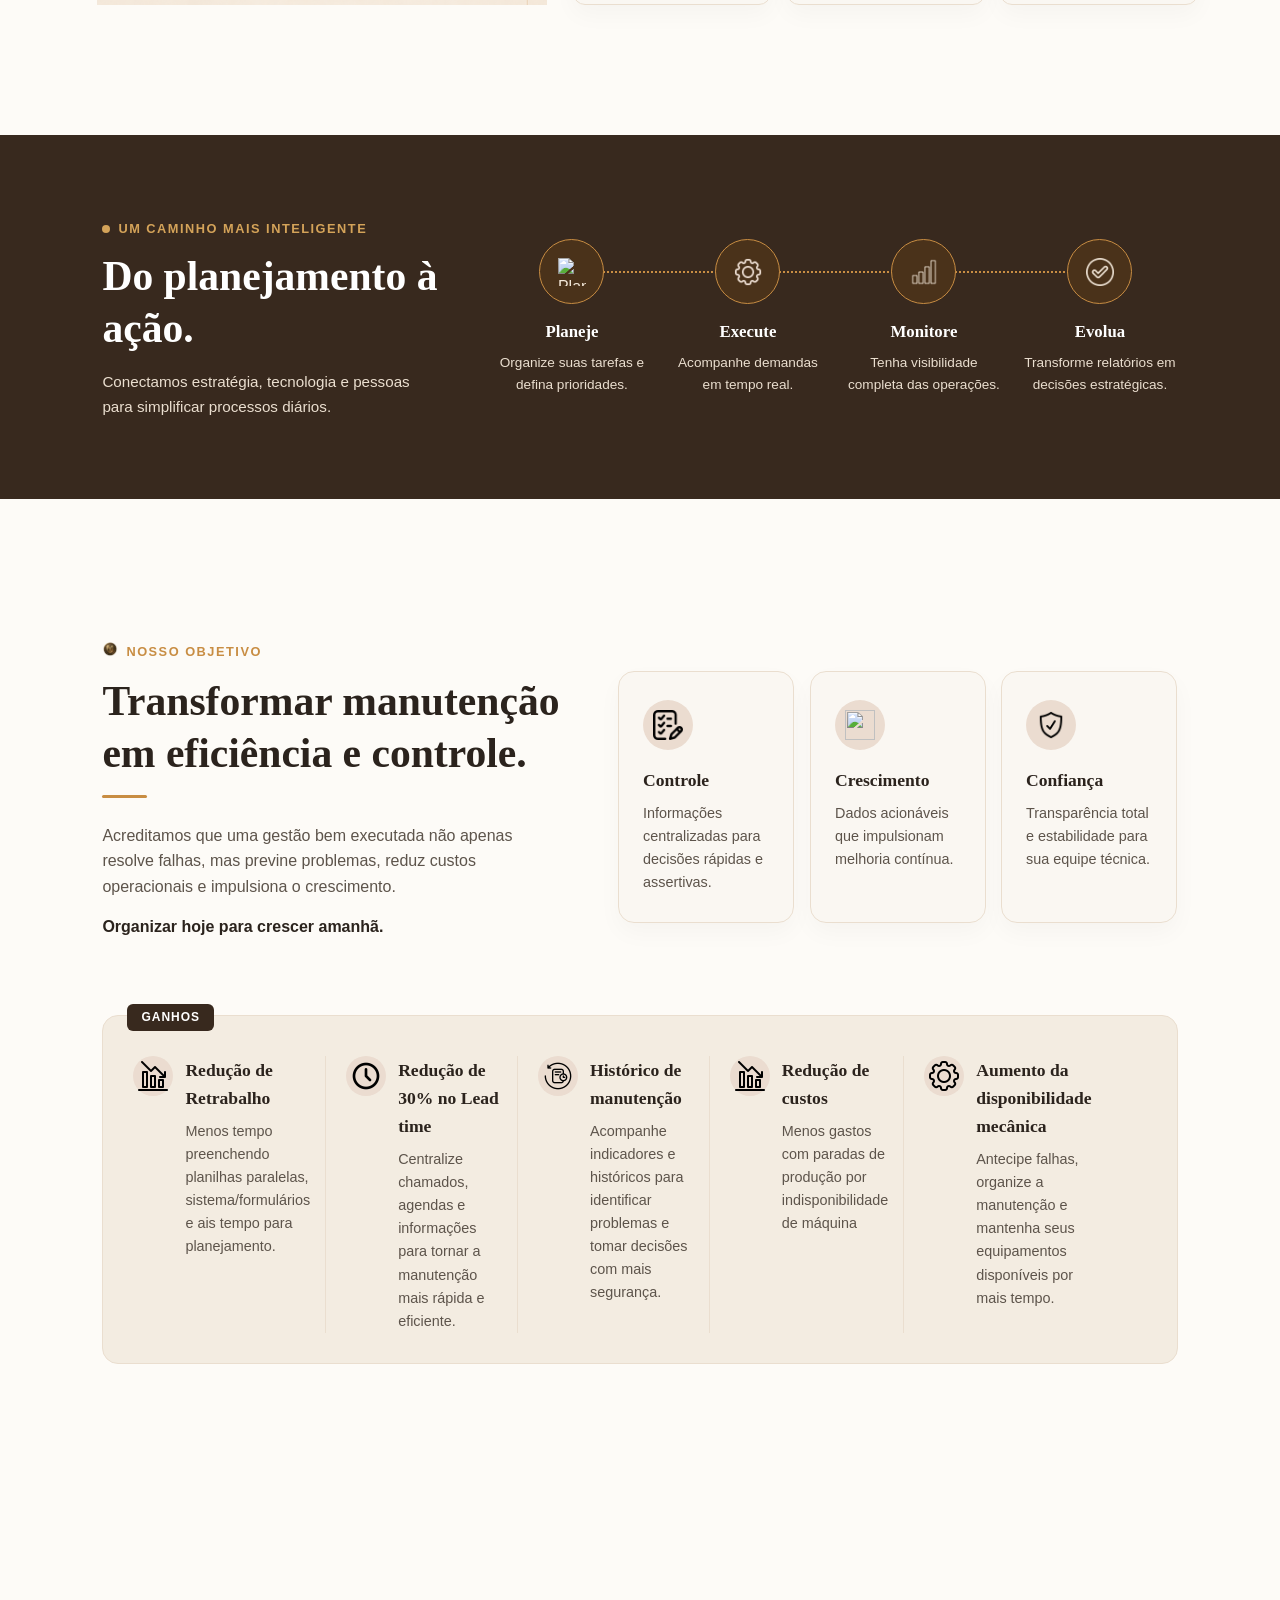
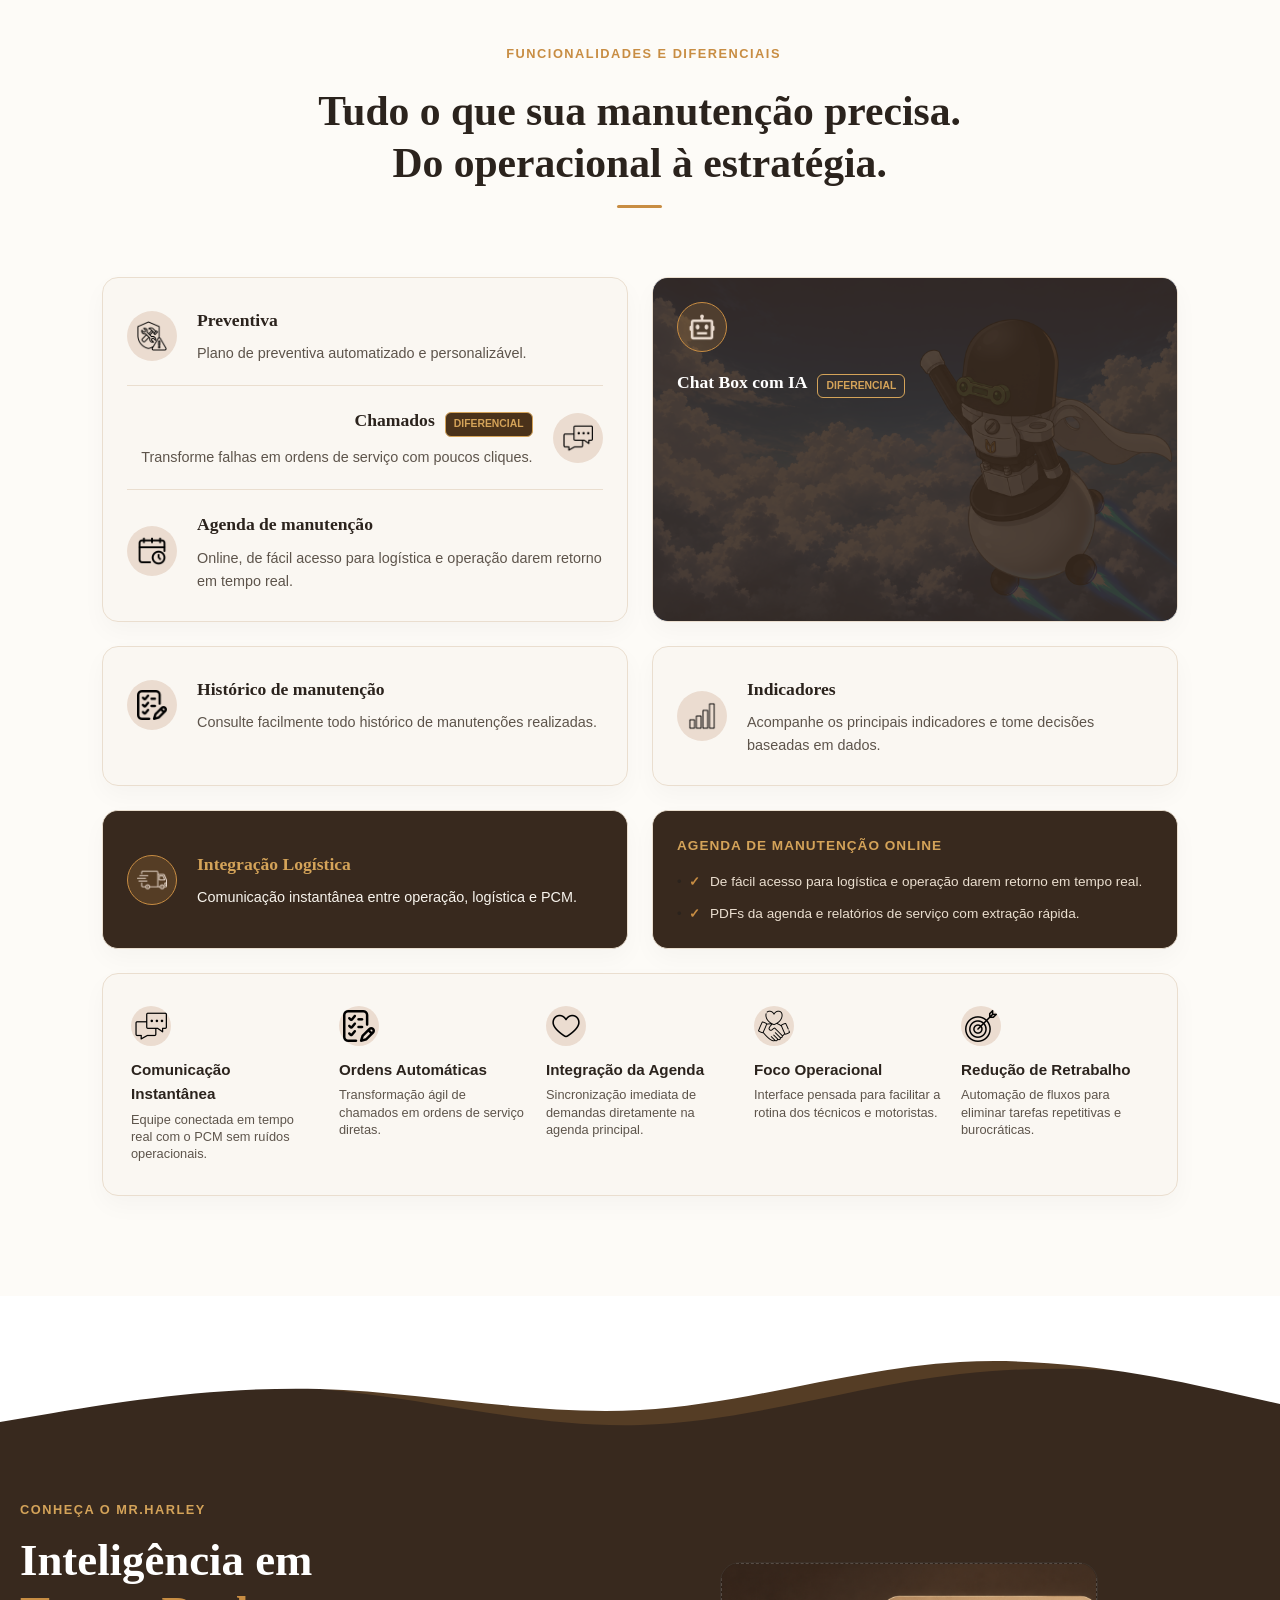
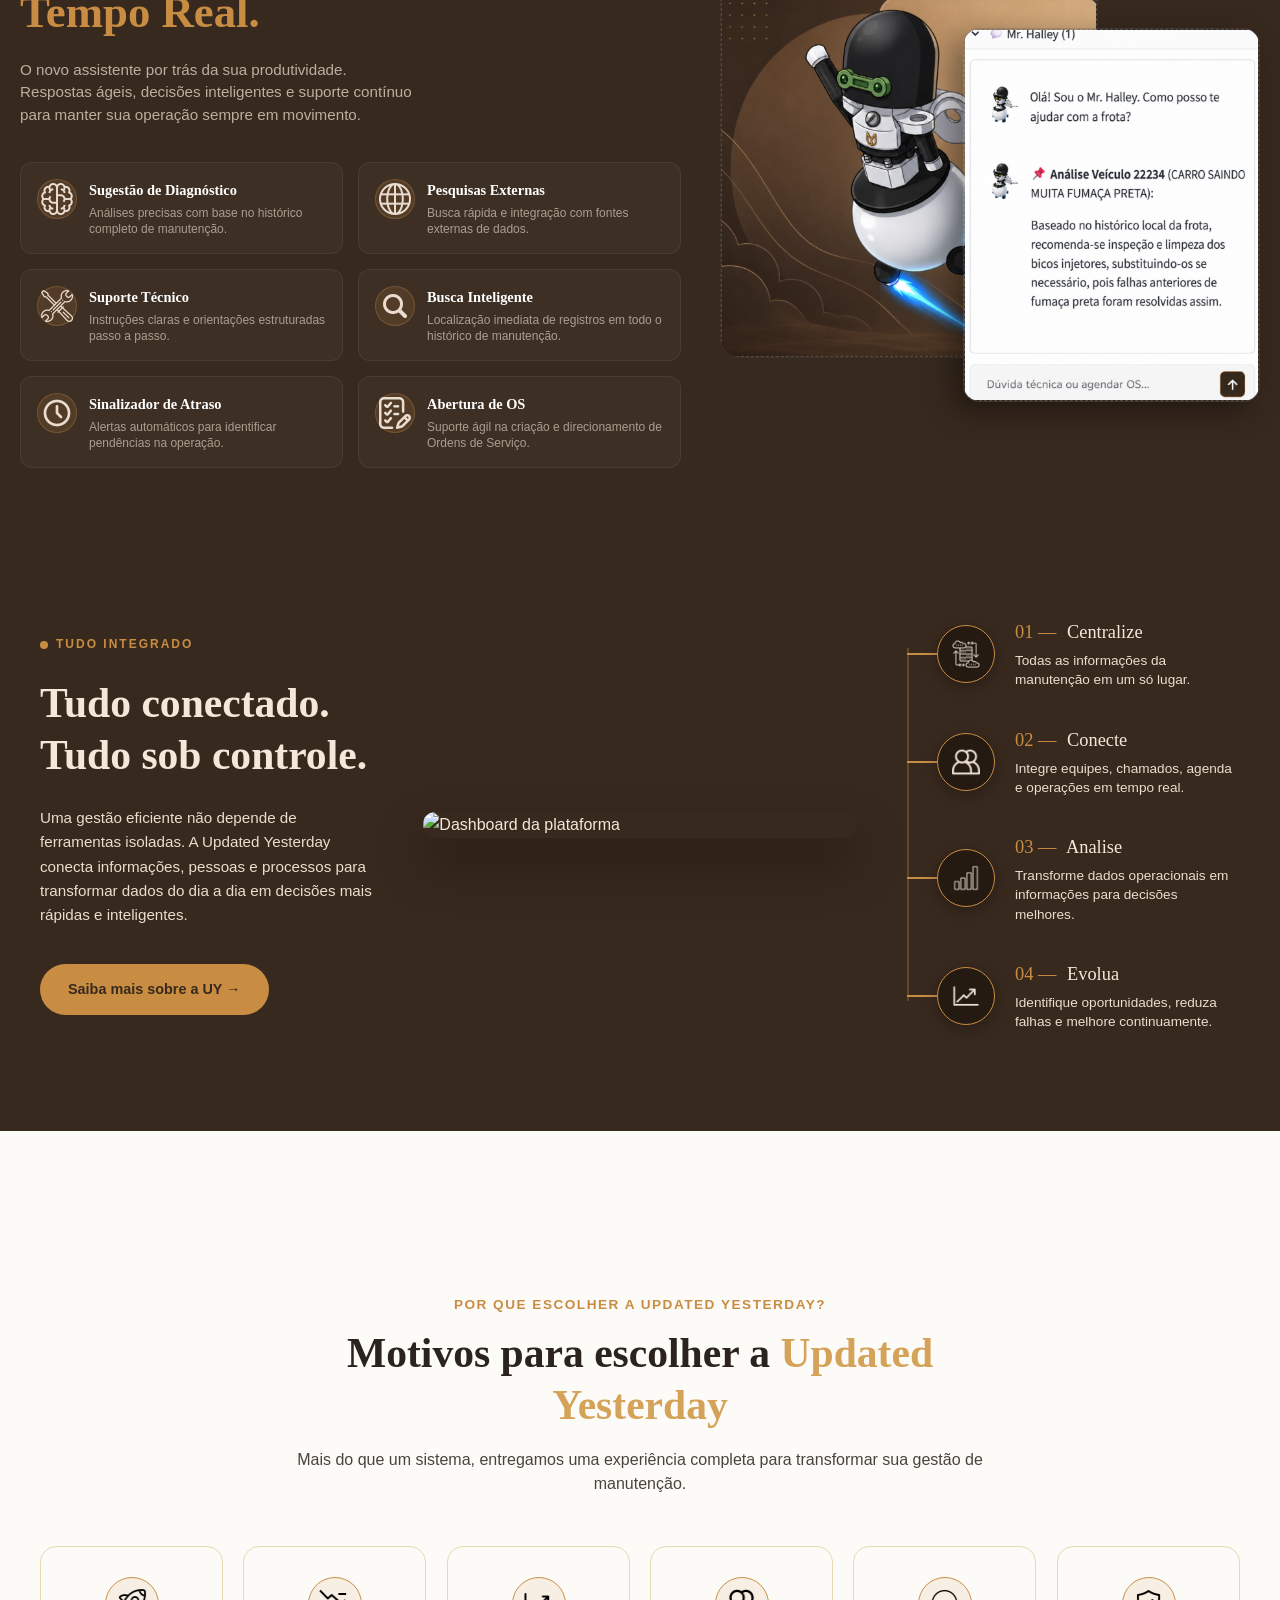
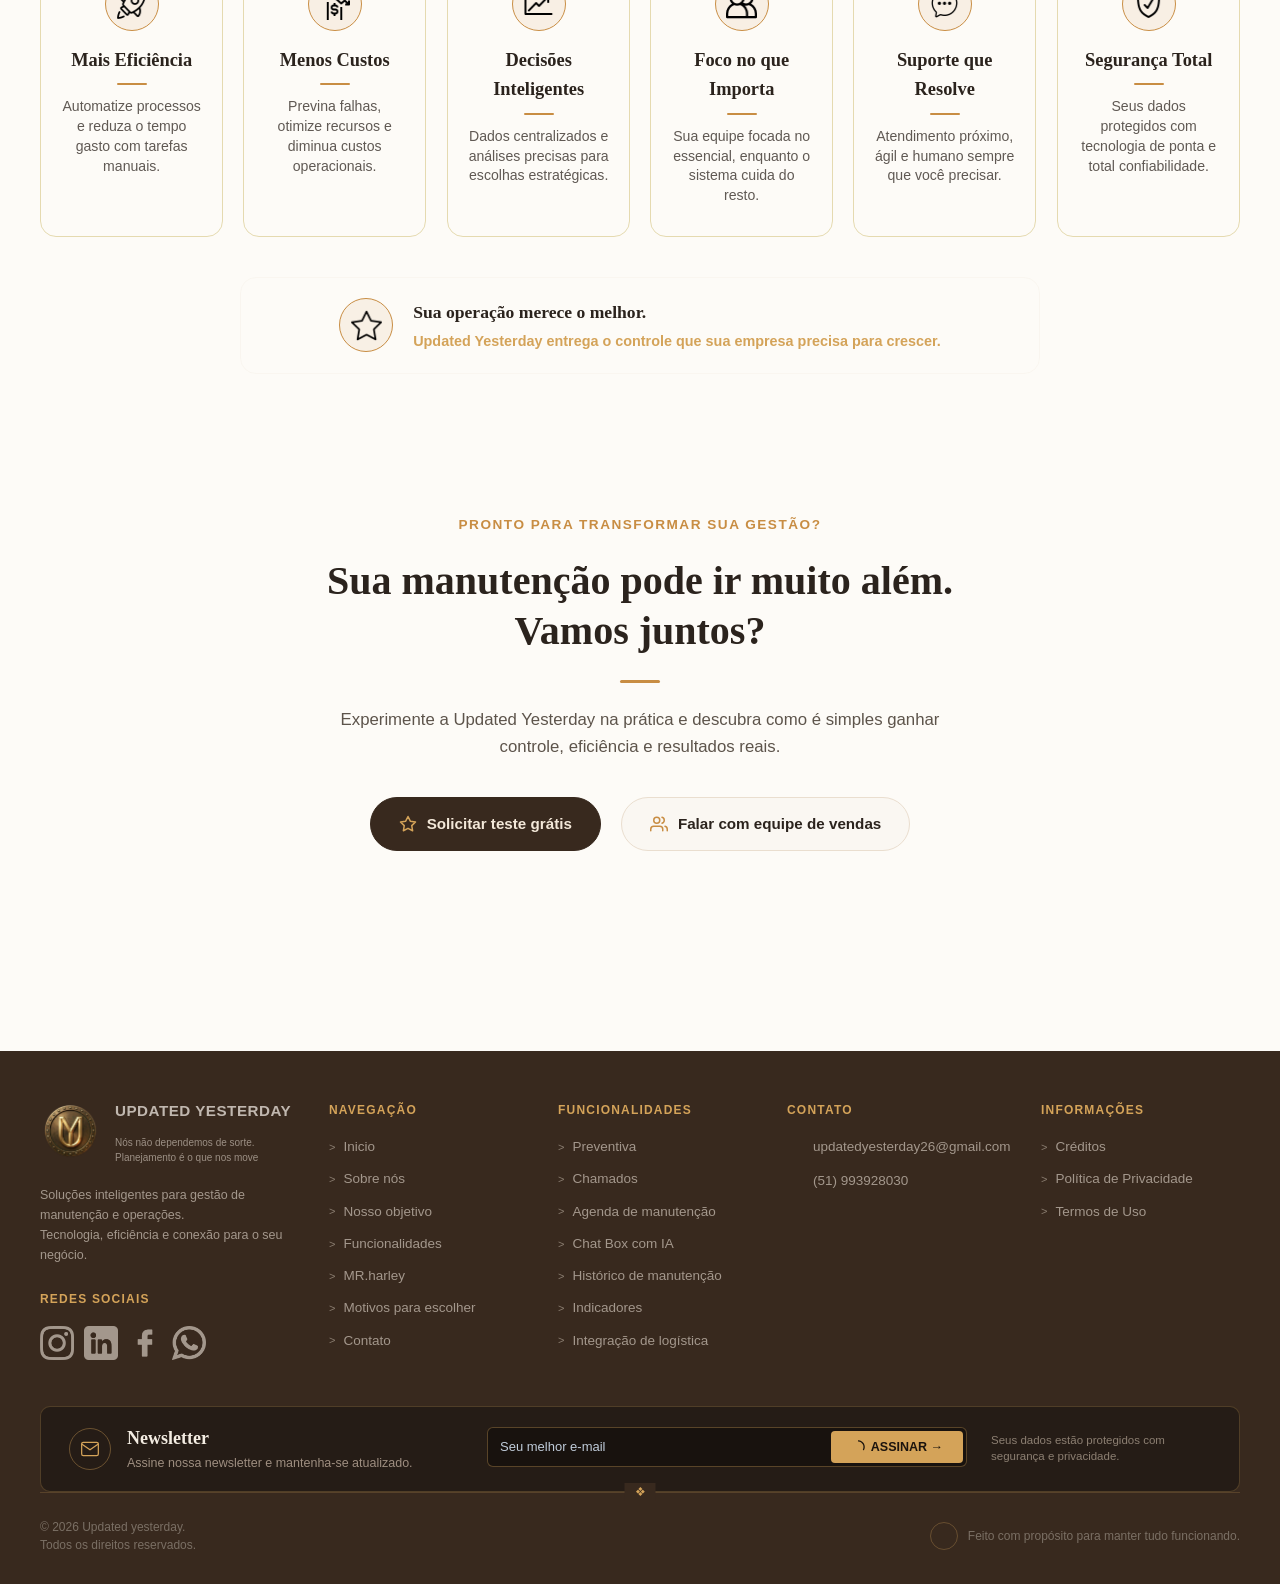
==== commit eb4d9bf0: "Update image source paths in index.html" ====
--- a/index.html
+++ b/index.html
@@ -143,7 +143,7 @@
 
                 <div class="card-info">
                 <div class="card-cabecalho">
-                    <div class="card-icone"><img src="icones/icones-escuros/duaspessoass.png"></div>
+                    <div class="card-icone"><img src="Icones/icones-escuros/duaspessoass.png"></div>
                     <h3 class="card-titulo">Nossa Missão</h3>
                 </div>
                 <div class="card-linha"></div>
@@ -154,7 +154,7 @@
 
                 <div class="card-info">
                 <div class="card-cabecalho">
-                    <div class="card-icone"><img src="icones/icones-escuros/estrela.png"></div>
+                    <div class="card-icone"><img src="Icones/icones-escuros/estrela.png"></div>
                     <h3 class="card-titulo">Nossos Valores</h3>
                 </div>
                 <div class="card-linha"></div>
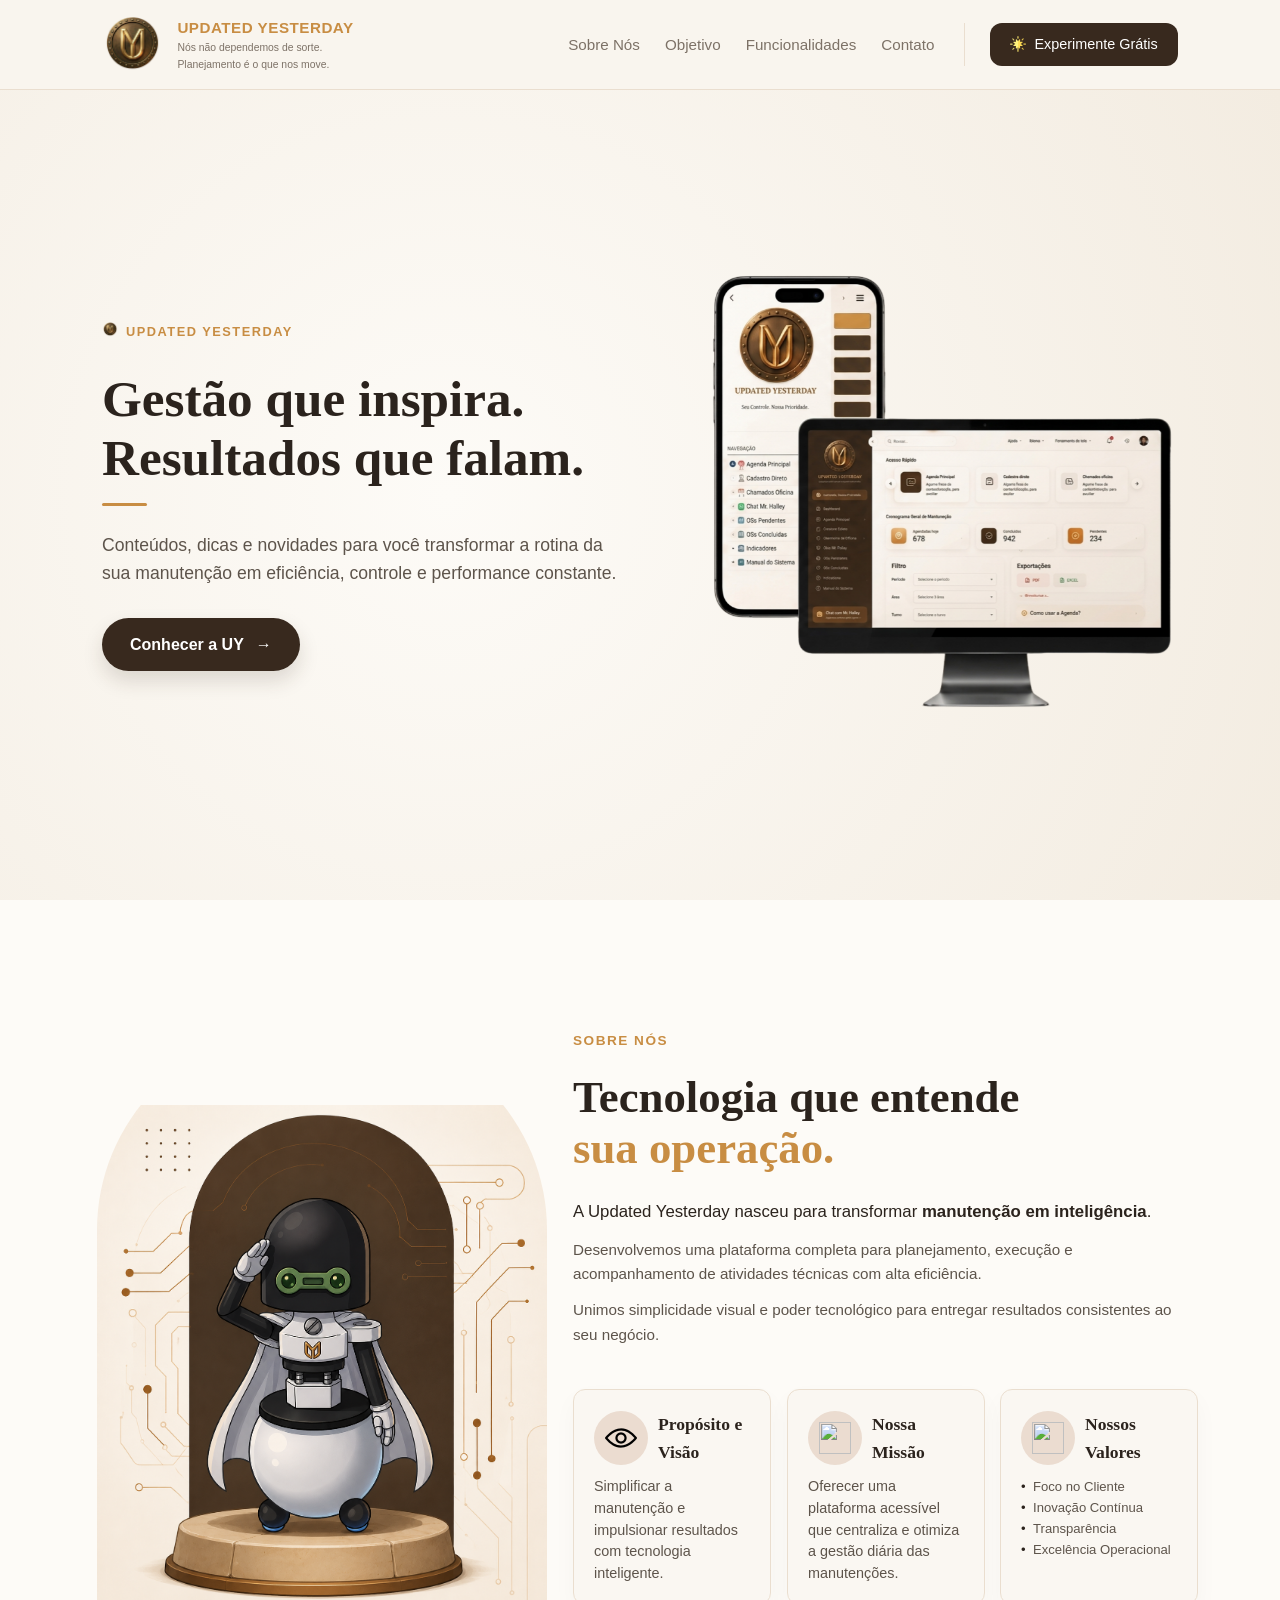
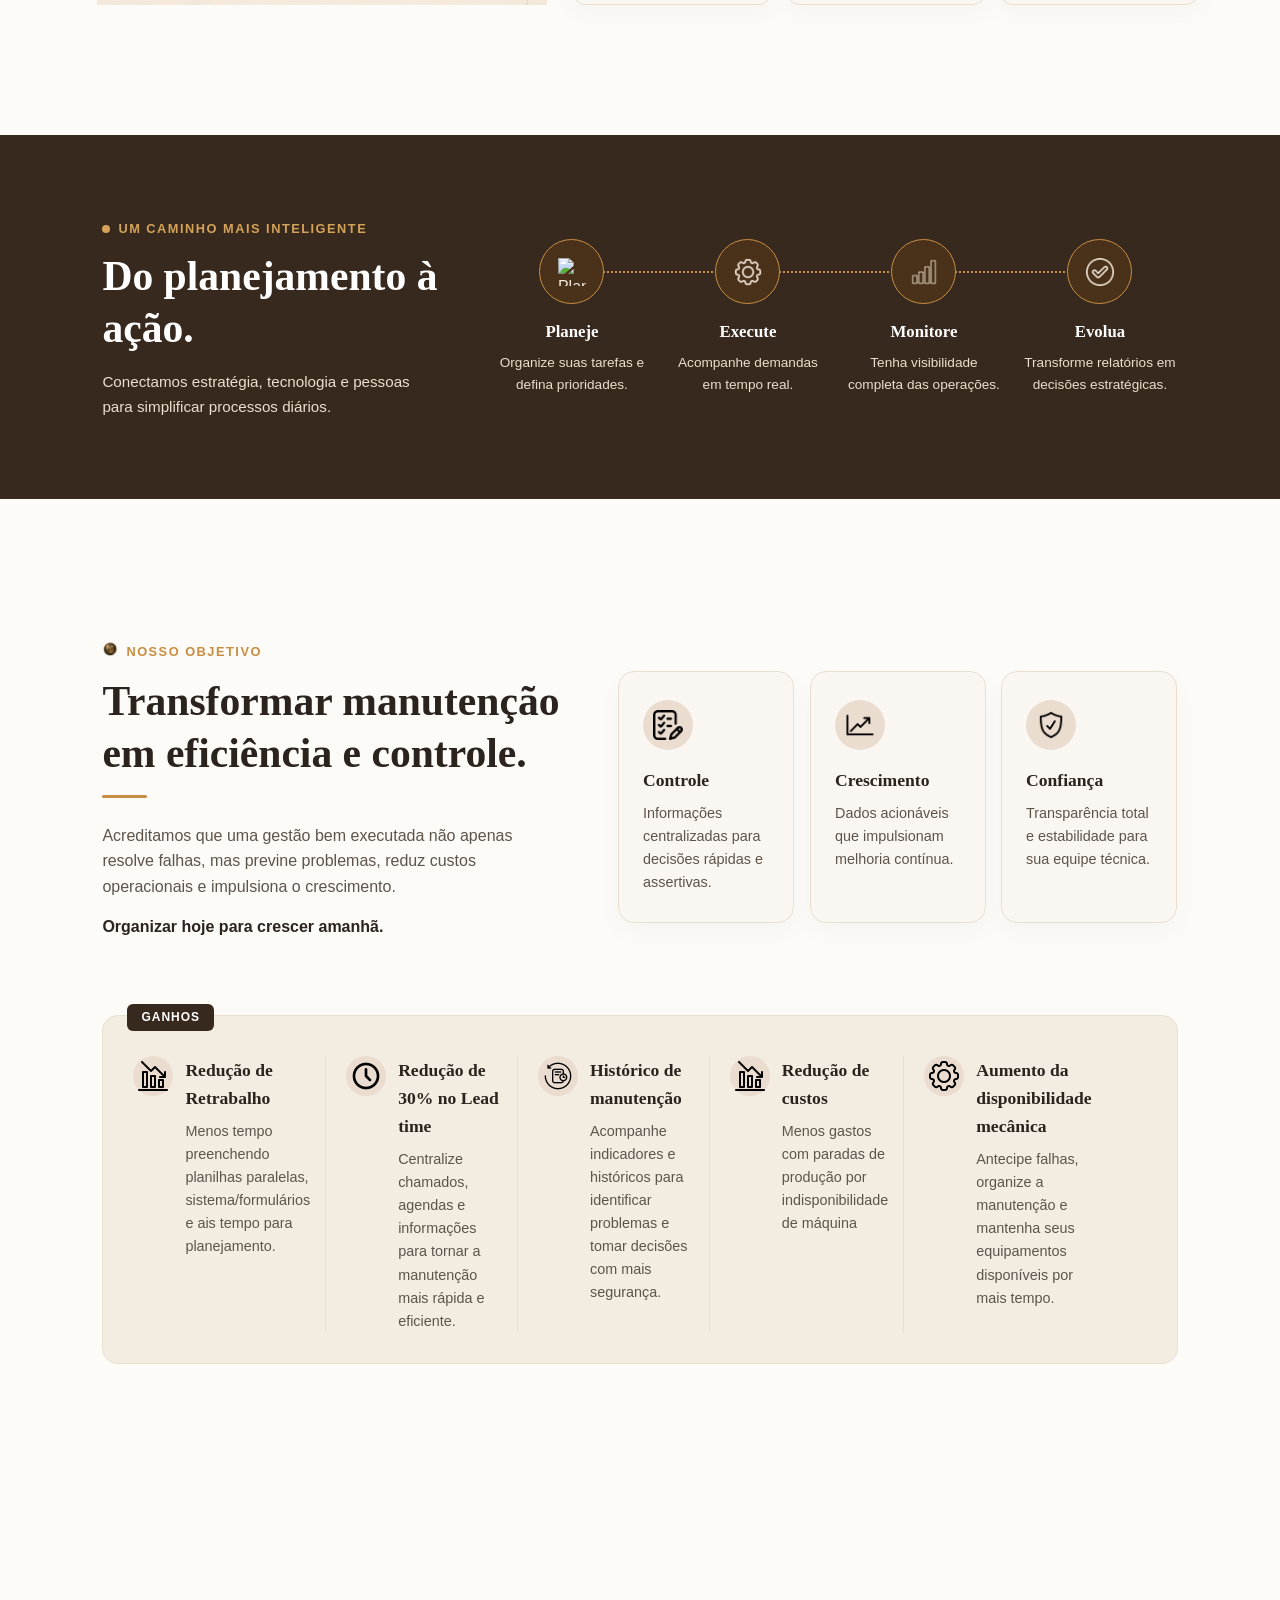
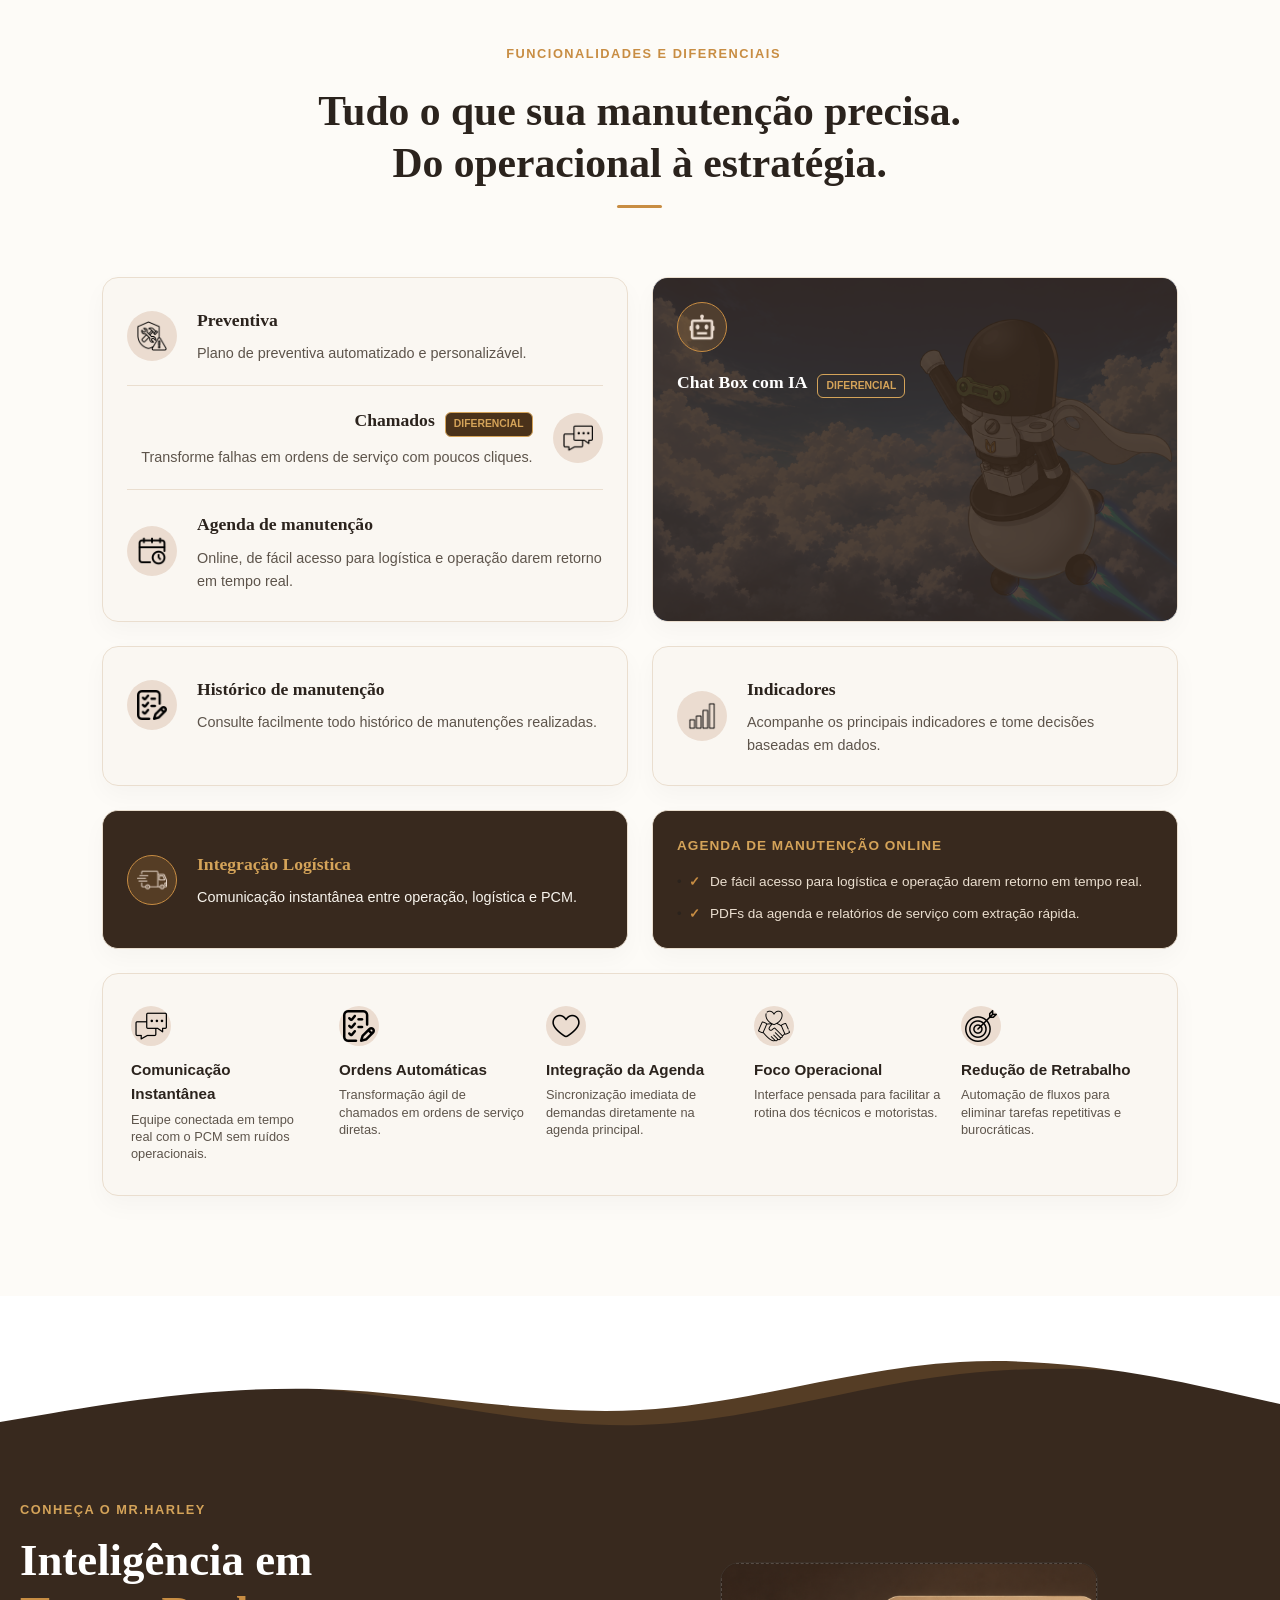
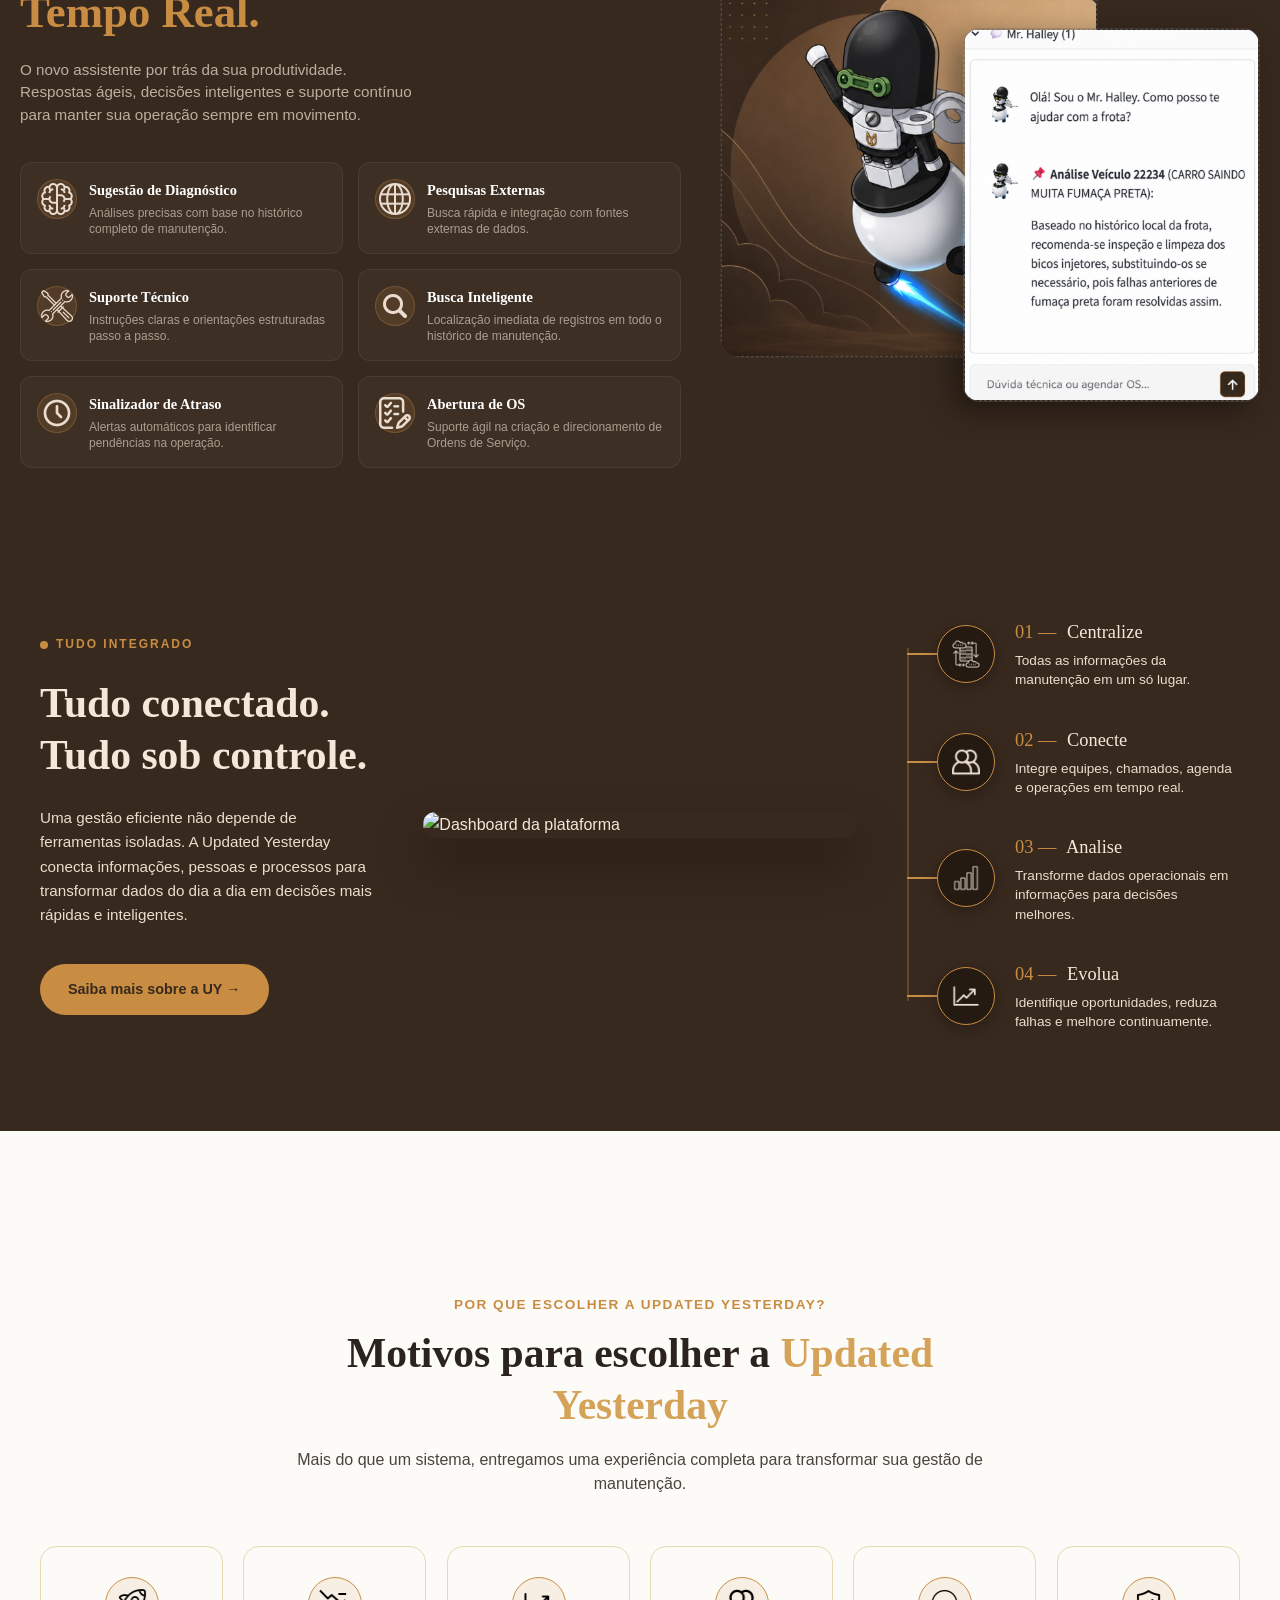
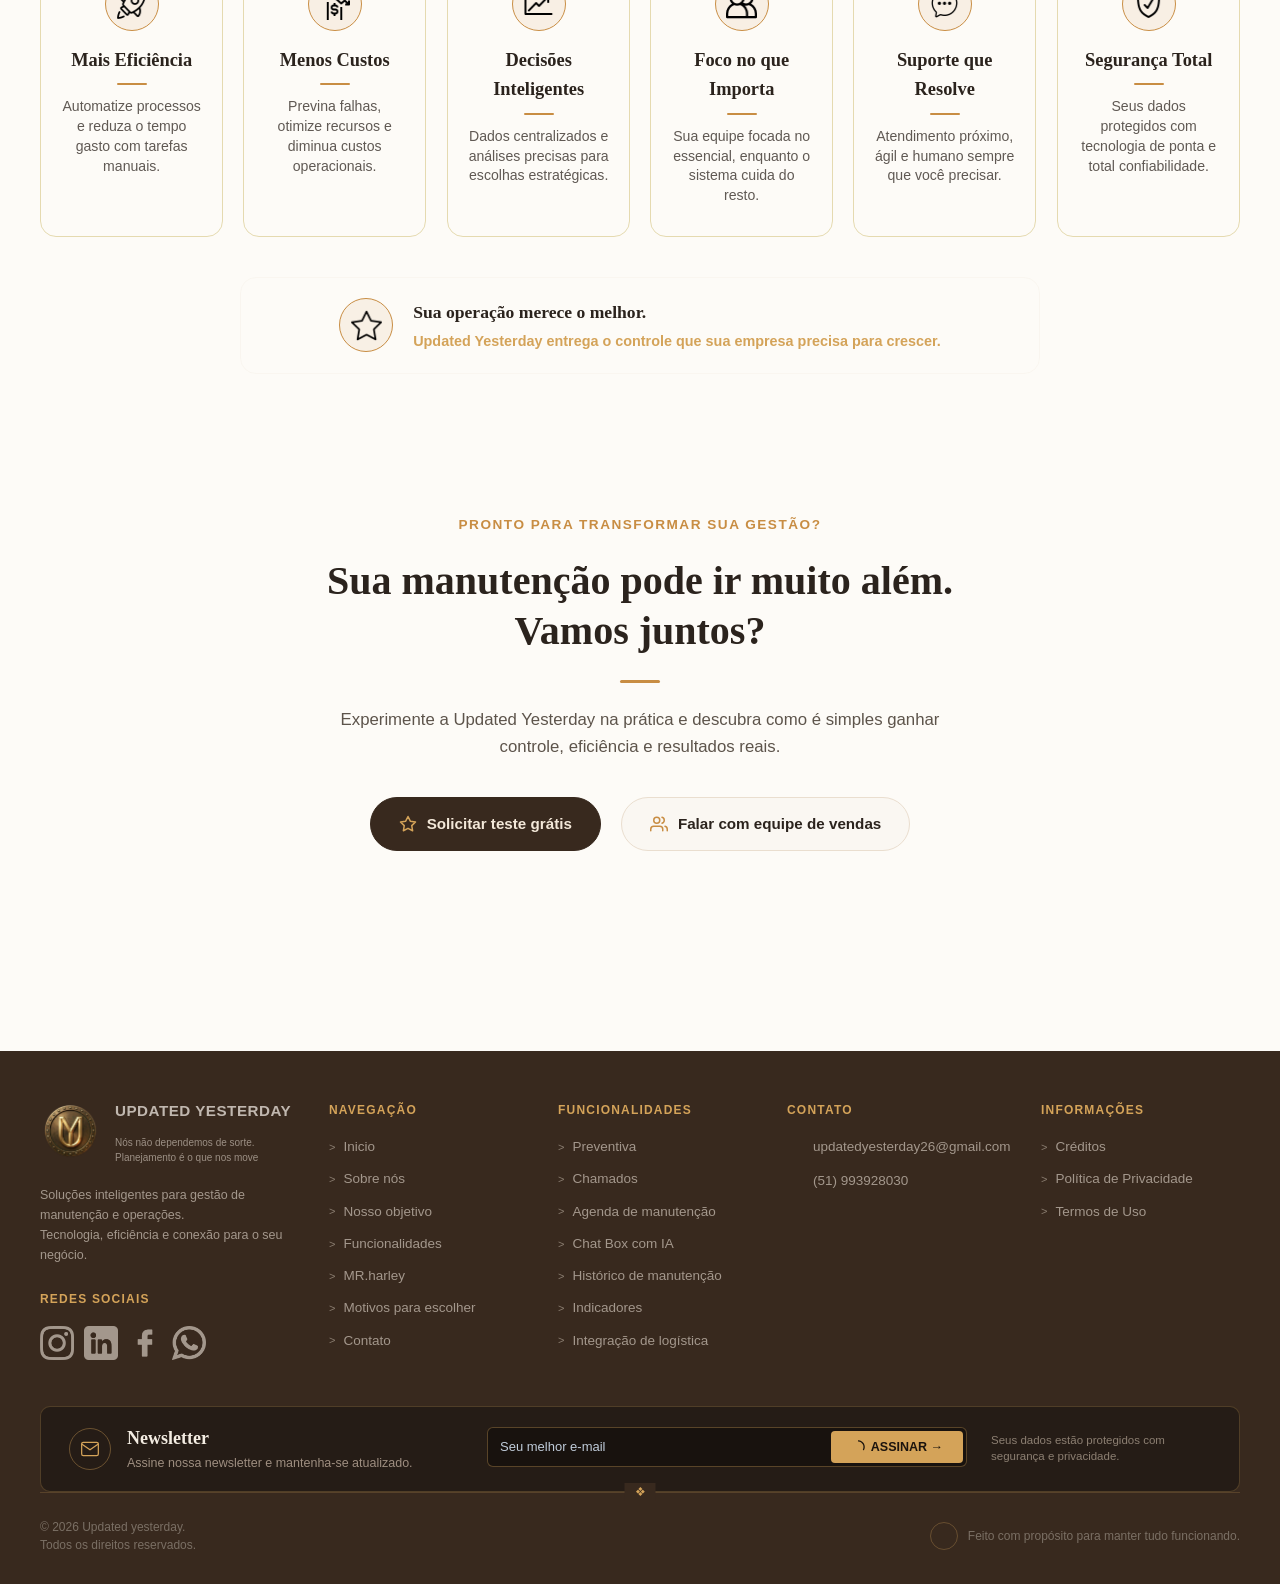
==== commit 15c97996: "Fix image source paths and HTML structure" ====
--- a/index.html
+++ b/index.html
@@ -143,7 +143,7 @@
 
                 <div class="card-info">
                 <div class="card-cabecalho">
-                    <div class="card-icone"><img src="Icones/icones-escuros/duaspessoass.png"></div>
+                    <div class="card-icone"><img src="icones/icones-escuros/duaspessoass.png"></div>
                     <h3 class="card-titulo">Nossa Missão</h3>
                 </div>
                 <div class="card-linha"></div>
@@ -154,7 +154,7 @@
 
                 <div class="card-info">
                 <div class="card-cabecalho">
-                    <div class="card-icone"><img src="Icones/icones-escuros/estrela.png"></div>
+                    <div class="card-icone"><img src="icones/icones-escuros/estrela.png"></div>
                     <h3 class="card-titulo">Nossos Valores</h3>
                 </div>
                 <div class="card-linha"></div>
@@ -249,7 +249,7 @@
 
                     <article class="card-padrao card-vertical">
                         <div class="icone-card">
-                            <img src="Icones/icones-escuros/grafico.png alt="Crescimento">
+                            <img src="Icones/icones-escuros/grafico.png" alt="Crescimento">
                         </div>
                         <div class="conteudo-card">
                             <h3>Crescimento</h3>
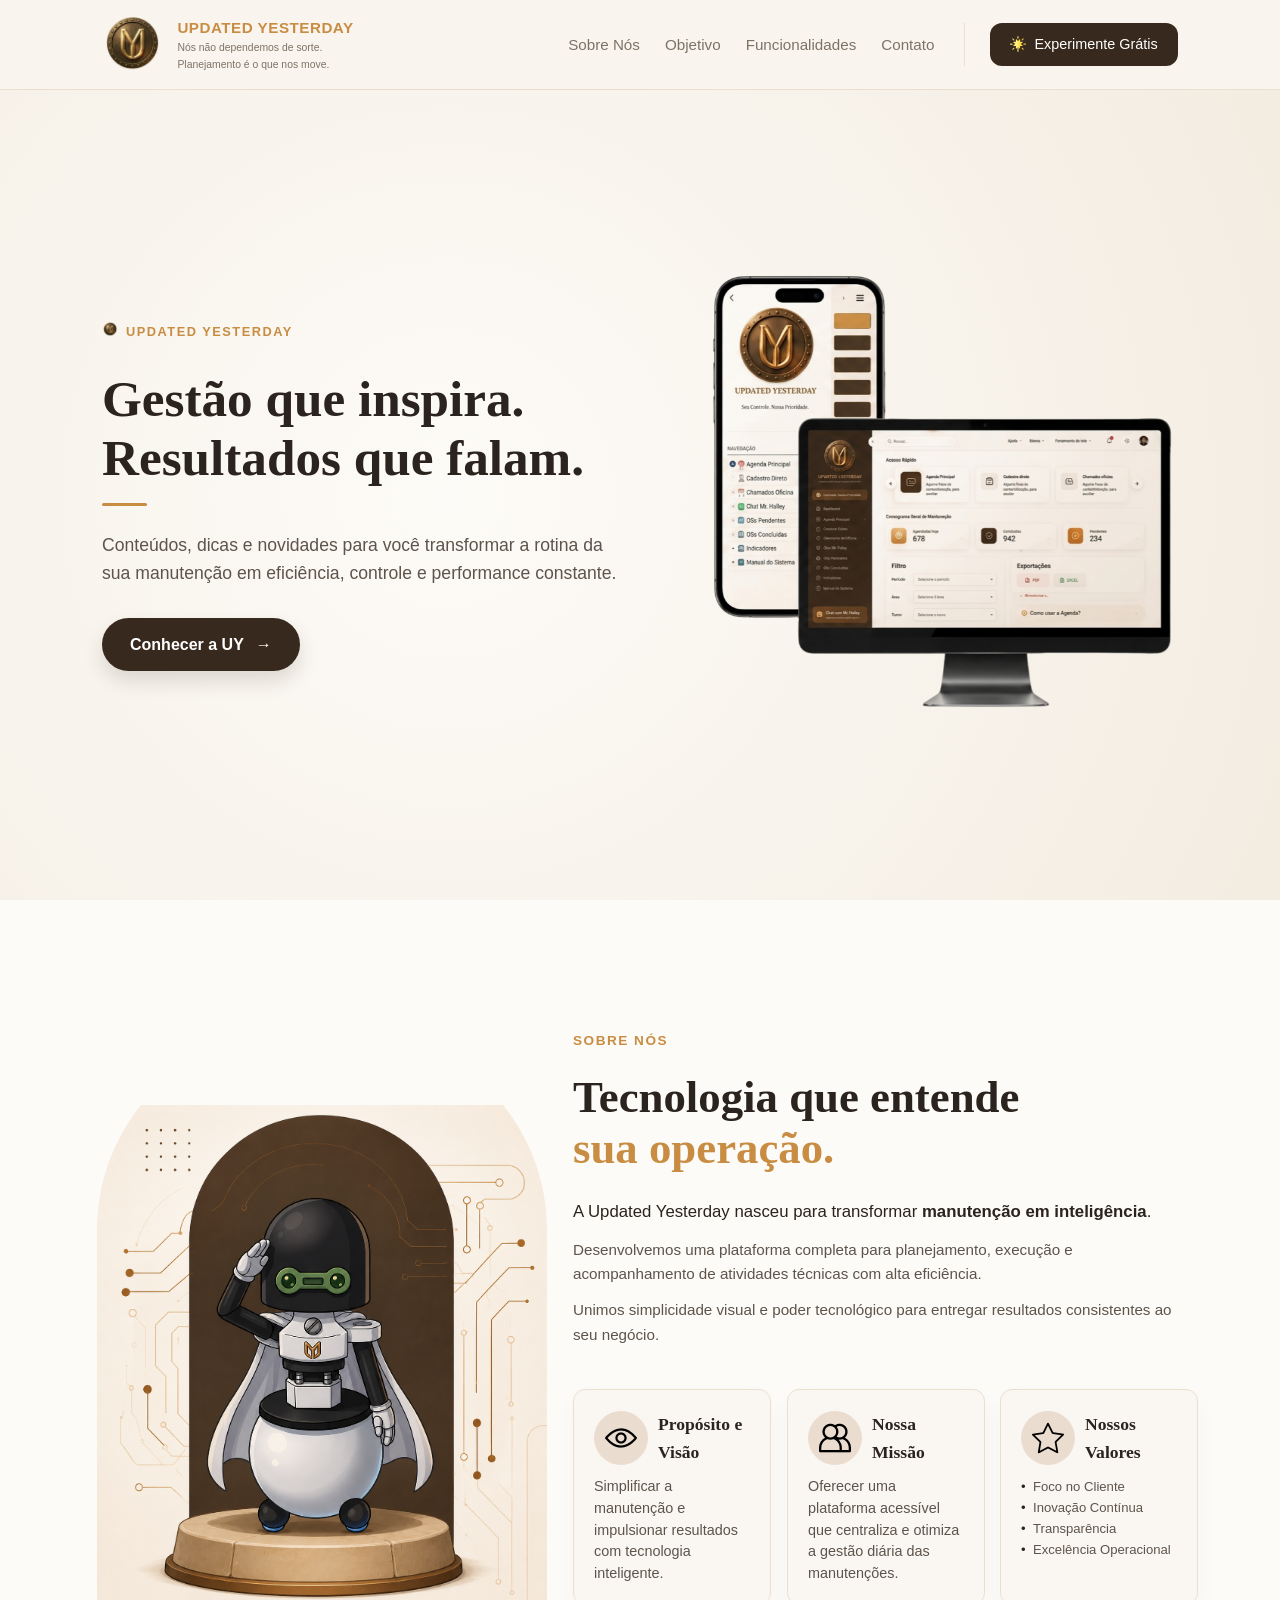
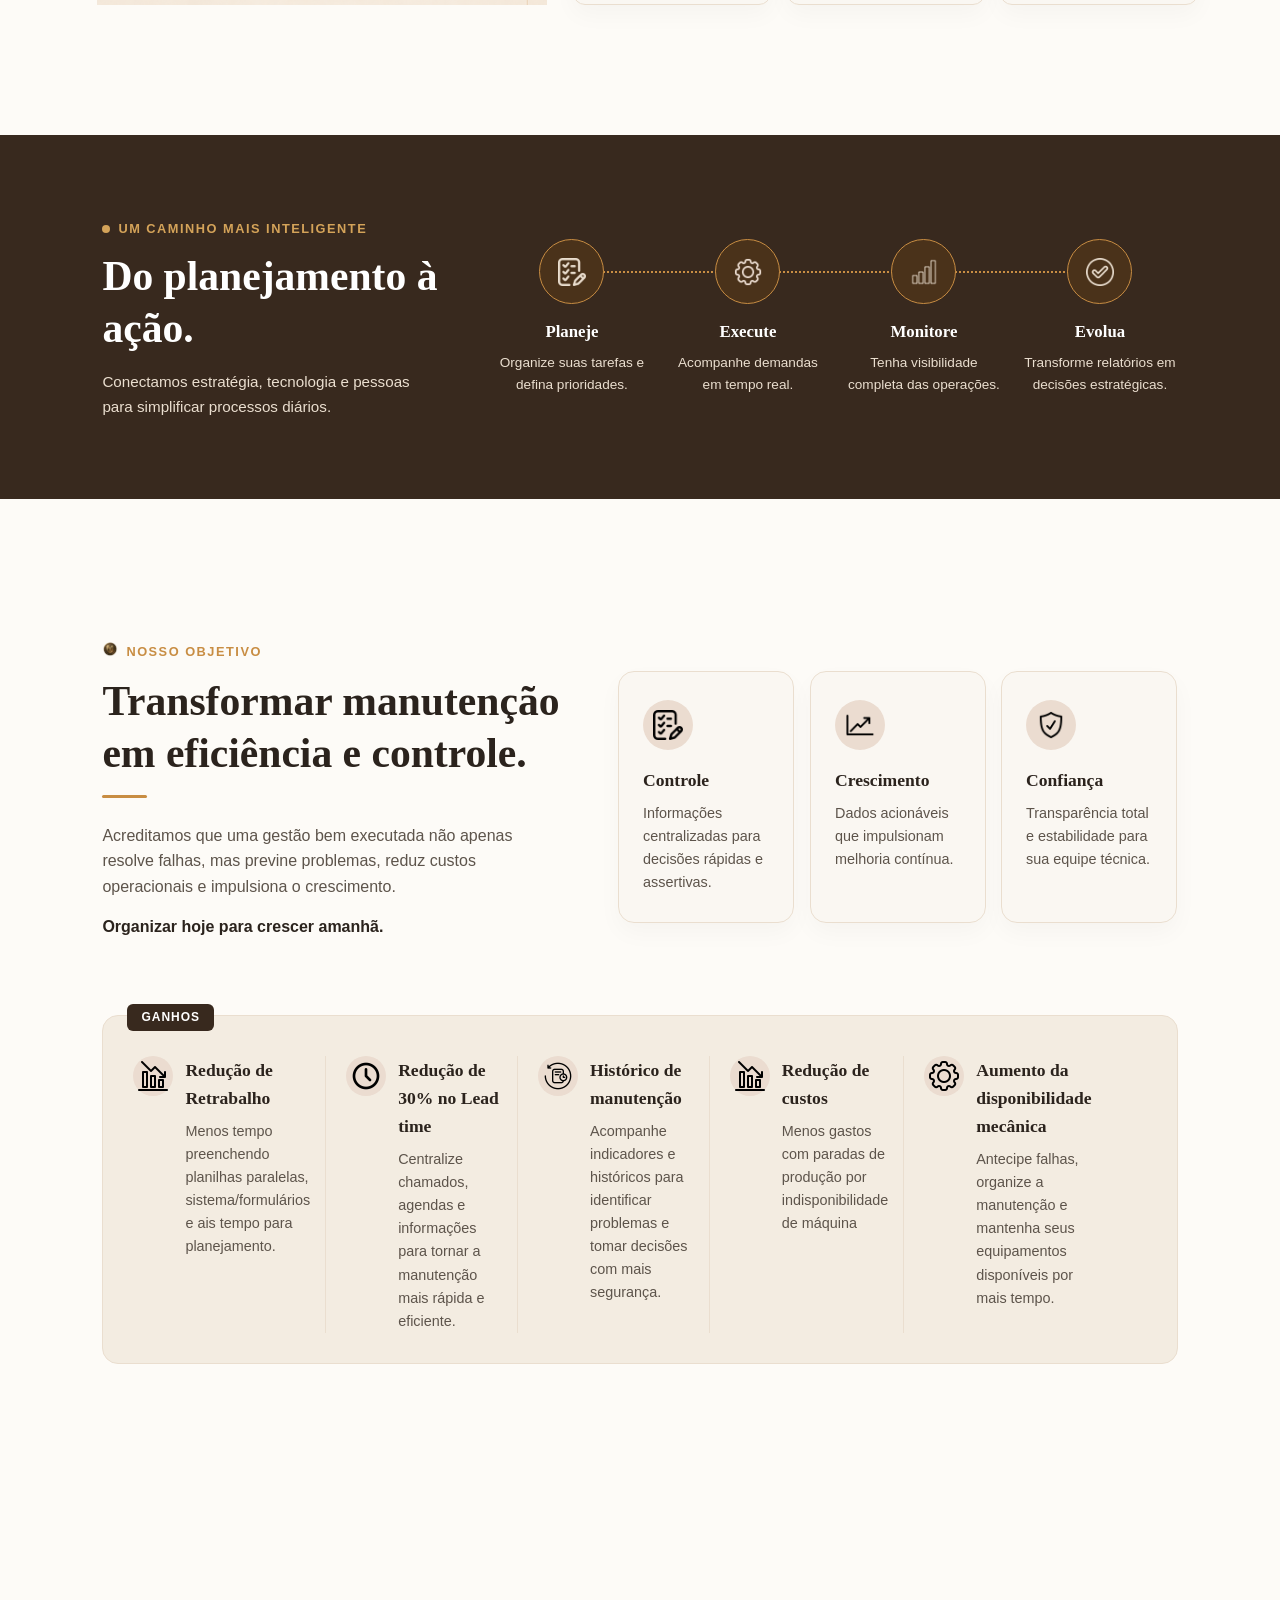
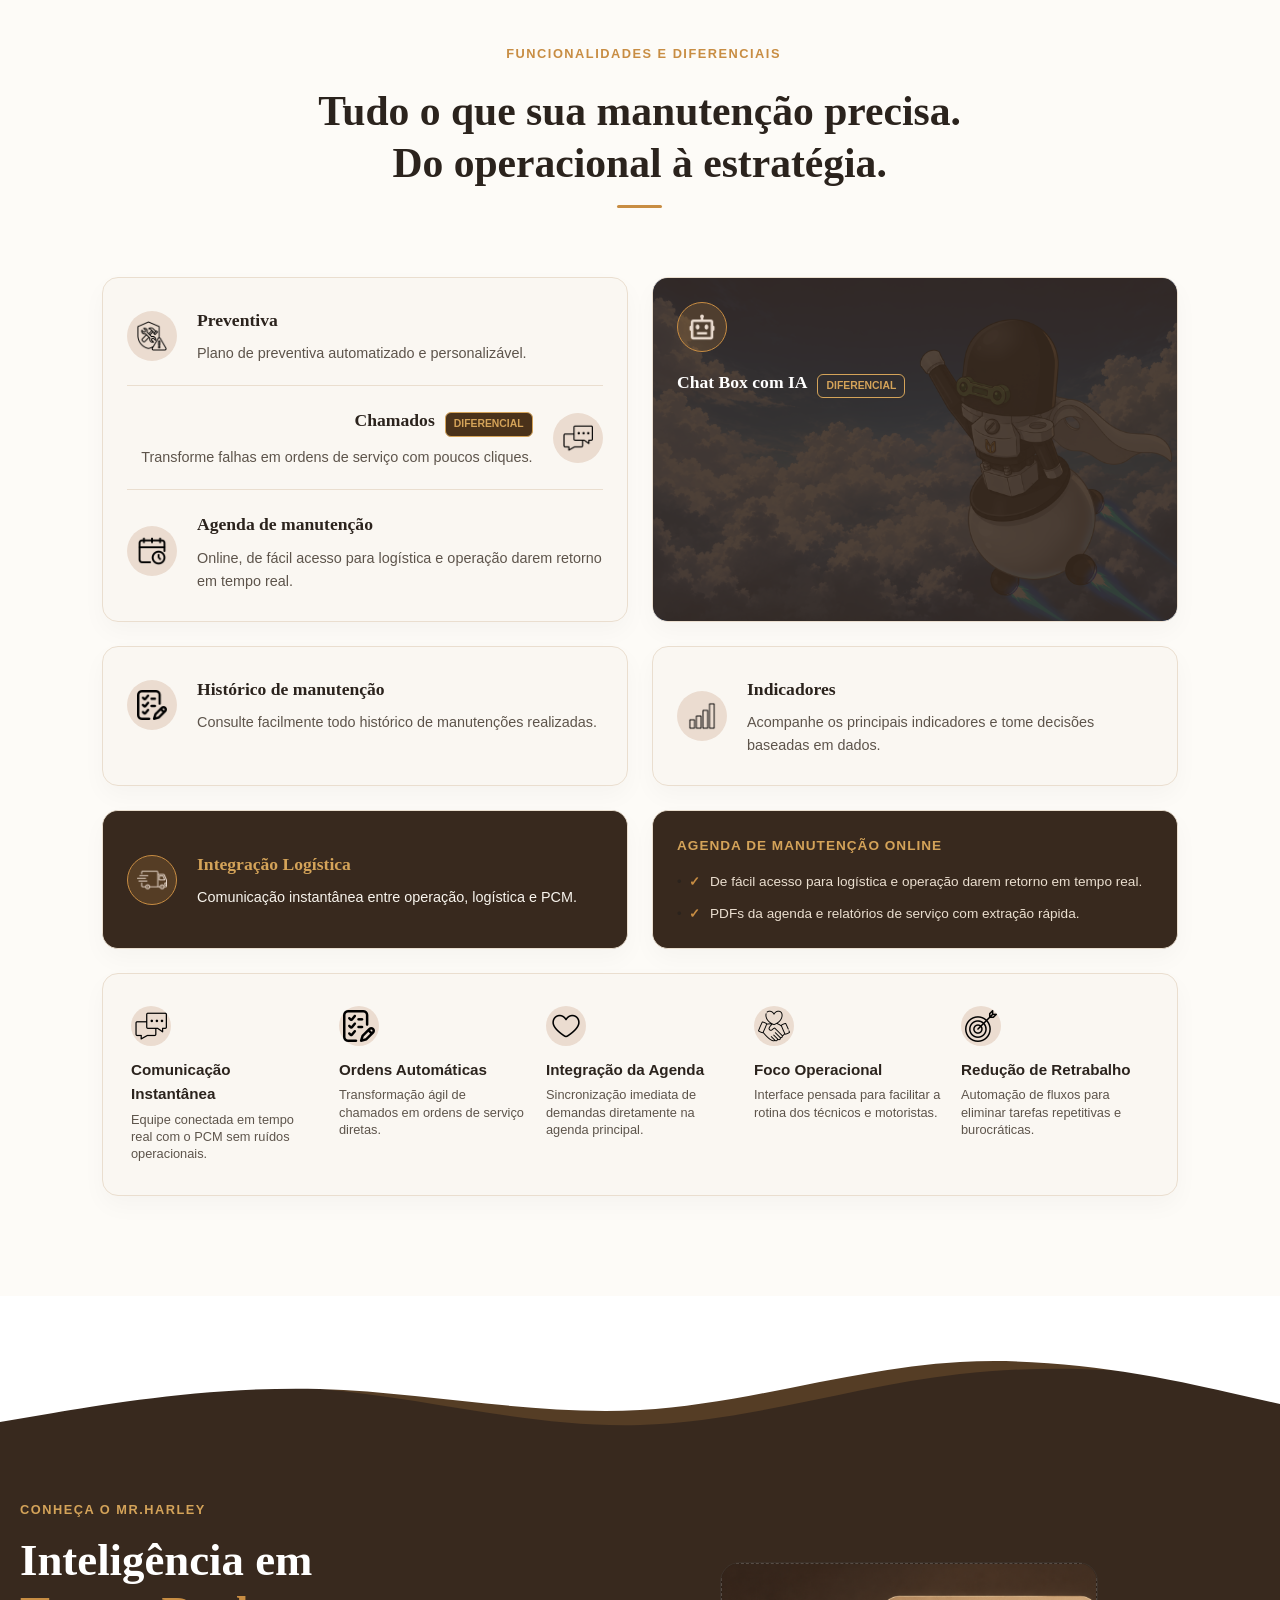
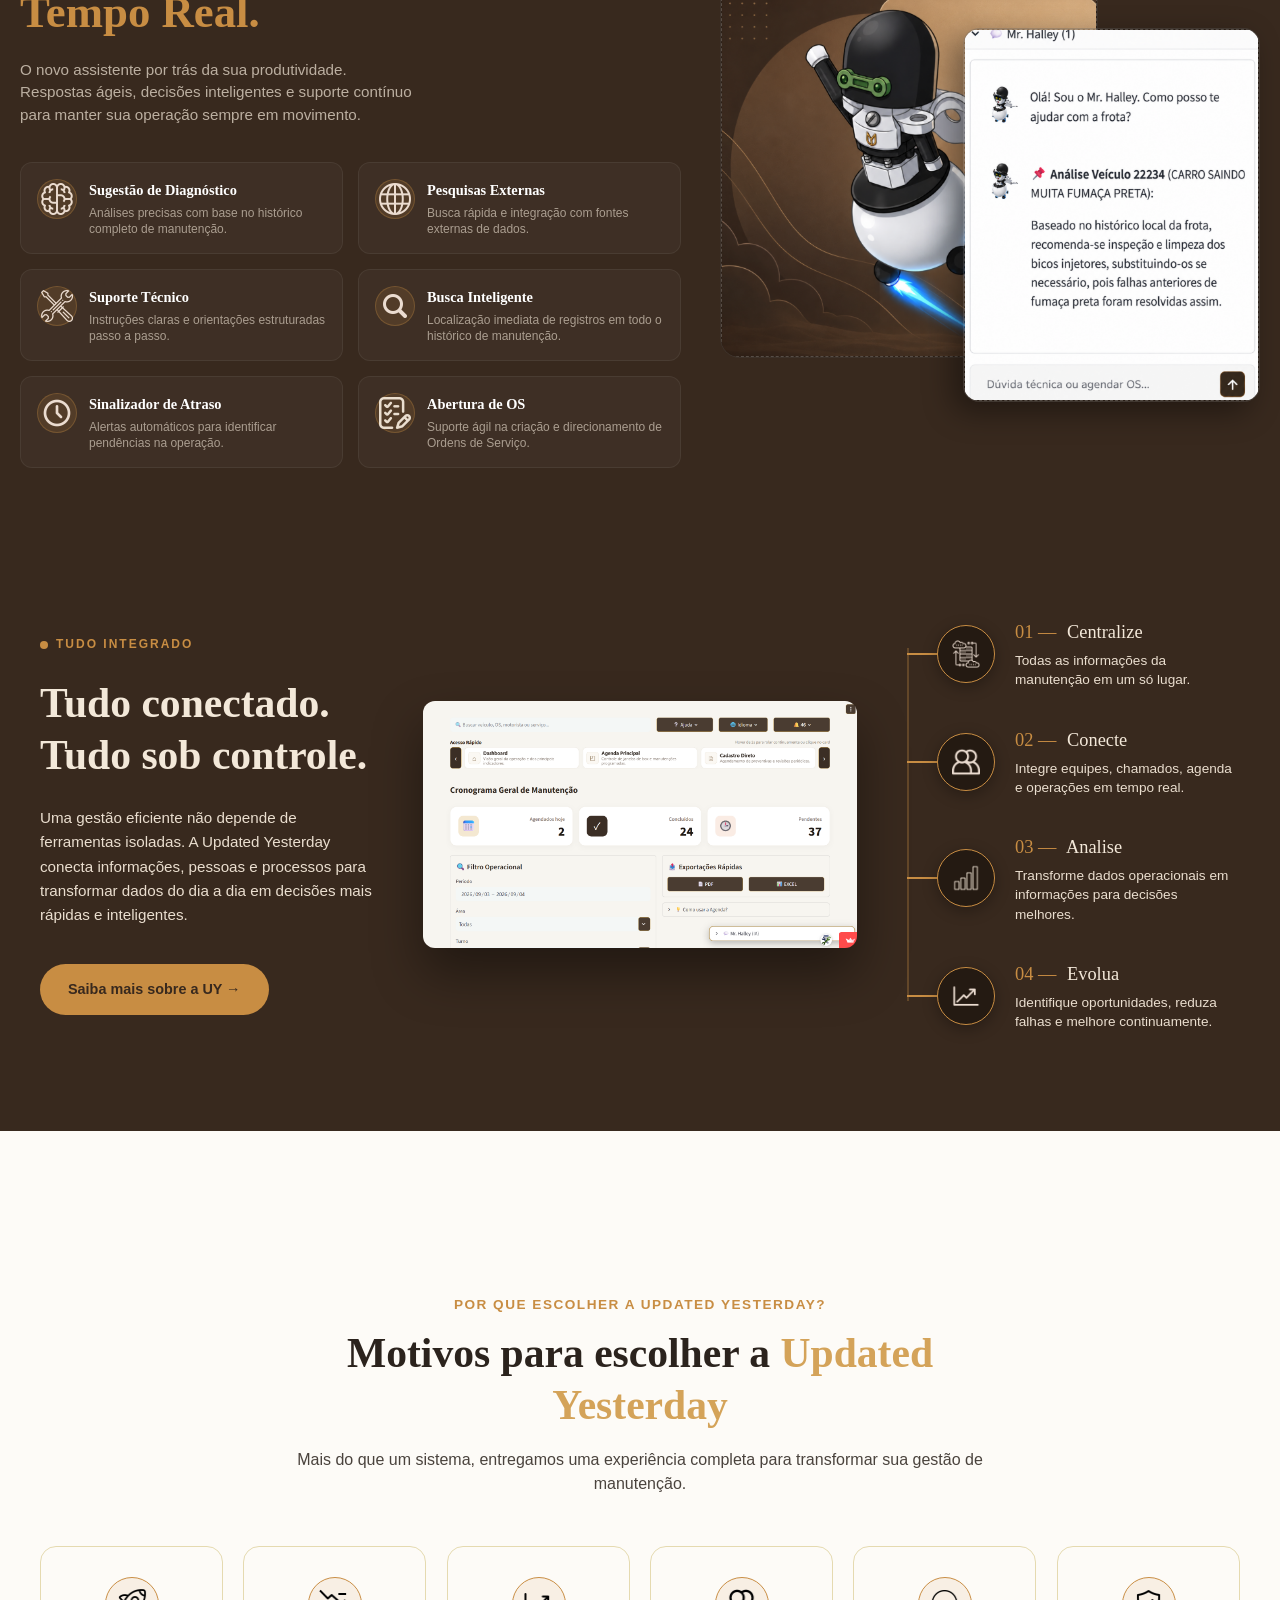
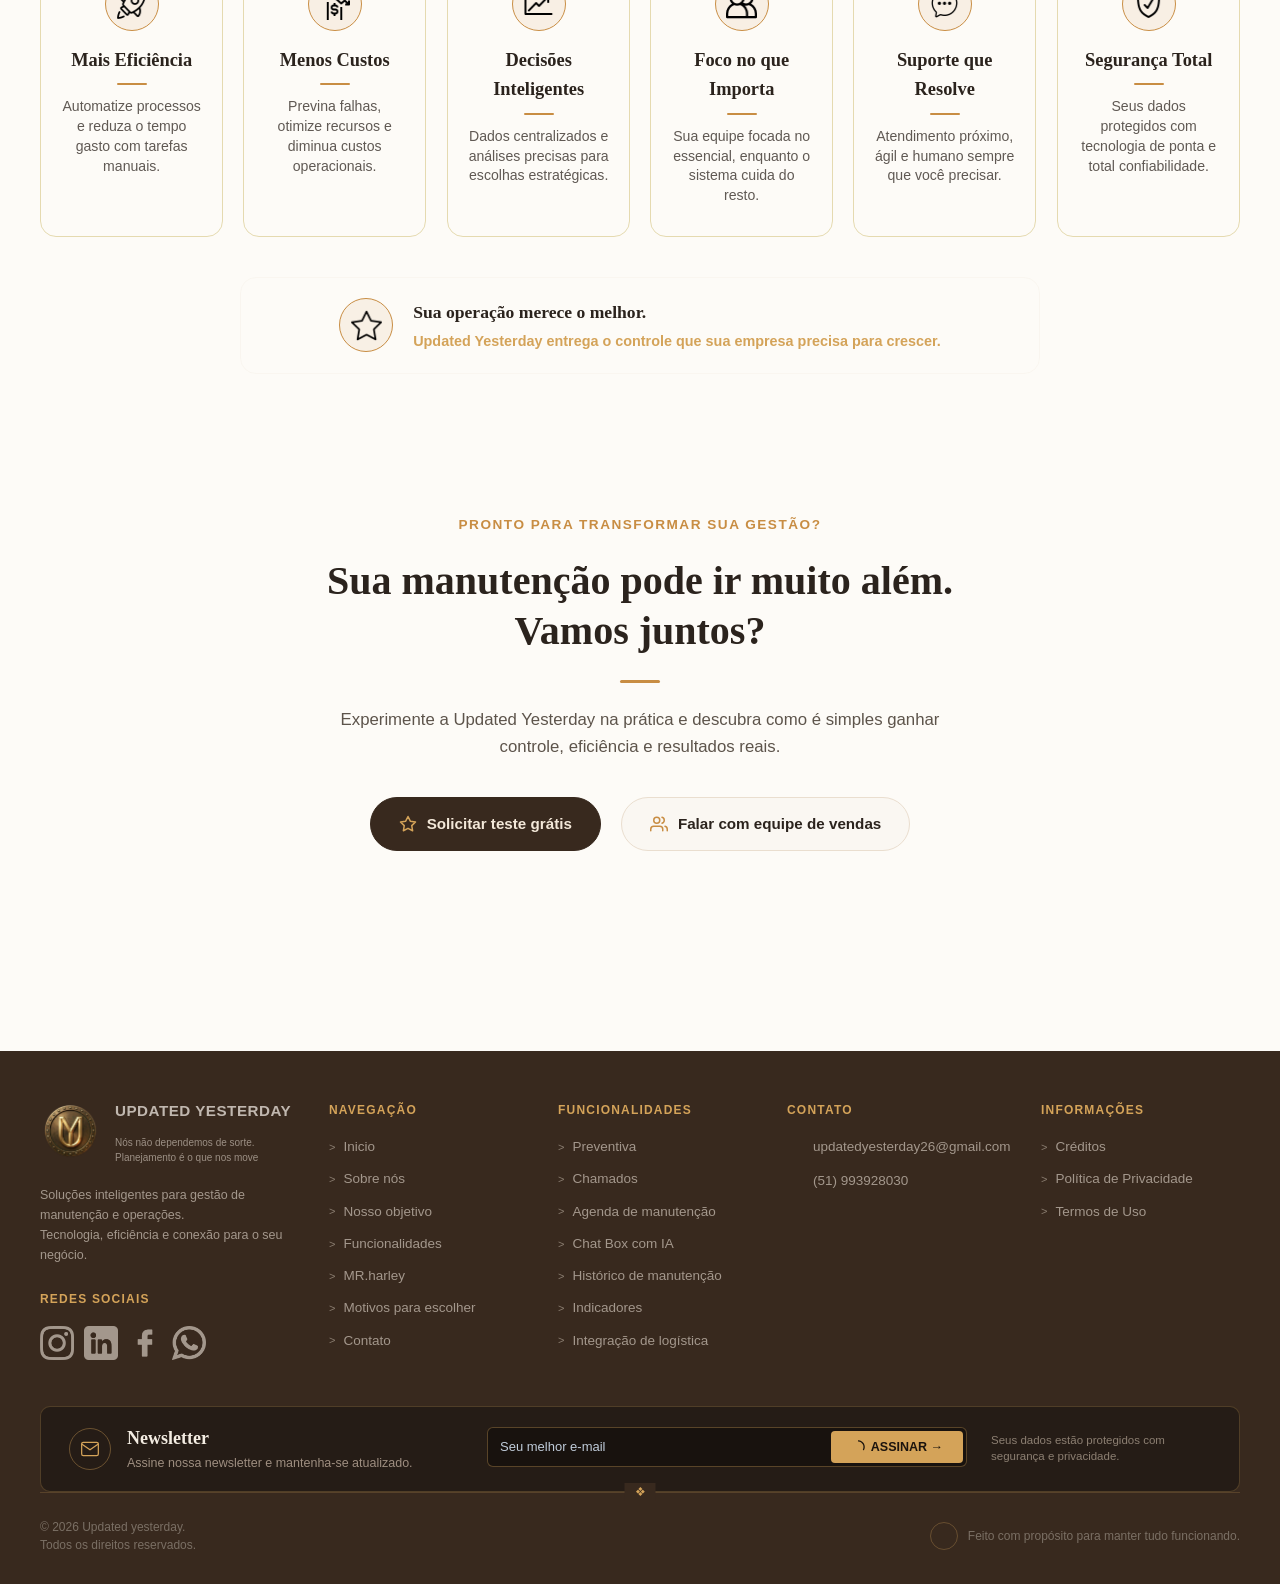
==== commit 9e4cb90c: "Update index.html" ====
--- a/index.html
+++ b/index.html
@@ -143,7 +143,7 @@
 
                 <div class="card-info">
                 <div class="card-cabecalho">
-                    <div class="card-icone"><img src="icones/icones-escuros/duaspessoass.png"></div>
+                    <div class="card-icone"><img src="Icones/icones-escuros/duaspessoass.png"></div>
                     <h3 class="card-titulo">Nossa Missão</h3>
                 </div>
                 <div class="card-linha"></div>
@@ -154,7 +154,7 @@
 
                 <div class="card-info">
                 <div class="card-cabecalho">
-                    <div class="card-icone"><img src="icones/icones-escuros/estrela.png"></div>
+                    <div class="card-icone"><img src="Icones/icones-escuros/estrela.png"></div>
                     <h3 class="card-titulo">Nossos Valores</h3>
                 </div>
                 <div class="card-linha"></div>
@@ -187,7 +187,7 @@
                 <div class="passos-transicao revelar-cascata">
                     <div class="passo-item">
                         <div class="circulo-icone">
-                            <img src="icones/icones-claros/lista_creme.png" alt="Planeje" class="icone-passo">
+                            <img src="Icones/icones-claros/lista_creme.png" alt="Planeje" class="icone-passo">
                         </div>
                         <h3>Planeje</h3>
                         <p>Organize suas tarefas e defina prioridades.</p>
@@ -657,7 +657,7 @@
             <!-- Centro: Espaço para a Imagem do Dashboard -->
             <div class="secao-integrado__centro">
             <!-- Substitua o atributo src pela sua imagem de mock/dashboard -->
-            <img src="Imagens/tela1uy.png" alt="Dashboard da plataforma" class="secao-integrado__imagem-dashboard">
+            <img src="Imagens/Tela1uy.png" alt="Dashboard da plataforma" class="secao-integrado__imagem-dashboard">
             </div>
 
             <!-- Lado Direito: Passos / Funcionalidades -->
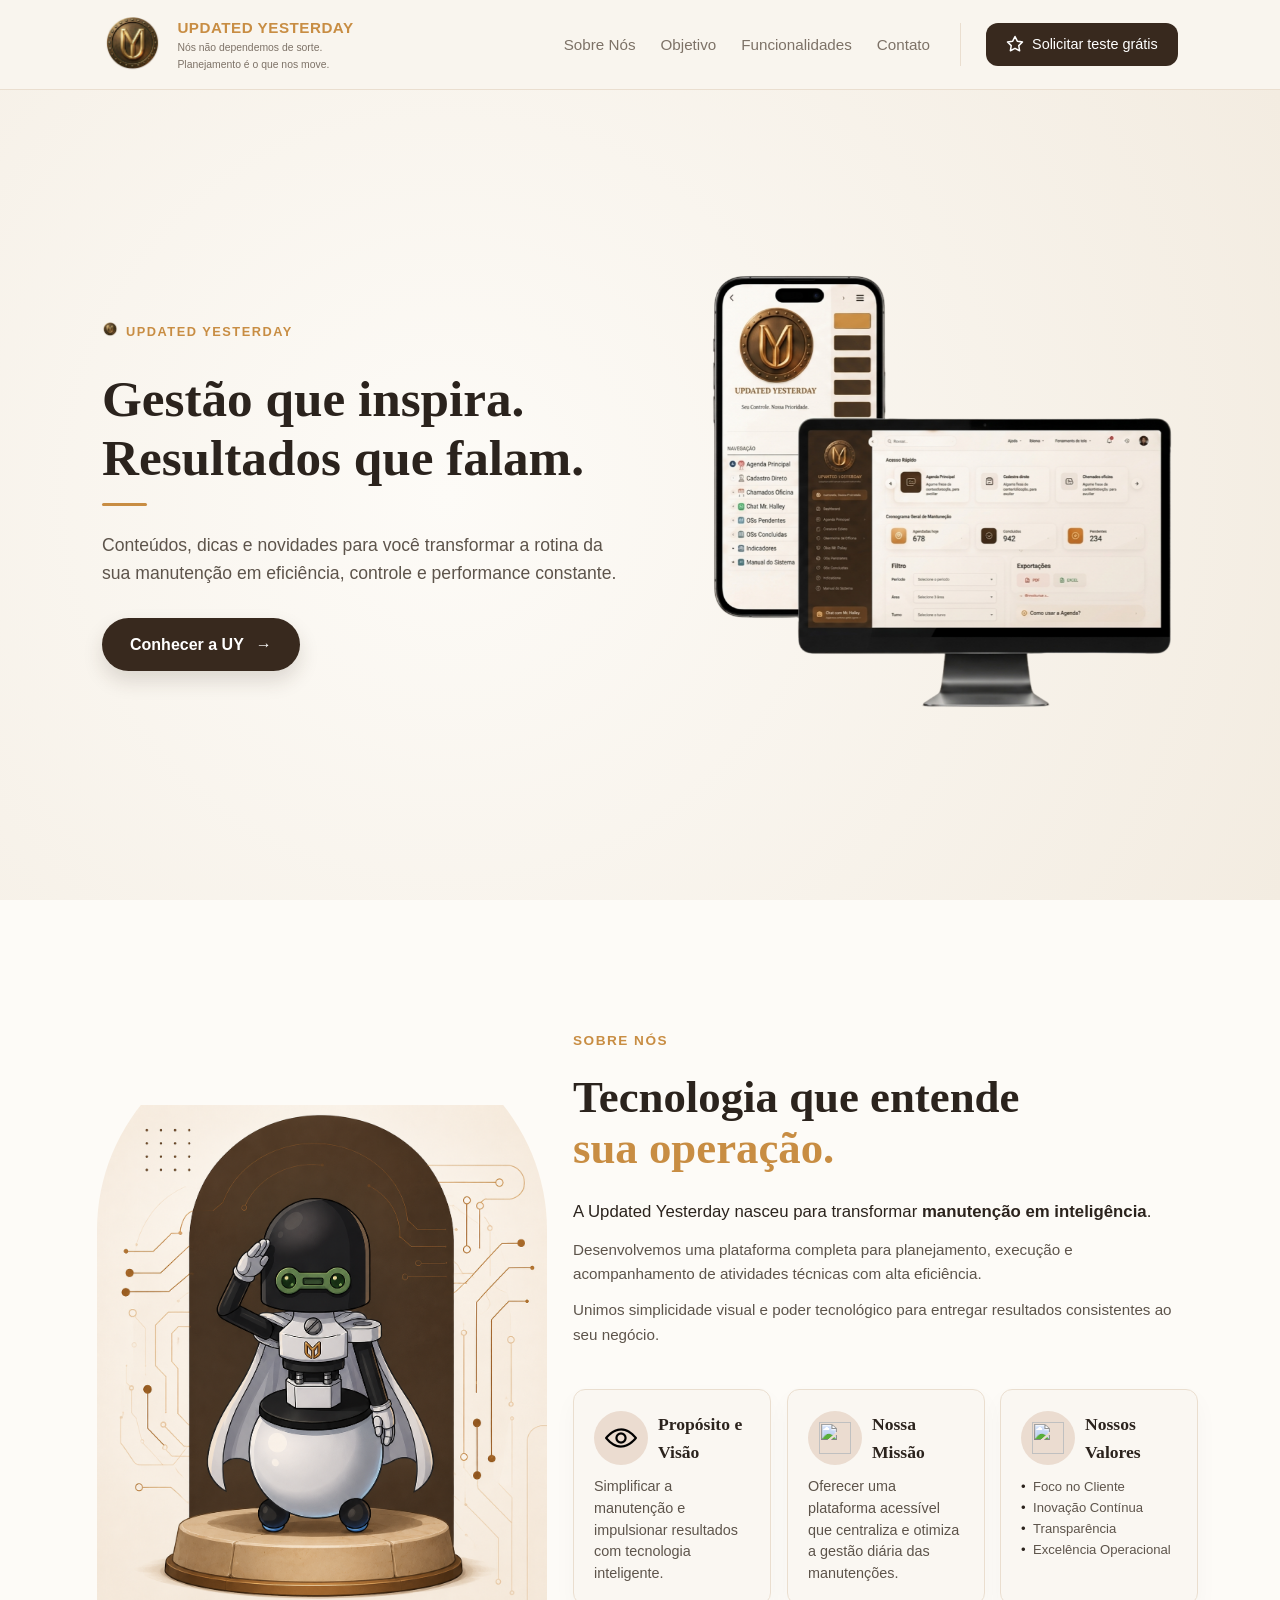
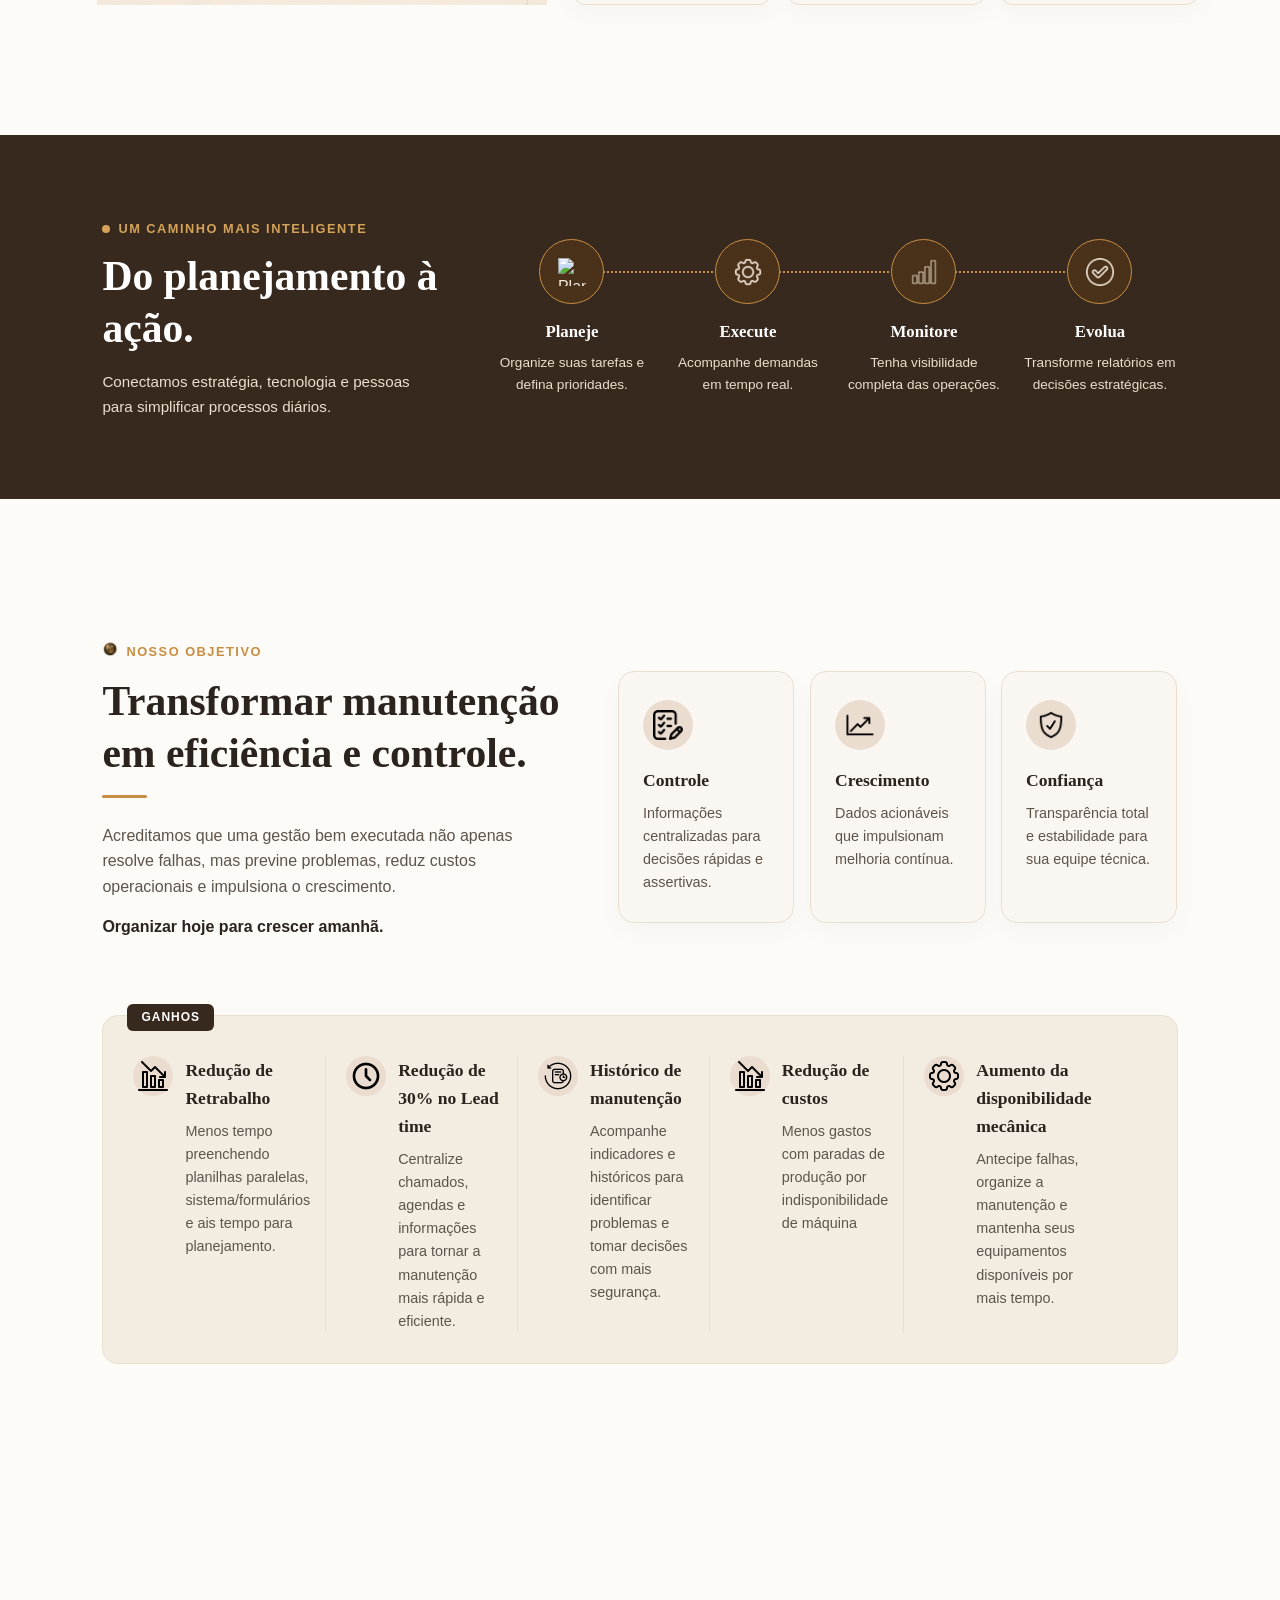
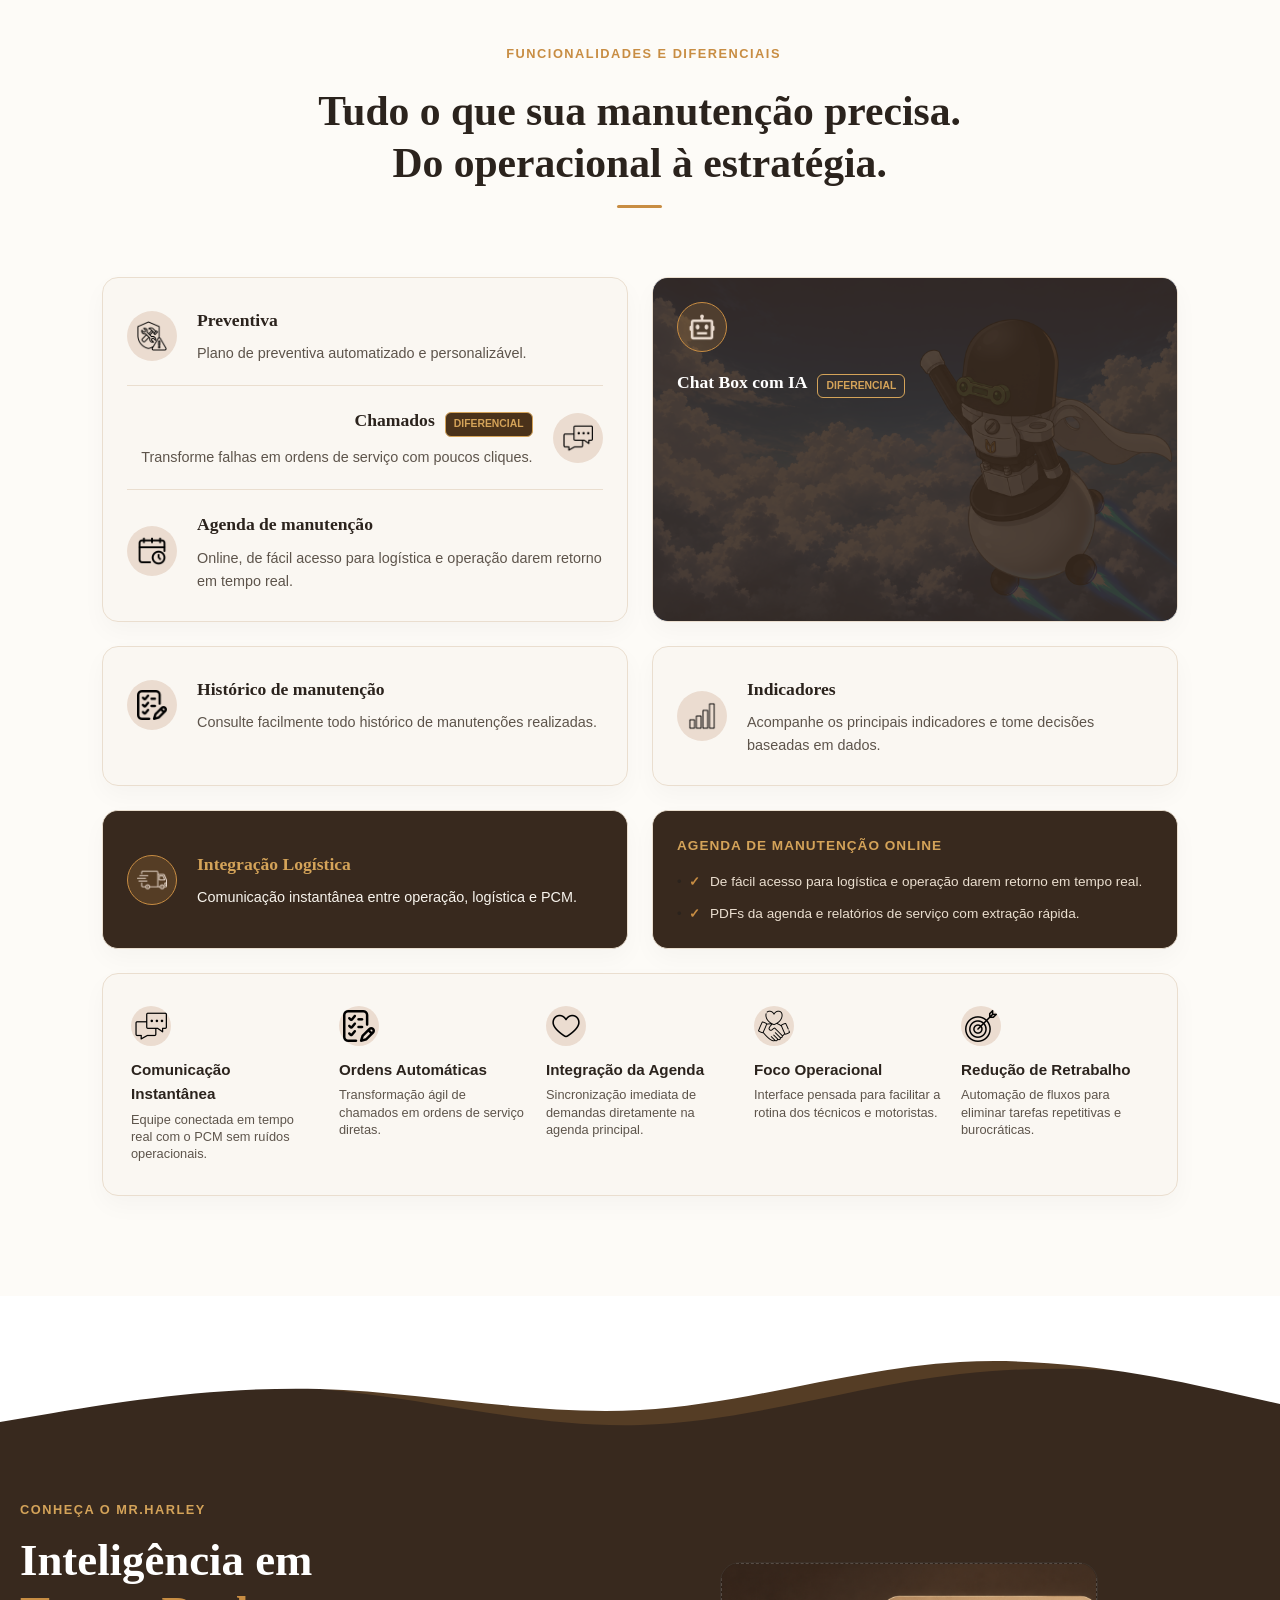
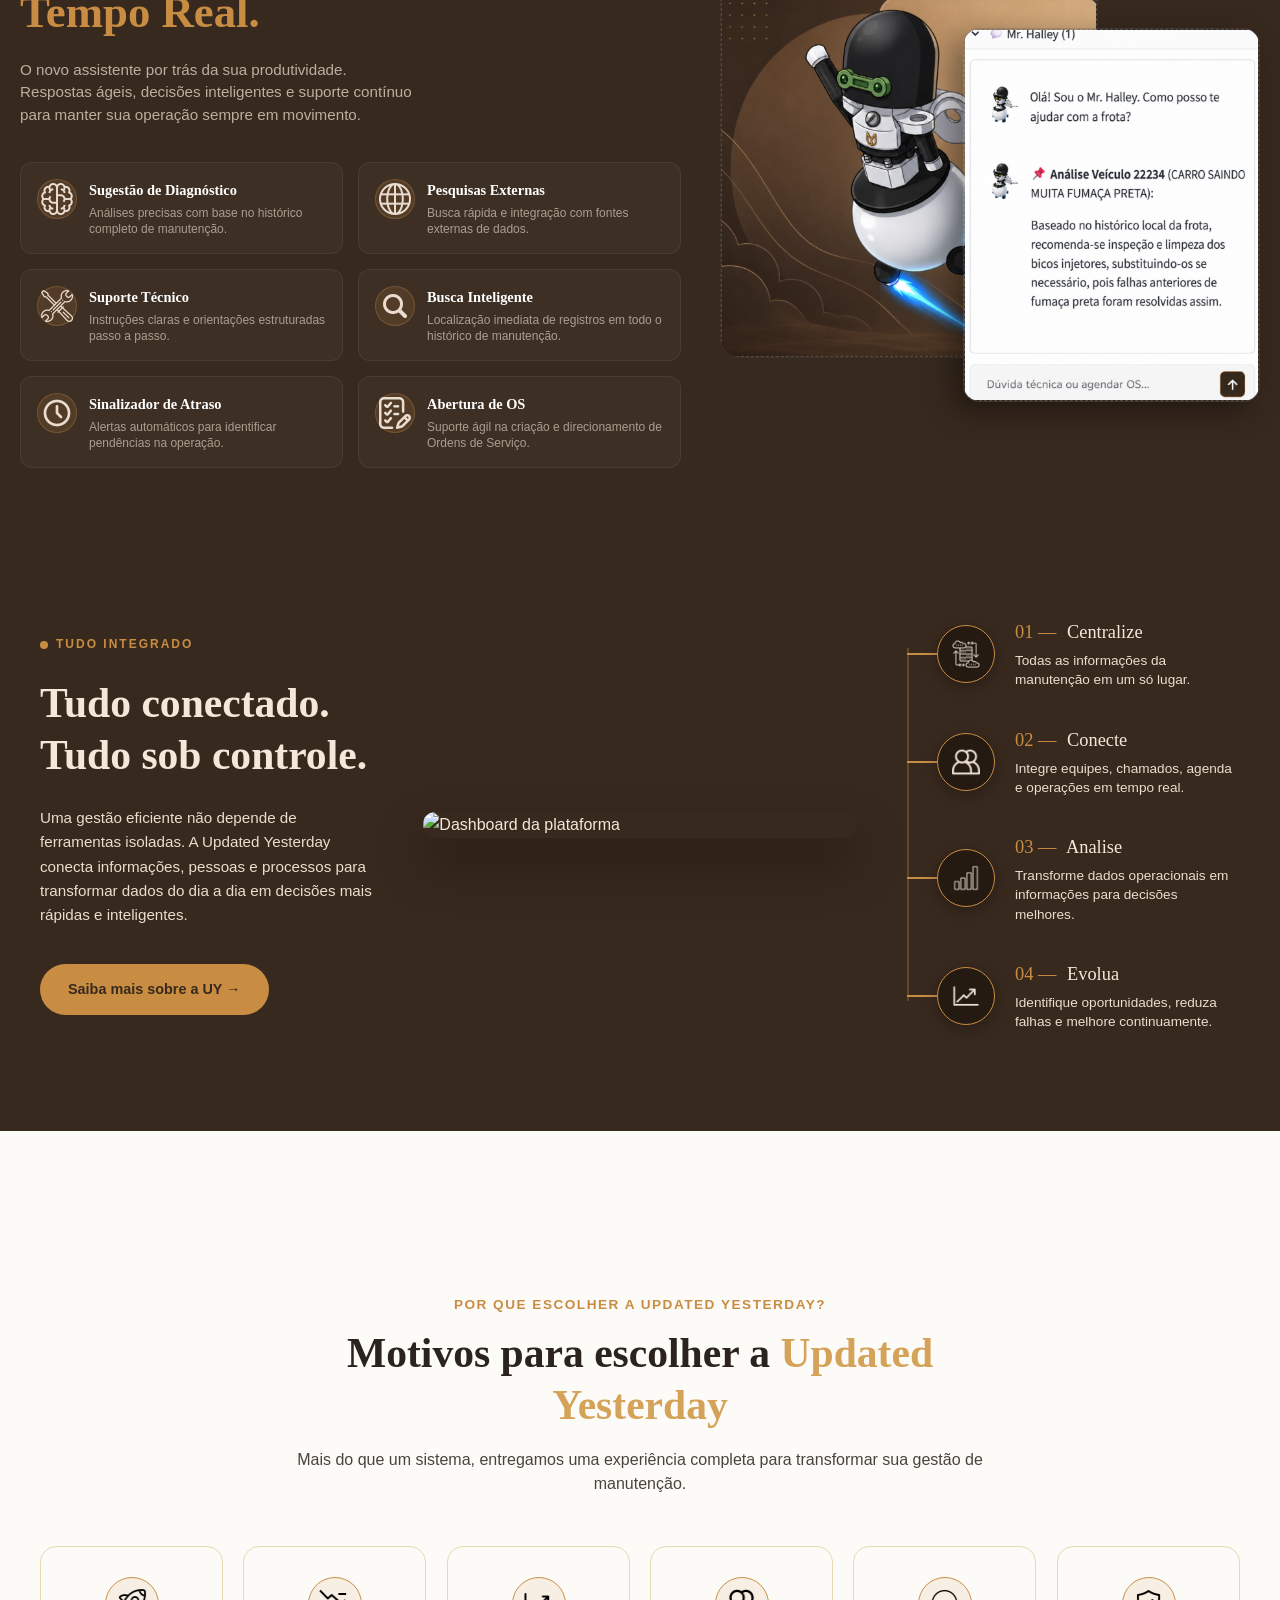
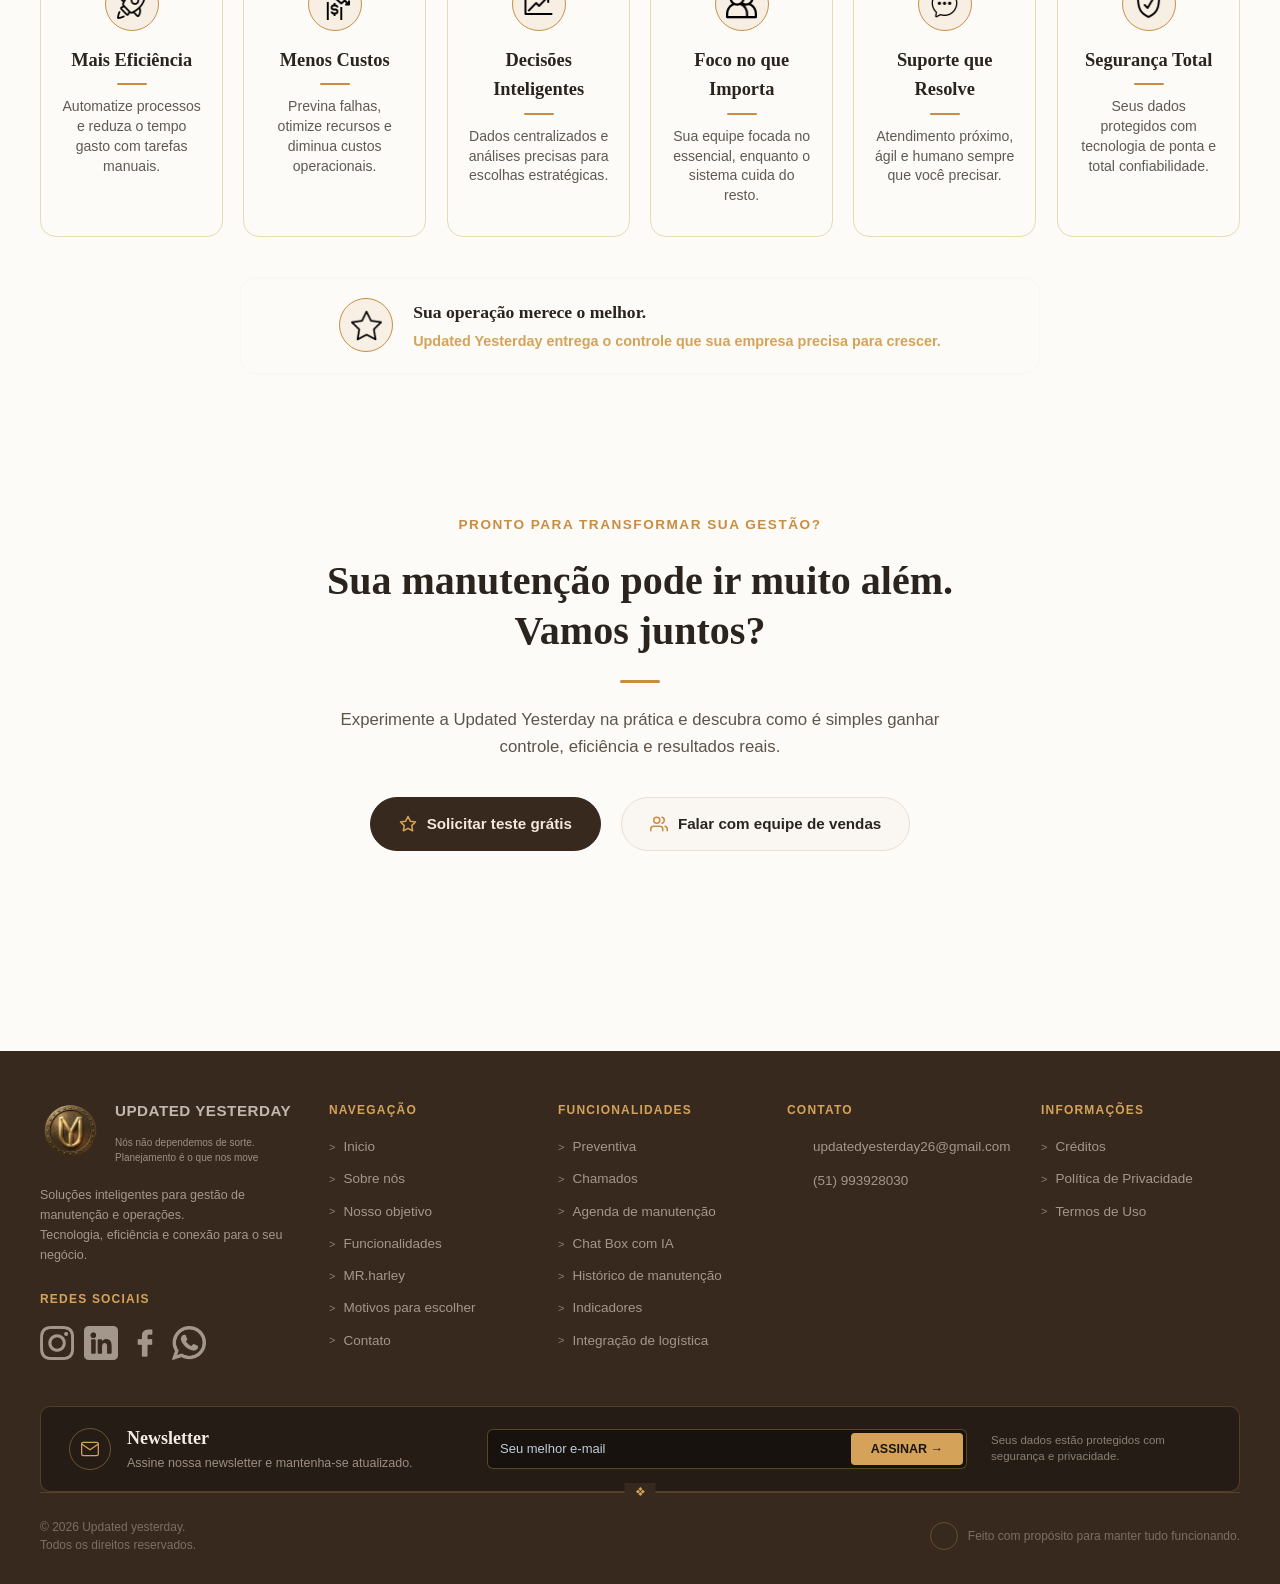
==== commit bca4f397: "Update image paths and button actions in index.html" ====
--- a/index.html
+++ b/index.html
@@ -40,9 +40,11 @@
         </nav>
 
         <div class="conteiner-botao">
-            <a href="https://updatedyesterday.streamlit.app/" class="botao-acao">
-                <img src="Icones/icones-escuros/brilhos.png" alt="" class="icone-botao">
-                Experimente Grátis
+            <a href="solicitar-orçamento.html" class="botao-acao">
+                  <svg xmlns="http://www.w3.org/2000/svg" width="18" height="18" viewBox="0 0 24 24" fill="none" stroke="currentColor" stroke-width="2" stroke-linecap="round" stroke-linejoin="round">
+                <polygon points="12 2 15.09 8.26 22 9.27 17 14.14 18.18 21.02 12 17.77 5.82 21.02 7 14.14 2 9.27 8.91 8.26 12 2"></polygon>
+                </svg>
+                Solicitar teste grátis
             </a>
         </div>
 
@@ -143,7 +145,7 @@
 
                 <div class="card-info">
                 <div class="card-cabecalho">
-                    <div class="card-icone"><img src="Icones/icones-escuros/duaspessoass.png"></div>
+                    <div class="card-icone"><img src="icones/icones-escuros/duaspessoass.png"></div>
                     <h3 class="card-titulo">Nossa Missão</h3>
                 </div>
                 <div class="card-linha"></div>
@@ -154,7 +156,7 @@
 
                 <div class="card-info">
                 <div class="card-cabecalho">
-                    <div class="card-icone"><img src="Icones/icones-escuros/estrela.png"></div>
+                    <div class="card-icone"><img src="icones/icones-escuros/estrela.png"></div>
                     <h3 class="card-titulo">Nossos Valores</h3>
                 </div>
                 <div class="card-linha"></div>
@@ -187,7 +189,7 @@
                 <div class="passos-transicao revelar-cascata">
                     <div class="passo-item">
                         <div class="circulo-icone">
-                            <img src="Icones/icones-claros/lista_creme.png" alt="Planeje" class="icone-passo">
+                            <img src="icones/icones-claros/lista_creme.png" alt="Planeje" class="icone-passo">
                         </div>
                         <h3>Planeje</h3>
                         <p>Organize suas tarefas e defina prioridades.</p>
@@ -657,7 +659,7 @@
             <!-- Centro: Espaço para a Imagem do Dashboard -->
             <div class="secao-integrado__centro">
             <!-- Substitua o atributo src pela sua imagem de mock/dashboard -->
-            <img src="Imagens/Tela1uy.png" alt="Dashboard da plataforma" class="secao-integrado__imagem-dashboard">
+            <img src="Imagens/tela1uy.png" alt="Dashboard da plataforma" class="secao-integrado__imagem-dashboard">
             </div>
 
             <!-- Lado Direito: Passos / Funcionalidades -->
@@ -815,7 +817,7 @@
             Experimente a Updated Yesterday na prática e descubra como é simples ganhar controle, eficiência e resultados reais.
             </p>
             <div class="solicitacao-acoes">
-            <a href="#" class="btn btn-principal">
+            <a href="solicitar-orçamento.html" class="btn btn-principal">
                 <svg xmlns="http://www.w3.org/2000/svg" width="18" height="18" viewBox="0 0 24 24" fill="none" stroke="currentColor" stroke-width="2" stroke-linecap="round" stroke-linejoin="round">
                 <polygon points="12 2 15.09 8.26 22 9.27 17 14.14 18.18 21.02 12 17.77 5.82 21.02 7 14.14 2 9.27 8.91 8.26 12 2"></polygon>
                 </svg>
@@ -931,25 +933,23 @@
             </div>
 
 <!-- SEÇÃO NEWSLETTER -->
-<link rel="stylesheet" href="https://sibforms.com/forms/end-form/build/sib-styles.css">
-
 <div class="sib-form" style="text-align: left; width: 100%;">
   <div id="sib-form-container" class="sib-form-container" style="background: transparent; padding: 0;">
     
-    <!-- Mensagem de erro customizada (dourada e semi-transparente) -->
-    <div id="error-message" class="sib-form-message-panel" style="font-family: inherit; font-size: 14px; text-align: left; color: #d4a359; background-color: rgba(0, 0, 0, 0.4); border: 1px solid rgba(212, 163, 89, 0.5); border-radius: 8px; max-width: 100%; margin-bottom: 12px; padding: 12px 16px;">
+    <!-- Mensagem de erro customizada (oculta por padrão) -->
+    <div id="error-message" class="sib-form-message-panel" style="display: none; font-family: inherit; font-size: 14px; text-align: left; color: #d4a359; background-color: rgba(0, 0, 0, 0.4); border: 1px solid rgba(212, 163, 89, 0.5); border-radius: 8px; max-width: 100%; margin-bottom: 12px; padding: 12px 16px;">
       <div class="sib-form-message-panel__text sib-form-message-panel__text--center" style="display: flex; align-items: center; gap: 8px; color: #d4a359;">
         <svg viewBox="0 0 512 512" class="sib-icon sib-notification__icon" style="fill: #d4a359; width: 18px; height: 18px; flex-shrink: 0;">
           <path d="M256 40c118.621 0 216 96.075 216 216 0 119.291-96.61 216-216 216-119.244 0-216-96.562-216-216 0-119.203 96.602-216 216-216m0-32C119.043 8 8 119.083 8 256c0 136.997 111.043 248 248 248s248-111.003 248-248C504 119.083 392.957 8 256 8zm-11.49 120h22.979c6.823 0 12.274 5.682 11.99 12.5l-7 168c-.268 6.428-5.556 11.5-11.99 11.5h-8.979c-6.433 0-11.722-5.073-11.99-11.5l-7-168c-.283-6.818 5.167-12.5 11.99-12.5zM256 340c-15.464 0-28 12.536-28 28s12.536 28 28 28 28-12.536 28-28-12.536-28-28-28z" />
         </svg>
         <span class="sib-form-message-panel__inner-text" style="color: #d4a359;">
-          Sua assinatura não pôde ser validada.
+          Sua assinatura não pôde ser enviada. Tente novamente.
         </span>
       </div>
     </div>
     
-    <!-- Mensagem de sucesso -->
-    <div id="success-message" class="sib-form-message-panel" style="font-family: inherit; font-size: 14px; text-align: left; color: #13ce66; background-color: rgba(0, 0, 0, 0.4); border: 1px solid #13ce66; border-radius: 8px; max-width: 100%; margin-bottom: 12px; padding: 12px 16px;">
+    <!-- Mensagem de sucesso (oculta por padrão) -->
+    <div id="success-message" class="sib-form-message-panel" style="display: none; font-family: inherit; font-size: 14px; text-align: left; color: #13ce66; background-color: rgba(0, 0, 0, 0.4); border: 1px solid #13ce66; border-radius: 8px; max-width: 100%; margin-bottom: 12px; padding: 12px 16px;">
       <div class="sib-form-message-panel__text sib-form-message-panel__text--center" style="display: flex; align-items: center; gap: 8px;">
         <svg viewBox="0 0 512 512" class="sib-icon sib-notification__icon" style="fill: #13ce66; width: 18px; height: 18px; flex-shrink: 0;">
           <path d="M256 8C119.033 8 8 119.033 8 256s111.033 248 248 248 248-111.033 248-248S392.967 8 256 8zm0 464c-118.664 0-216-96.055-216-216 0-118.663 96.055-216 216-216 118.664 0 216 96.055 216 216 0 118.663-96.055 216-216 216zm141.63-274.961L217.15 376.071c-4.705 4.667-12.303 4.637-16.97-.068l-85.878-86.572c-4.667-4.705-4.637-12.303.068-16.97l8.52-8.451c4.705-4.667 12.303-4.637 16.97.068l68.976 69.533 163.441-162.13c4.705-4.667 12.303-4.637 16.97.068l8.451 8.52c4.668 4.705 4.637 12.303-.068 16.97z" />
@@ -960,9 +960,9 @@
       </div>
     </div>
 
-    <!-- Card Principal (Estilo Banner Horizontal) -->
+    <!-- Card Principal -->
     <div id="sib-container" class="sib-container--large sib-container--vertical" style="width: 100%; max-width: 100%; text-align: left; background-color: rgba(25, 20, 17, 0.6); border: 1px solid rgba(212, 163, 89, 0.25); border-radius: 10px; padding: 18px 28px; box-sizing: border-box; direction: ltr;">
-      <form id="sib-form" method="POST" action="https://313bf1c6.sibforms.com/serve/[base64]" data-type="subscription" style="display: flex; align-items: center; justify-content: space-between; gap: 24px; flex-wrap: wrap;">
+      <form id="sib-form" method="POST" action="https://formspree.io/f/xgaoywdn" style="display: flex; align-items: center; justify-content: space-between; gap: 24px; flex-wrap: wrap;">
 
         <!-- Ícone + Textos (Esquerda) -->
         <div style="display: flex; align-items: center; gap: 16px; flex: 1 1 300px; min-width: 260px;">
@@ -987,26 +987,13 @@
         <!-- Input + Botão (Centro) -->
         <div class="sib-input sib-form-block" style="padding: 0; flex: 2 1 380px; max-width: 480px; min-width: 280px;">
           <div class="form__entry entry_block" style="margin: 0; padding: 0;">
-            <div class="form__label-row" style="margin: 0;">
-              <label class="entry__label" style="display: none;" for="EMAIL" data-required="*">
-                Insira seu e-mail para fazer sua assinatura
-              </label>
-
-              <!-- Container unificado de Input e Botão -->
-              <div class="entry__field" style="display: flex; align-items: center; background-color: rgba(0, 0, 0, 0.35); border: 1px solid rgba(212, 163, 89, 0.35); border-radius: 6px; padding: 3px 3px 3px 12px; width: 100%; box-sizing: border-box;">
-                <input class="input" type="email" id="EMAIL" name="EMAIL" autocomplete="off" placeholder="Seu melhor e-mail" data-required="true" required style="background: transparent; border: none; padding: 8px 0; color: #f3ece2; outline: none; width: 100%; font-size: 13px; font-family: sans-serif;" />
-                
-                <button class="sib-form-block__button sib-form-block__button-with-loader" style="font-family: sans-serif; font-size: 12.5px; font-weight: 600; text-align: center; color: #1c140e; background-color: #d4a359; border: none; border-radius: 4px; padding: 9px 20px; cursor: pointer; white-space: nowrap; transition: background-color 0.2s; display: flex; align-items: center; gap: 6px; flex-shrink: 0; margin-left: 8px;" form="sib-form" type="submit">
-                  <svg class="icon clickable__icon progress-indicator__icon sib-hide-loader-icon" viewBox="0 0 512 512" style="width: 14px; height: 14px; fill: currentColor;">
-                    <path d="M460.116 373.846l-20.823-12.022c-5.541-3.199-7.54-10.159-4.663-15.874 30.137-59.886 28.343-131.652-5.386-189.946-33.641-58.394-94.896-95.833-161.827-99.676C261.028 55.961 256 50.751 256 44.352V20.309c0-6.904 5.808-12.337 12.703-11.982 83.556 4.306 160.163 50.864 202.11 123.677 42.063 72.696 44.079 162.316 6.031 236.832-3.14 6.148-10.75 8.461-16.728 5.01z" />
-                  </svg>
-                  ASSINAR &rarr;
-                </button>
-              </div>
-            </div>
-
-            <label class="entry__error entry__error--primary" style="font-family: sans-serif; font-size: 12px; text-align: left; color: #ff6b6b; background: transparent; border: none; margin-top: 4px; display: block;">
-            </label>
+            <div class="entry__field" style="display: flex; align-items: center; background-color: rgba(0, 0, 0, 0.35); border: 1px solid rgba(212, 163, 89, 0.35); border-radius: 6px; padding: 3px 3px 3px 12px; width: 100%; box-sizing: border-box;">
+              <input class="input" type="email" id="EMAIL" name="email" autocomplete="off" placeholder="Seu melhor e-mail" required style="background: transparent; border: none; padding: 8px 0; color: #f3ece2; outline: none; width: 100%; font-size: 13px; font-family: sans-serif;" />
+              
+              <button style="font-family: sans-serif; font-size: 12.5px; font-weight: 600; text-align: center; color: #1c140e; background-color: #d4a359; border: none; border-radius: 4px; padding: 9px 20px; cursor: pointer; white-space: nowrap; transition: background-color 0.2s; display: flex; align-items: center; gap: 6px; flex-shrink: 0; margin-left: 8px;" type="submit">
+                ASSINAR &rarr;
+              </button>
+            </div>
           </div>
         </div>
 
@@ -1017,57 +1004,63 @@
           </label>
         </div>
 
-        <input type="text" name="email_address_check" value="" class="input--hidden" style="display:none !important;">
-        <input type="hidden" name="locale" value="pt">
       </form>
     </div>
   </div>
 </div>
 
-            <!-- DIVISOR COM DETALHE FLOREADO DA IMAGEM -->
-            <div class="footer-divider">
-                <span class="divider-ornament">❖</span>
-            </div>
-
-            <!-- RODAPÉ INFERIOR (COPYRIGHT E CRÉDITOS) -->
-            <div class="footer-bottom">
-                <p class="copyright">
-                © 2026 Updated yesterday.<br>
-                Todos os direitos reservados.
-                </p>
-                <div class="footer-tagline">
-                <span class="heart-icon"><i class="fa-regular fa-heart"></i></span>
-                <p>Feito com propósito para manter tudo funcionando.</p>
-                </div>
-            </div>
-
-            </div>
-        </footer>
+<!-- DIVISOR COM DETALHE FLOREADO DA IMAGEM -->
+<div class="footer-divider">
+    <span class="divider-ornament">❖</span>
+</div>
+
+<!-- RODAPÉ INFERIOR (COPYRIGHT E CRÉDITOS) -->
+<div class="footer-bottom">
+    <p class="copyright">
+    © 2026 Updated yesterday.<br>
+    Todos os direitos reservados.
+    </p>
+    <div class="footer-tagline">
+    <span class="heart-icon"><i class="fa-regular fa-heart"></i></span>
+    <p>Feito com propósito para manter tudo funcionando.</p>
+    </div>
+</div>
 
 <script>
-  window.REQUIRED_CODE_ERROR_MESSAGE = 'Escolha um código de país';
-  window.LOCALE = 'pt';
-  window.EMAIL_INVALID_MESSAGE = window.SMS_INVALID_MESSAGE = "A informação fornecida não é válida. Verifique o formato do campo e tente novamente.";
-  window.REQUIRED_ERROR_MESSAGE = "Este campo não pode ser deixado em branco.";
-  window.GENERIC_INVALID_MESSAGE = "A informação fornecida não é válida. Verifique o formato do campo e tente novamente.";
-  window.INVALID_NUMBER = "A informação fornecida não é válida. Verifique o formato do campo e tente novamente.";
-  window.INVALID_DATE = "Insira uma data válida";
-  window.REQUIRED_MULTISELECT_MESSAGE = 'Selecione pelo menos 1 opção';
-
-  window.translation = {
-    common: {
-      selectedList: '{quantity} lista selecionada',
-      selectedLists: '{quantity} listas selecionadas',
-      selectedOption: '{quantity} selecionado',
-      selectedOptions: '{quantity} selecionados',
-    }
-  };
-
-  var AUTOHIDE = Boolean(0);
+  (function () {
+    var form = document.getElementById('sib-form');
+    var successMsg = document.getElementById('success-message');
+    var errorMsg = document.getElementById('error-message');
+
+    if (!form) return;
+
+    form.addEventListener('submit', function (e) {
+      e.preventDefault();
+
+      if (successMsg) successMsg.style.display = 'none';
+      if (errorMsg) errorMsg.style.display = 'none';
+
+      var dados = new FormData(form);
+
+      fetch(form.action, {
+        method: 'POST',
+        body: dados,
+        headers: {
+          'Accept': 'application/json'
+        }
+      }).then(function (resposta) {
+        if (resposta.ok) {
+          if (successMsg) successMsg.style.display = 'block';
+          form.reset();
+        } else {
+          if (errorMsg) errorMsg.style.display = 'block';
+        }
+      }).catch(function (erro) {
+        if (errorMsg) errorMsg.style.display = 'block';
+      });
+    });
+  })();
 </script>
-
-<script defer src="https://sibforms.com/forms/end-form/build/main.js"></script>
-<!-- End Brevo Form -->  
 
 <script src="menu.js"></script>
 <script src="tema.js"></script>
